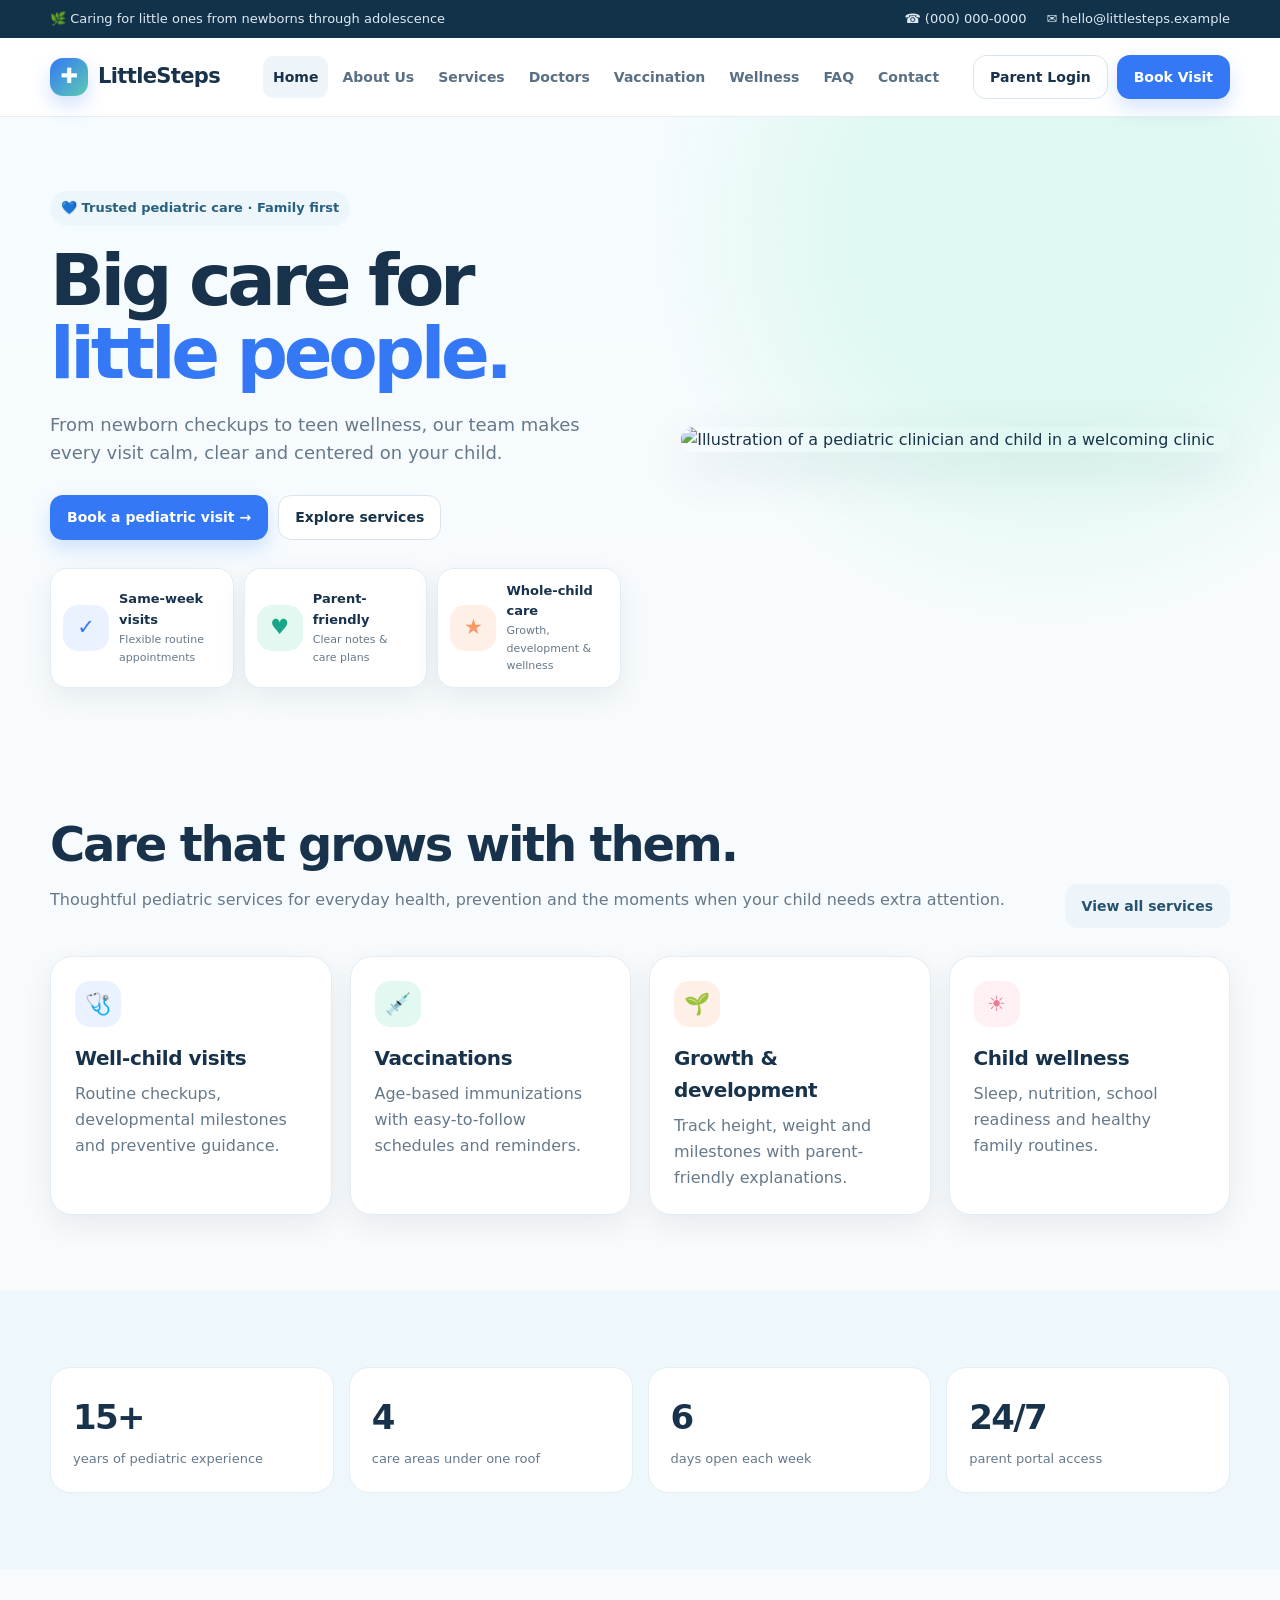
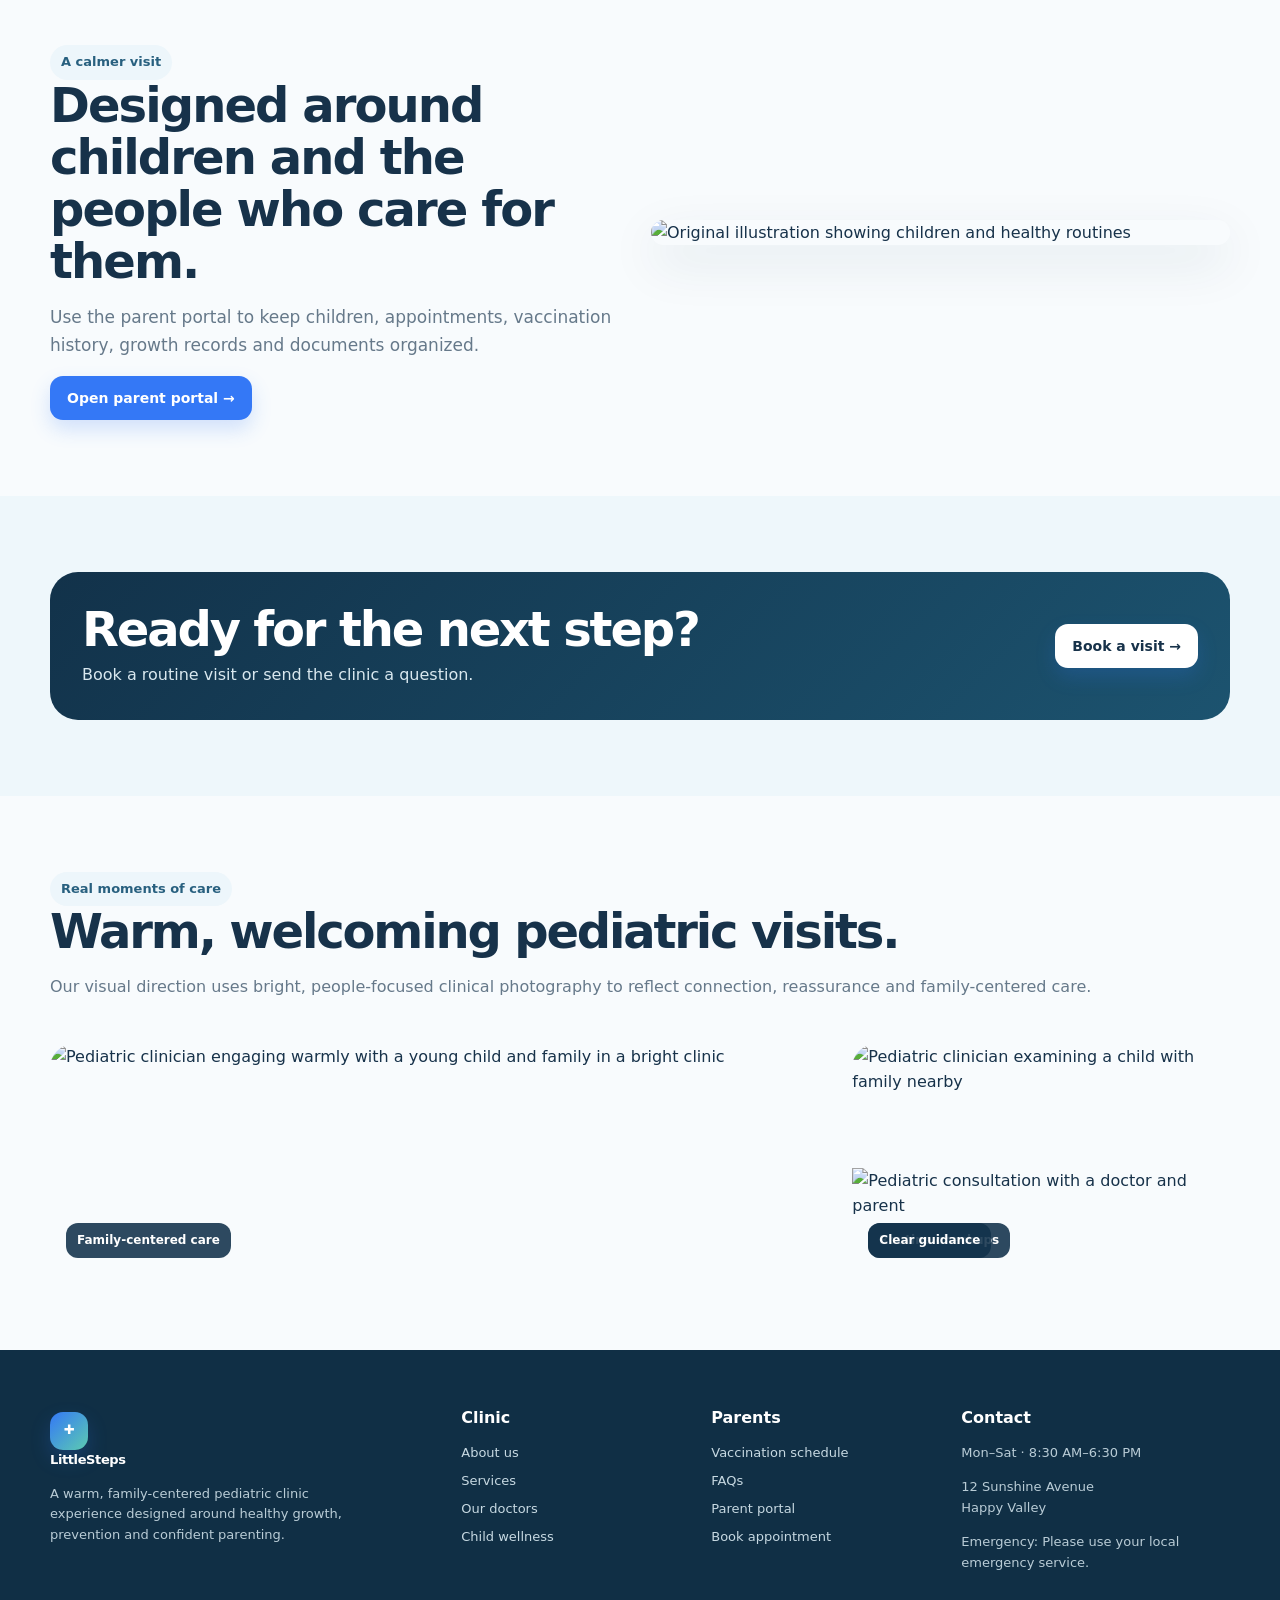
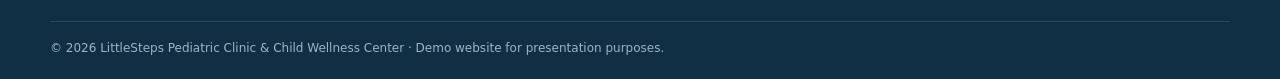
==== index.html @ 4d12fda5 "firstcommit" ====
<!doctype html><html lang="en"><head><meta charset="utf-8"><meta name="viewport" content="width=device-width,initial-scale=1"><title>Home | LittleSteps Pediatric Clinic</title><meta name="description" content="LittleSteps pediatric clinic website with child wellness, vaccination, appointments and parent portal."><link rel="stylesheet" href="assets/styles.css"></head><body><div class="topbar"><div class="container"><span>🌿 Caring for little ones from newborns through adolescence</span><div class="toplinks"><span>☎ (000) 000-0000</span><span>✉ hello@littlesteps.example</span></div></div></div>
<header class="site-header"><div class="container nav"><a class="logo" href="index.html"><span class="logo-mark">✚</span><span>LittleSteps</span></a><nav class="navlinks"><a class="active" href="index.html">Home</a><a class="" href="about.html">About Us</a><a class="" href="services.html">Services</a><a class="" href="doctors.html">Doctors</a><a class="" href="vaccination.html">Vaccination</a><a class="" href="wellness.html">Wellness</a><a class="" href="faq.html">FAQ</a><a class="" href="contact.html">Contact</a></nav><div class="nav-actions"><a class="btn btn-outline" href="login.html">Parent Login</a><a class="btn btn-primary" href="contact.html#booking">Book Visit</a><button class="hamb" data-menu aria-label="Open menu">☰</button></div></div><div class="mobile-nav" id="mobileNav"><div class="container"><a class="active" href="index.html">Home</a><a class="" href="about.html">About Us</a><a class="" href="services.html">Services</a><a class="" href="doctors.html">Doctors</a><a class="" href="vaccination.html">Vaccination</a><a class="" href="wellness.html">Wellness</a><a class="" href="faq.html">FAQ</a><a class="" href="contact.html">Contact</a><a href="login.html">Parent Login</a><a href="contact.html#booking">Book a Visit</a></div></div></header><main class="page"><section class="hero"><div class="container hero-grid"><div><span class="eyebrow">💙 Trusted pediatric care · Family first</span><h1>Big care for <span>little people.</span></h1><p>From newborn checkups to teen wellness, our team makes every visit calm, clear and centered on your child.</p><div class="hero-actions"><a class="btn btn-primary" href="contact.html#booking">Book a pediatric visit →</a><a class="btn btn-outline" href="services.html">Explore services</a></div><div class="feature-strip"><div class="feature"><div class="service-icon icon-blue">✓</div><div><b>Same-week visits</b><span>Flexible routine appointments</span></div></div><div class="feature"><div class="service-icon icon-mint">♥</div><div><b>Parent-friendly</b><span>Clear notes & care plans</span></div></div><div class="feature"><div class="service-icon icon-peach">★</div><div><b>Whole-child care</b><span>Growth, development & wellness</span></div></div></div></div><div class="hero-art"><img src="https://storage.googleapis.com/content-assistant-images-persistent/pediatrician-engaging-with-a-family-in-a-colorful-clinic-highlighting-family-friendly-healthcare-fc155f1f-e05a-4343-a666-ef23d1eeb46c.webp" alt="Illustration of a pediatric clinician and child in a welcoming clinic"></div></div></section>
<section class="section"><div class="container"><div class="section-head"><div><h2>Care that grows with them.</h2><p>Thoughtful pediatric services for everyday health, prevention and the moments when your child needs extra attention.</p></div><a class="btn btn-soft" href="services.html">View all services</a></div><div class="grid-4">
<article class="card"><div class="service-icon icon-blue">🩺</div><h3>Well-child visits</h3><p>Routine checkups, developmental milestones and preventive guidance.</p></article>
<article class="card"><div class="service-icon icon-mint">💉</div><h3>Vaccinations</h3><p>Age-based immunizations with easy-to-follow schedules and reminders.</p></article>
<article class="card"><div class="service-icon icon-peach">🌱</div><h3>Growth & development</h3><p>Track height, weight and milestones with parent-friendly explanations.</p></article>
<article class="card"><div class="service-icon icon-rose">☀️</div><h3>Child wellness</h3><p>Sleep, nutrition, school readiness and healthy family routines.</p></article>
</div></div></section>
<section class="section alt"><div class="container"><div class="stats"><div class="stat"><b>15+</b><span>years of pediatric experience</span></div><div class="stat"><b>4</b><span>care areas under one roof</span></div><div class="stat"><b>6</b><span>days open each week</span></div><div class="stat"><b>24/7</b><span>parent portal access</span></div></div></div></section>
<section class="section"><div class="container"><div class="grid-2" style="align-items:center"><div><span class="eyebrow">A calmer visit</span><h2 style="font-size:clamp(32px,4vw,48px);line-height:1.08;letter-spacing:-.04em">Designed around children and the people who care for them.</h2><p style="color:var(--muted);font-size:17px">Use the parent portal to keep children, appointments, vaccination history, growth records and documents organized.</p><a class="btn btn-primary" href="login.html">Open parent portal →</a></div><img src="https://storage.googleapis.com/treatspace-prod-media/pracimg/u-564/233.jpeg" alt="Original illustration showing children and healthy routines" style="width:100%;border-radius:28px;box-shadow:var(--shadow)"></div></div></section>
<section class="section alt"><div class="container"><div class="banner"><div><h2>Ready for the next step?</h2><p>Book a routine visit or send the clinic a question.</p></div><a class="btn btn-primary" href="contact.html#booking">Book a visit →</a></div></div></section><section class="section"><div class="container"><div class="section-head"><div><span class="eyebrow">Real moments of care</span><h2>Warm, welcoming pediatric visits.</h2><p>Our visual direction uses bright, people-focused clinical photography to reflect connection, reassurance and family-centered care.</p></div></div><div class="photo-grid"><div class="photo-main"><img src="https://storage.googleapis.com/content-assistant-images-persistent/pediatrician-engaging-with-a-family-in-a-colorful-clinic-highlighting-family-friendly-healthcare-fc155f1f-e05a-4343-a666-ef23d1eeb46c.webp" alt="Pediatric clinician engaging warmly with a young child and family in a bright clinic"><span class="photo-caption">Family-centered care</span></div><div class="photo-side"><div><img src="https://storage.googleapis.com/treatspace-prod-media/pracimg/u-564/233.jpeg" alt="Pediatric clinician examining a child with family nearby"><span class="photo-caption">Routine checkups</span></div><div><img src="https://www.cursosgratisonline.com.br/blog/arquivos/imagens/saude-infantil-guia-doencas-prevencao-cursos-1750200840000.jpg" alt="Pediatric consultation with a doctor and parent"><span class="photo-caption">Clear guidance</span></div></div></div></div></section></main><footer class="footer"><div class="container"><div class="footer-grid">
<div><a class="logo" href="index.html"><span class="logo-mark">✚</span><span style="color:#fff">LittleSteps</span></a><p style="max-width:330px">A warm, family-centered pediatric clinic experience designed around healthy growth, prevention and confident parenting.</p></div>
<div><h4>Clinic</h4><a href="about.html">About us</a><a href="services.html">Services</a><a href="doctors.html">Our doctors</a><a href="wellness.html">Child wellness</a></div>
<div><h4>Parents</h4><a href="vaccination.html">Vaccination schedule</a><a href="faq.html">FAQs</a><a href="login.html">Parent portal</a><a href="contact.html#booking">Book appointment</a></div>
<div><h4>Contact</h4><p>Mon–Sat · 8:30 AM–6:30 PM</p><p>12 Sunshine Avenue<br>Happy Valley</p><p>Emergency: Please use your local emergency service.</p></div>
</div><div class="copyright">© 2026 LittleSteps Pediatric Clinic & Child Wellness Center · Demo website for presentation purposes.</div></div></footer><div id="modalRoot"></div><div id="toast" class="toast"></div><script src="assets/site.js"></script></body></html>
---- assets/styles.css ----
:root{--ink:#17324a;--ink2:#24465e;--muted:#66798a;--line:#e4edf2;--bg:#f8fbfd;--white:#fff;--blue:#3478f6;--blue2:#eaf2ff;--mint:#18a889;--mint2:#e3f8f1;--peach:#f59b68;--peach2:#fff0e7;--rose:#e97b96;--rose2:#fff0f4;--navy:#12324a;--shadow:0 18px 50px rgba(22,57,78,.10);--shadow2:0 10px 28px rgba(22,57,78,.08);--r:22px;--max:1180px}
*{box-sizing:border-box}html{scroll-behavior:smooth}body{margin:0;background:var(--bg);color:var(--ink);font-family:Inter,ui-sans-serif,system-ui,-apple-system,BlinkMacSystemFont,"Segoe UI",sans-serif;font-size:16px;line-height:1.6}a{color:inherit;text-decoration:none}button,input,select,textarea{font:inherit}img{max-width:100%;display:block}.container{width:min(calc(100% - 40px),var(--max));margin:auto}.topbar{background:#12324a;color:#dceaf2;font-size:13px}.topbar .container{min-height:38px;display:flex;align-items:center;justify-content:space-between;gap:18px}.toplinks{display:flex;gap:20px}.site-header{position:sticky;top:0;z-index:30;background:rgba(255,255,255,.94);backdrop-filter:blur(14px);border-bottom:1px solid rgba(228,237,242,.9)}.nav{height:78px;display:flex;align-items:center;gap:24px}.logo{display:inline-flex;align-items:center;gap:10px;font-weight:900;font-size:21px;letter-spacing:-.03em;white-space:nowrap}.logo-mark{width:38px;height:38px;border-radius:13px;background:linear-gradient(135deg,#3478f6,#5ccbb1);display:grid;place-items:center;color:white;box-shadow:0 9px 20px rgba(52,120,246,.22)}.navlinks{display:flex;align-items:center;gap:4px;margin-left:auto}.navlinks a{padding:10px 10px;border-radius:10px;font-size:14px;font-weight:700;color:#597084}.navlinks a:hover,.navlinks a.active{background:#edf5fb;color:var(--ink)}.nav-actions{display:flex;align-items:center;gap:9px}.btn{border:1px solid transparent;border-radius:13px;min-height:44px;padding:10px 16px;display:inline-flex;align-items:center;justify-content:center;gap:8px;font-weight:800;font-size:14px;cursor:pointer;transition:.2s ease;white-space:nowrap}.btn:hover{transform:translateY(-1px)}.btn-primary{background:var(--blue);color:#fff;box-shadow:0 9px 20px rgba(52,120,246,.20)}.btn-primary:hover{background:#2869df}.btn-outline{background:#fff;border-color:#d8e5ec;color:var(--ink)}.btn-soft{background:#edf5fb;color:#24526f}.btn-soft:hover{background:#e1eef7}.hamb{display:none;border:0;background:#edf5fb;border-radius:12px;width:44px;height:44px;font-size:20px;color:var(--ink);cursor:pointer}.mobile-nav{display:none;border-top:1px solid var(--line);background:#fff}.mobile-nav .container{display:grid;padding:10px 0 18px}.mobile-nav a{padding:12px 4px;border-bottom:1px solid #eef3f6;font-weight:700;color:#526b7c}.page{min-height:60vh}.hero{padding:74px 0 55px;background:radial-gradient(circle at 82% 18%,#dff8f1 0 17%,transparent 34%),linear-gradient(180deg,#f5fbff,#f8fbfd)}.hero-grid{display:grid;grid-template-columns:1.02fr .98fr;align-items:center;gap:60px}.eyebrow{display:inline-flex;align-items:center;gap:7px;padding:7px 11px;border-radius:999px;background:#edf6fb;color:#28607f;font-size:13px;font-weight:850}.hero h1{font-size:clamp(42px,6vw,72px);line-height:1.02;letter-spacing:-.06em;margin:18px 0 20px;max-width:700px}.hero h1 span{color:var(--blue)}.hero p{font-size:18px;color:var(--muted);max-width:650px}.hero-actions{display:flex;gap:10px;flex-wrap:wrap;margin:27px 0}.hero-art img{width:100%;max-height:520px;object-fit:cover;border-radius:32px;box-shadow:var(--shadow)}.feature-strip{display:grid;grid-template-columns:repeat(3,1fr);gap:10px;margin-top:28px}.feature{background:#fff;border:1px solid var(--line);border-radius:17px;padding:12px;display:flex;gap:10px;align-items:center;box-shadow:var(--shadow2)}.feature b,.feature span{display:block}.feature b{font-size:13px}.feature span{font-size:11px;color:var(--muted)}.service-icon{width:46px;height:46px;border-radius:15px;display:grid;place-items:center;font-size:21px;flex:none}.icon-blue{background:var(--blue2);color:var(--blue)}.icon-mint{background:var(--mint2);color:var(--mint)}.icon-peach{background:var(--peach2);color:var(--peach)}.icon-rose{background:var(--rose2);color:var(--rose)}.section{padding:76px 0}.section.alt{background:#eef7fb}.section-head{display:flex;align-items:end;justify-content:space-between;gap:25px;margin-bottom:28px}.section-head h2,.section h2{font-size:clamp(30px,4vw,48px);line-height:1.08;letter-spacing:-.045em;margin:0 0 12px}.section-head p,.section p{color:var(--muted)}.grid-2{display:grid;grid-template-columns:repeat(2,minmax(0,1fr));gap:22px}.grid-3{display:grid;grid-template-columns:repeat(3,minmax(0,1fr));gap:22px}.grid-4{display:grid;grid-template-columns:repeat(4,minmax(0,1fr));gap:18px}.card,.dash-card{background:#fff;border:1px solid var(--line);border-radius:var(--r);padding:24px;box-shadow:var(--shadow2)}.card h3,.dash-card h3{font-size:20px;letter-spacing:-.02em;margin:15px 0 7px}.card p{margin:0}.stats{display:grid;grid-template-columns:repeat(4,1fr);gap:15px}.stat{background:#fff;border:1px solid var(--line);border-radius:20px;padding:22px}.stat b{display:block;font-size:34px;letter-spacing:-.05em}.stat span{font-size:13px;color:var(--muted)}.banner{background:linear-gradient(135deg,#12324a,#1c536f);border-radius:28px;padding:32px;color:#fff;display:flex;justify-content:space-between;align-items:center;gap:20px}.banner h2{margin:0 0 6px}.banner p{color:#d9e8ef!important;margin:0}.banner .btn{background:#fff;color:#17324a}.doctor{overflow:hidden;padding:0}.doctor>img{width:100%;height:300px;object-fit:cover;background:#eaf4f7}.doctor-body{padding:22px}.doctor-role{font-size:12px;color:var(--blue);font-weight:900;text-transform:uppercase;letter-spacing:.08em}.pill{display:inline-flex;margin:8px 5px 0 0;padding:5px 9px;border-radius:999px;background:#f0f5f8;color:#5d7080;font-size:12px;font-weight:750}.photo-feature{display:grid;grid-template-columns:1.05fr .95fr;gap:0;background:#fff;border:1px solid var(--line);border-radius:28px;overflow:hidden;box-shadow:var(--shadow2)}.photo-feature img{width:100%;height:100%;min-height:330px;object-fit:cover}.photo-copy{padding:34px}.photo-copy h2{margin-top:0}.photo-grid{display:grid;grid-template-columns:1.35fr .65fr;gap:18px}.photo-grid .photo-main,.photo-grid .photo-side{border-radius:24px;overflow:hidden;min-height:230px;position:relative}.photo-grid img{width:100%;height:100%;object-fit:cover}.photo-side{display:grid;gap:18px}.photo-side>div{min-height:106px}.photo-caption{position:absolute;left:16px;bottom:16px;background:rgba(18,50,74,.88);color:#fff;border-radius:12px;padding:8px 11px;font-size:12px;font-weight:750}.auth-wrap{min-height:680px;display:grid;grid-template-columns:1.05fr .95fr;max-width:1180px;margin:0 auto;padding:52px 20px}.auth-art{padding:20px}.auth-art img{width:100%;height:100%;min-height:560px;object-fit:cover;border-radius:30px;box-shadow:var(--shadow)}.auth-panel{display:grid;place-items:center;padding:20px}.auth-box{background:#fff;border:1px solid var(--line);border-radius:28px;padding:34px;width:min(100%,480px);box-shadow:var(--shadow)}.auth-box h1{font-size:36px;line-height:1.1;letter-spacing:-.04em;margin:0 0 7px}.auth-box>p{color:var(--muted)}.form-grid{display:grid;grid-template-columns:repeat(2,minmax(0,1fr));gap:15px}.field{display:grid;gap:7px}.field.full{grid-column:1/-1}.field label{font-size:13px;font-weight:800;color:#40586b}.field input,.field select,.field textarea{width:100%;border:1px solid #d7e3e9;border-radius:12px;padding:11px 12px;background:#fff;color:var(--ink);outline:none}.field textarea{min-height:120px;resize:vertical}.field input:focus,.field select:focus,.field textarea:focus{border-color:#74a6f7;box-shadow:0 0 0 4px #eaf2ff}.checkline{display:flex;align-items:center;gap:8px;font-size:13px;color:var(--muted)}.checkline input{accent-color:var(--blue)}.auth-switch{text-align:center;margin-top:20px;font-size:14px}.auth-switch a{color:var(--blue);font-weight:800}.note{margin-top:14px;padding:12px 14px;background:#f2f7fa;border-radius:12px;color:#64798a;font-size:12px}.footer{background:#102f45;color:#dce9ef;padding:55px 0 20px}.footer-grid{display:grid;grid-template-columns:1.4fr .8fr .8fr 1fr;gap:35px}.footer h4{margin:0 0 13px;color:#fff}.footer a{display:block;color:#c7d9e2;margin:7px 0;font-size:13px}.footer p{color:#b9ccd6;font-size:13px}.copyright{border-top:1px solid rgba(255,255,255,.12);margin-top:35px;padding-top:17px;color:#9db5c2;font-size:12px}.toast{position:fixed;right:22px;bottom:22px;background:#17324a;color:#fff;padding:13px 16px;border-radius:12px;box-shadow:var(--shadow);opacity:0;pointer-events:none;transform:translateY(10px);transition:.25s;z-index:100}.toast.show{opacity:1;transform:none}.faq-item{background:#fff;border:1px solid var(--line);border-radius:17px;margin:10px 0;overflow:hidden}.faq-q{width:100%;background:none;border:0;padding:18px;text-align:left;font-weight:800;color:var(--ink);cursor:pointer;display:flex;justify-content:space-between;gap:15px}.faq-a{display:none;padding:0 18px 18px;color:var(--muted);font-size:14px}.faq-item.open .faq-a{display:block}.table-wrap{overflow:auto}.table{width:100%;border-collapse:collapse;min-width:620px}.table th,.table td{text-align:left;padding:14px 12px;border-bottom:1px solid #edf2f5;font-size:13px}.table th{color:#718391;font-size:12px;text-transform:uppercase;letter-spacing:.06em}.status{display:inline-flex;align-items:center;padding:5px 9px;border-radius:999px;font-size:11px;font-weight:850}.status.green{background:var(--mint2);color:#167b66}.status.blue{background:var(--blue2);color:#2466ce}.status.orange{background:var(--peach2);color:#a45d28}.dashboard{min-height:100vh;display:grid;grid-template-columns:255px 1fr;background:#f4f8fa}.sidebar{background:#fff;border-right:1px solid var(--line);padding:20px 13px;display:flex;flex-direction:column;position:sticky;top:0;height:100vh}.side-profile{padding:12px}.profile-row,.profile-card{display:flex;align-items:center;gap:12px}.avatar,.child-avatar{width:44px;height:44px;border-radius:14px;background:var(--blue2);display:grid;place-items:center;font-weight:900;color:var(--blue);flex:none}.child-avatar{font-size:22px;background:var(--blue2)}.profile-row small{display:block;color:var(--muted);font-size:11px}.side-label{padding:16px 12px 8px;color:#91a0ab;text-transform:uppercase;font-size:10px;font-weight:900;letter-spacing:.1em}.side-nav{display:grid;gap:4px}.side-nav button{border:0;background:transparent;border-radius:11px;padding:11px 12px;text-align:left;color:#607483;font-weight:750;cursor:pointer;display:flex;gap:10px;align-items:center}.side-nav button:hover,.side-nav button.active{background:#edf5fb;color:var(--blue)}.side-bottom{margin-top:auto}.dash-main{padding:30px;min-width:0}.dash-top{display:flex;align-items:flex-start;justify-content:space-between;gap:20px;margin-bottom:22px}.dash-top h1{margin:0;font-size:clamp(28px,4vw,42px);line-height:1.1;letter-spacing:-.04em}.dash-top p{margin:6px 0 0;color:var(--muted)}.dash-actions{display:flex;gap:9px}.metric-row{display:grid;grid-template-columns:repeat(3,1fr);gap:15px;margin-bottom:20px}.metric{background:#fff;border:1px solid var(--line);border-radius:18px;padding:18px}.metric span,.metric small{display:block;color:var(--muted);font-size:12px}.metric b{display:block;font-size:26px;margin:2px 0}.dash-grid{display:grid;grid-template-columns:1.2fr .8fr;gap:20px}.appointment,.notice{display:flex;align-items:center;gap:13px;padding:14px 0;border-bottom:1px solid #edf2f5}.appointment:last-child,.notice:last-child{border-bottom:0}.datebox{width:48px;height:52px;border-radius:13px;background:var(--blue2);display:grid;place-items:center;align-content:center;line-height:1}.datebox b{font-size:16px}.datebox small{font-size:9px;text-transform:uppercase;color:var(--blue);font-weight:900}.notice-icon{width:38px;height:38px;border-radius:12px;background:#edf5fb;display:grid;place-items:center}.progress{height:7px;border-radius:99px;background:#edf2f5;overflow:hidden}.progress span{height:100%;display:block;background:linear-gradient(90deg,#3478f6,#5ccbb1);border-radius:99px}.chart{height:240px;margin-top:20px;border-radius:17px;background:linear-gradient(#fbfdff,#f5f9fb);overflow:hidden}.chart svg{width:100%;height:100%}.legend{display:flex;justify-content:space-between;color:var(--muted);font-size:12px;margin-top:10px}.modal-backdrop{position:fixed;inset:0;background:rgba(12,31,43,.45);display:grid;place-items:center;padding:20px;z-index:100}.modal{background:#fff;width:min(100%,600px);max-height:90vh;overflow:auto;border-radius:24px;padding:24px;box-shadow:0 30px 90px rgba(0,0,0,.2)}.modal-head{display:flex;justify-content:space-between;align-items:center;margin-bottom:20px}.modal-head h2{margin:0}.icon-btn{width:38px;height:38px;border:0;border-radius:10px;background:#eef4f7;font-size:24px;cursor:pointer}.mobile-dash-menu{display:none}
@media(max-width:1100px){.navlinks{display:none}.hamb{display:block}.hero-grid{gap:30px}.grid-4{grid-template-columns:repeat(2,1fr)}.dashboard{grid-template-columns:220px 1fr}.sidebar{padding-left:9px;padding-right:9px}.dash-main{padding:25px}}
@media(max-width:800px){.container{width:min(calc(100% - 28px),var(--max))}.topbar .container{padding:7px 0}.toplinks{display:none}.nav{height:68px}.nav-actions .btn-outline{display:none}.hero{padding:48px 0 35px}.hero-grid,.grid-2,.photo-feature,.auth-wrap{grid-template-columns:1fr}.hero-art{order:-1}.hero-art img{max-height:390px}.feature-strip,.stats,.grid-3{grid-template-columns:repeat(2,1fr)}.section{padding:55px 0}.section-head{align-items:flex-start;flex-direction:column}.photo-feature img{min-height:260px}.photo-copy{padding:25px}.auth-wrap{padding:30px 14px}.auth-art{padding:0}.auth-art img{min-height:320px}.footer-grid{grid-template-columns:repeat(2,1fr)}.dashboard{display:block}.sidebar{position:static;height:auto;border-right:0;border-bottom:1px solid var(--line);padding:10px}.sidebar .side-label,.sidebar .side-bottom{display:none}.side-profile{display:none}.sidebar .side-nav{display:none}.mobile-dash-menu{display:flex;gap:7px;overflow:auto;padding:0 0 15px}.mobile-dash-menu button{border:1px solid var(--line);background:#fff;border-radius:11px;padding:9px 12px;white-space:nowrap;color:#627487;font-weight:750}.mobile-dash-menu button.active{background:#edf5fb;color:var(--blue);border-color:#d8e9f8}.dash-main{padding:18px 14px}.metric-row,.dash-grid{grid-template-columns:1fr}.dash-top{flex-direction:column}.dash-actions{width:100%}.dash-actions .btn{width:100%}}
@media(max-width:520px){body{font-size:15px}.container{width:calc(100% - 22px)}.logo{font-size:18px}.logo-mark{width:35px;height:35px}.hero h1{font-size:43px}.hero p{font-size:16px}.hero-actions .btn{width:100%}.feature-strip,.stats,.grid-3,.grid-4{grid-template-columns:1fr}.section-head h2,.section h2{font-size:32px}.card,.dash-card{padding:18px}.footer-grid{grid-template-columns:1fr}.form-grid{grid-template-columns:1fr}.field.full{grid-column:auto}.auth-box{padding:24px}.photo-grid{grid-template-columns:1fr}.photo-grid .photo-main,.photo-grid .photo-side{min-height:240px}.photo-side{grid-template-columns:1fr 1fr}.photo-side>div{min-height:150px}.doctor>img{height:260px}.dashboard .btn{font-size:13px}}
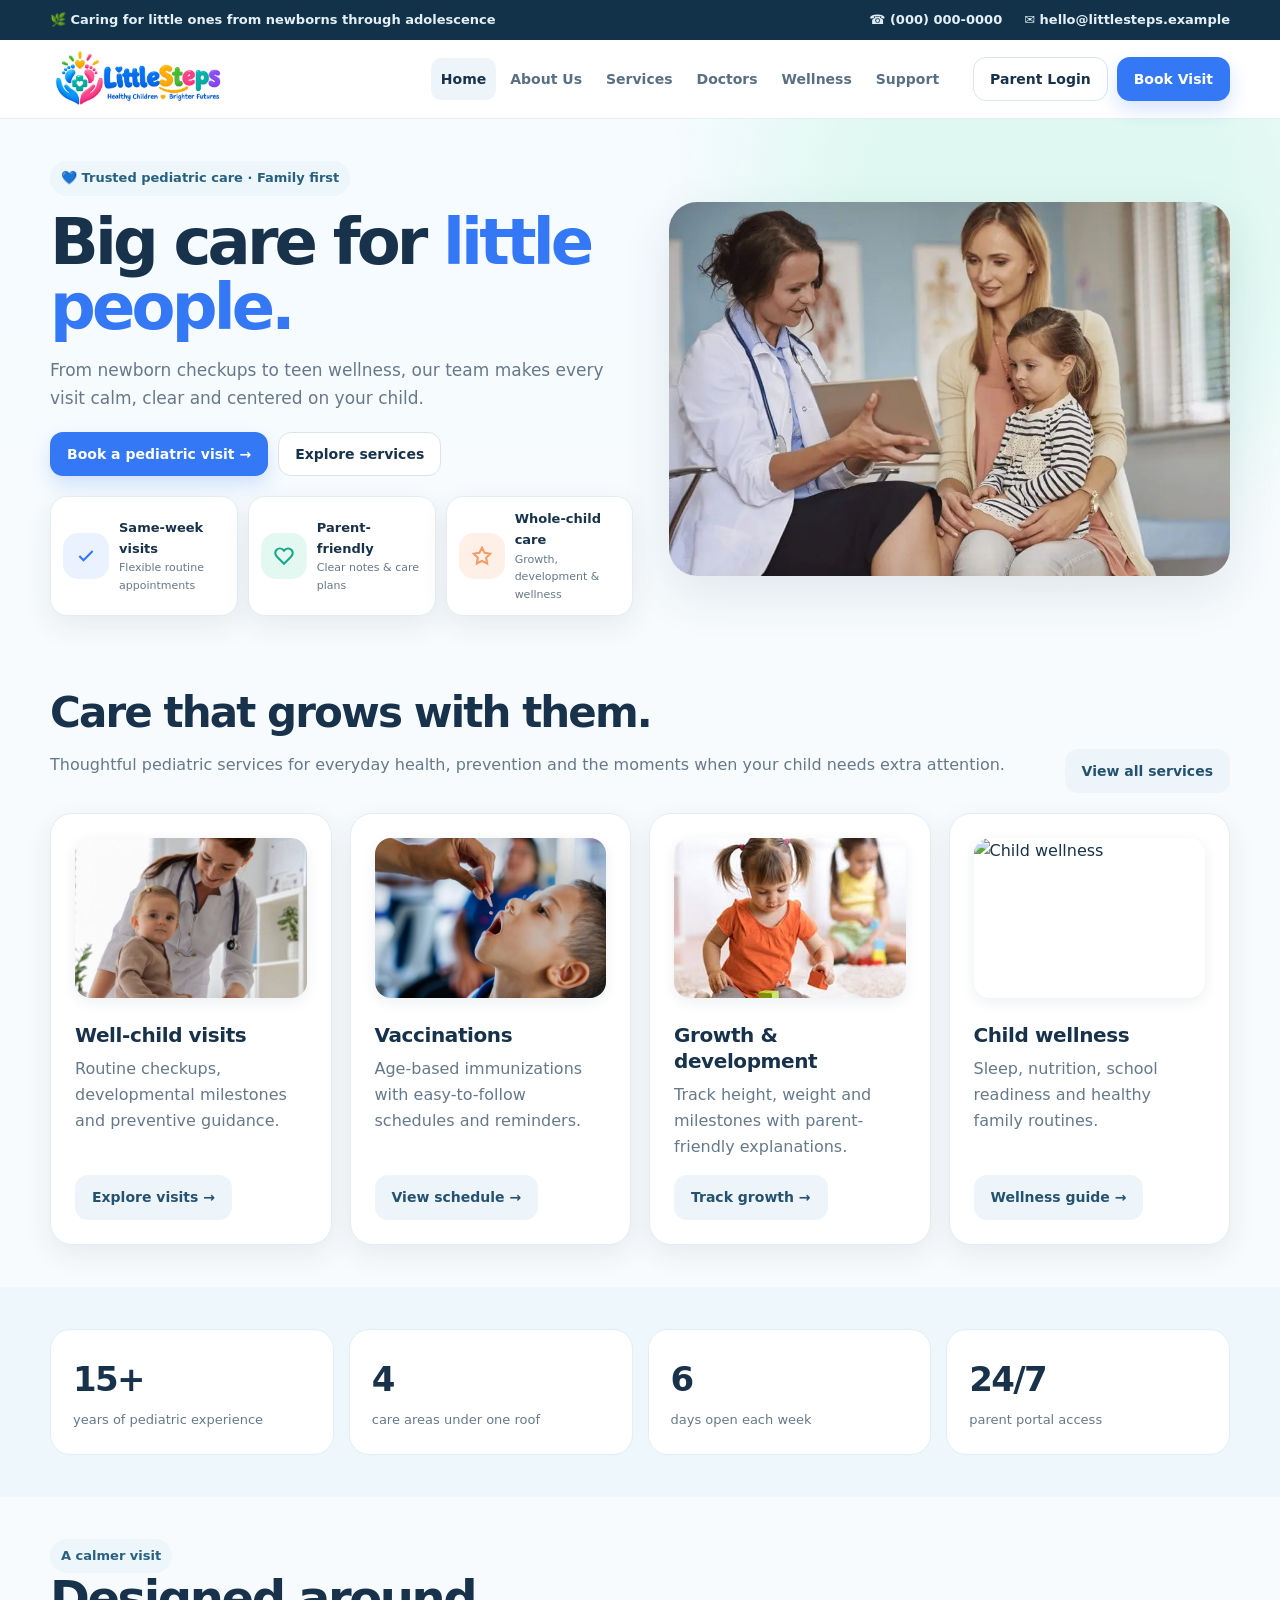
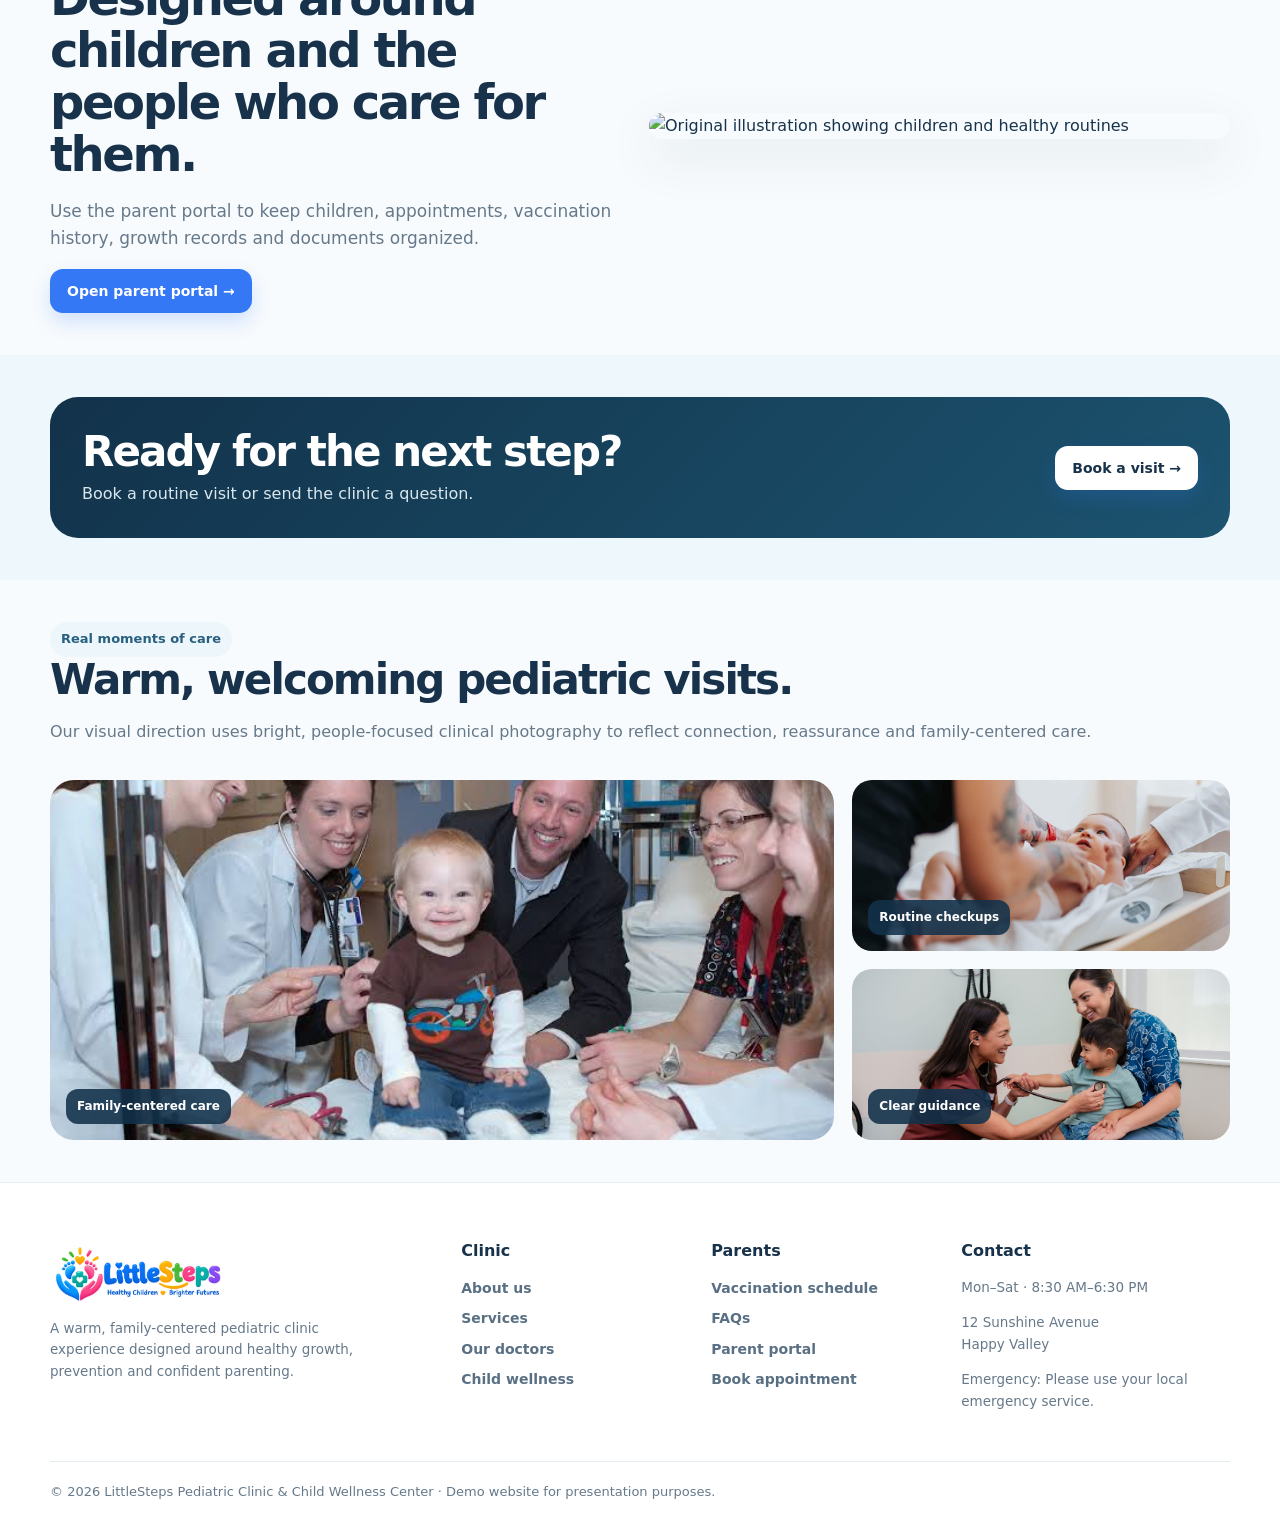
==== commit 768de707: "seccond commit" ====
--- a/index.html
+++ b/index.html
@@ -1,16 +1,215 @@
-<!doctype html><html lang="en"><head><meta charset="utf-8"><meta name="viewport" content="width=device-width,initial-scale=1"><title>Home | LittleSteps Pediatric Clinic</title><meta name="description" content="LittleSteps pediatric clinic website with child wellness, vaccination, appointments and parent portal."><link rel="stylesheet" href="assets/styles.css"></head><body><div class="topbar"><div class="container"><span>🌿 Caring for little ones from newborns through adolescence</span><div class="toplinks"><span>☎ (000) 000-0000</span><span>✉ hello@littlesteps.example</span></div></div></div>
-<header class="site-header"><div class="container nav"><a class="logo" href="index.html"><span class="logo-mark">✚</span><span>LittleSteps</span></a><nav class="navlinks"><a class="active" href="index.html">Home</a><a class="" href="about.html">About Us</a><a class="" href="services.html">Services</a><a class="" href="doctors.html">Doctors</a><a class="" href="vaccination.html">Vaccination</a><a class="" href="wellness.html">Wellness</a><a class="" href="faq.html">FAQ</a><a class="" href="contact.html">Contact</a></nav><div class="nav-actions"><a class="btn btn-outline" href="login.html">Parent Login</a><a class="btn btn-primary" href="contact.html#booking">Book Visit</a><button class="hamb" data-menu aria-label="Open menu">☰</button></div></div><div class="mobile-nav" id="mobileNav"><div class="container"><a class="active" href="index.html">Home</a><a class="" href="about.html">About Us</a><a class="" href="services.html">Services</a><a class="" href="doctors.html">Doctors</a><a class="" href="vaccination.html">Vaccination</a><a class="" href="wellness.html">Wellness</a><a class="" href="faq.html">FAQ</a><a class="" href="contact.html">Contact</a><a href="login.html">Parent Login</a><a href="contact.html#booking">Book a Visit</a></div></div></header><main class="page"><section class="hero"><div class="container hero-grid"><div><span class="eyebrow">💙 Trusted pediatric care · Family first</span><h1>Big care for <span>little people.</span></h1><p>From newborn checkups to teen wellness, our team makes every visit calm, clear and centered on your child.</p><div class="hero-actions"><a class="btn btn-primary" href="contact.html#booking">Book a pediatric visit →</a><a class="btn btn-outline" href="services.html">Explore services</a></div><div class="feature-strip"><div class="feature"><div class="service-icon icon-blue">✓</div><div><b>Same-week visits</b><span>Flexible routine appointments</span></div></div><div class="feature"><div class="service-icon icon-mint">♥</div><div><b>Parent-friendly</b><span>Clear notes & care plans</span></div></div><div class="feature"><div class="service-icon icon-peach">★</div><div><b>Whole-child care</b><span>Growth, development & wellness</span></div></div></div></div><div class="hero-art"><img src="https://storage.googleapis.com/content-assistant-images-persistent/pediatrician-engaging-with-a-family-in-a-colorful-clinic-highlighting-family-friendly-healthcare-fc155f1f-e05a-4343-a666-ef23d1eeb46c.webp" alt="Illustration of a pediatric clinician and child in a welcoming clinic"></div></div></section>
-<section class="section"><div class="container"><div class="section-head"><div><h2>Care that grows with them.</h2><p>Thoughtful pediatric services for everyday health, prevention and the moments when your child needs extra attention.</p></div><a class="btn btn-soft" href="services.html">View all services</a></div><div class="grid-4">
-<article class="card"><div class="service-icon icon-blue">🩺</div><h3>Well-child visits</h3><p>Routine checkups, developmental milestones and preventive guidance.</p></article>
-<article class="card"><div class="service-icon icon-mint">💉</div><h3>Vaccinations</h3><p>Age-based immunizations with easy-to-follow schedules and reminders.</p></article>
-<article class="card"><div class="service-icon icon-peach">🌱</div><h3>Growth & development</h3><p>Track height, weight and milestones with parent-friendly explanations.</p></article>
-<article class="card"><div class="service-icon icon-rose">☀️</div><h3>Child wellness</h3><p>Sleep, nutrition, school readiness and healthy family routines.</p></article>
-</div></div></section>
-<section class="section alt"><div class="container"><div class="stats"><div class="stat"><b>15+</b><span>years of pediatric experience</span></div><div class="stat"><b>4</b><span>care areas under one roof</span></div><div class="stat"><b>6</b><span>days open each week</span></div><div class="stat"><b>24/7</b><span>parent portal access</span></div></div></div></section>
-<section class="section"><div class="container"><div class="grid-2" style="align-items:center"><div><span class="eyebrow">A calmer visit</span><h2 style="font-size:clamp(32px,4vw,48px);line-height:1.08;letter-spacing:-.04em">Designed around children and the people who care for them.</h2><p style="color:var(--muted);font-size:17px">Use the parent portal to keep children, appointments, vaccination history, growth records and documents organized.</p><a class="btn btn-primary" href="login.html">Open parent portal →</a></div><img src="https://storage.googleapis.com/treatspace-prod-media/pracimg/u-564/233.jpeg" alt="Original illustration showing children and healthy routines" style="width:100%;border-radius:28px;box-shadow:var(--shadow)"></div></div></section>
-<section class="section alt"><div class="container"><div class="banner"><div><h2>Ready for the next step?</h2><p>Book a routine visit or send the clinic a question.</p></div><a class="btn btn-primary" href="contact.html#booking">Book a visit →</a></div></div></section><section class="section"><div class="container"><div class="section-head"><div><span class="eyebrow">Real moments of care</span><h2>Warm, welcoming pediatric visits.</h2><p>Our visual direction uses bright, people-focused clinical photography to reflect connection, reassurance and family-centered care.</p></div></div><div class="photo-grid"><div class="photo-main"><img src="https://storage.googleapis.com/content-assistant-images-persistent/pediatrician-engaging-with-a-family-in-a-colorful-clinic-highlighting-family-friendly-healthcare-fc155f1f-e05a-4343-a666-ef23d1eeb46c.webp" alt="Pediatric clinician engaging warmly with a young child and family in a bright clinic"><span class="photo-caption">Family-centered care</span></div><div class="photo-side"><div><img src="https://storage.googleapis.com/treatspace-prod-media/pracimg/u-564/233.jpeg" alt="Pediatric clinician examining a child with family nearby"><span class="photo-caption">Routine checkups</span></div><div><img src="https://www.cursosgratisonline.com.br/blog/arquivos/imagens/saude-infantil-guia-doencas-prevencao-cursos-1750200840000.jpg" alt="Pediatric consultation with a doctor and parent"><span class="photo-caption">Clear guidance</span></div></div></div></div></section></main><footer class="footer"><div class="container"><div class="footer-grid">
-<div><a class="logo" href="index.html"><span class="logo-mark">✚</span><span style="color:#fff">LittleSteps</span></a><p style="max-width:330px">A warm, family-centered pediatric clinic experience designed around healthy growth, prevention and confident parenting.</p></div>
-<div><h4>Clinic</h4><a href="about.html">About us</a><a href="services.html">Services</a><a href="doctors.html">Our doctors</a><a href="wellness.html">Child wellness</a></div>
-<div><h4>Parents</h4><a href="vaccination.html">Vaccination schedule</a><a href="faq.html">FAQs</a><a href="login.html">Parent portal</a><a href="contact.html#booking">Book appointment</a></div>
-<div><h4>Contact</h4><p>Mon–Sat · 8:30 AM–6:30 PM</p><p>12 Sunshine Avenue<br>Happy Valley</p><p>Emergency: Please use your local emergency service.</p></div>
-</div><div class="copyright">© 2026 LittleSteps Pediatric Clinic & Child Wellness Center · Demo website for presentation purposes.</div></div></footer><div id="modalRoot"></div><div id="toast" class="toast"></div><script src="assets/site.js"></script></body></html>+<!doctype html>
+<html lang="en">
+
+<head>
+    <meta charset="utf-8">
+    <meta name="viewport" content="width=device-width,initial-scale=1">
+    <title>Home | LittleSteps Pediatric Clinic</title>
+    <meta name="description"
+        content="LittleSteps pediatric clinic website with child wellness, vaccination, appointments and parent portal.">
+    <link rel="stylesheet" href="assets/styles.css">
+</head>
+
+<body>
+    <div class="topbar">
+        <div class="container"><span>🌿 Caring for little ones from newborns through adolescence</span>
+            <div class="toplinks"><span>☎ (000) 000-0000</span><span>✉ hello@littlesteps.example</span></div>
+        </div>
+    </div>
+    <header class="site-header">
+        <div class="container nav"><a class="logo" href="index.html"><img src="assets/logo.png"
+                    alt="LittleSteps Pediatric Clinic" class="logo-img"></a>
+            <nav class="navlinks"><a class="active" href="index.html">Home</a><a class="" href="about.html">About
+                    Us</a><a class="" href="services.html">Services</a><a class="" href="doctors.html">Doctors</a><a
+                    class="" href="wellness.html">Wellness</a><a class="" href="contact.html">Support</a></nav>
+            <div class="nav-actions"><a class="btn btn-outline" href="dashboard.html">Parent Login</a><a
+                    class="btn btn-primary" href="login.html">Book Visit</a><button class="hamb" data-menu
+                    aria-label="Open menu">☰</button></div>
+        </div>
+        <div class="mobile-nav" id="mobileNav">
+            <div class="container"><a class="active" href="index.html">Home</a><a class="" href="about.html">About
+                    Us</a><a class="" href="services.html">Services</a><a class="" href="doctors.html">Doctors</a><a
+                    class="" href="wellness.html">Wellness</a><a class="" href="contact.html">Support</a><a
+                    href="dashboard.html">Parent Login</a><a href="login.html">Book a Visit</a></div>
+        </div>
+    </header>
+    <main class="page">
+        <section class="hero">
+            <div class="container hero-grid">
+                <div><span class="eyebrow">💙 Trusted pediatric care · Family first</span>
+                    <h1>Big care for <span>little people.</span></h1>
+                    <p>From newborn checkups to teen wellness, our team makes every visit calm, clear and centered on
+                        your child.</p>
+                    <div class="hero-actions"><a class="btn btn-primary" href="login.html">Book a pediatric visit
+                            →</a><a class="btn btn-outline" href="services.html">Explore services</a></div>
+                    <div class="feature-strip">
+                        <div class="feature">
+                            <div class="service-icon icon-blue">
+                                <svg width="20" height="20" viewBox="0 0 24 24" fill="none" stroke="currentColor"
+                                    stroke-width="2.5">
+                                    <polyline points="20 6 9 17 4 12"></polyline>
+                                </svg>
+                            </div>
+                            <div><b>Same-week visits</b><span>Flexible routine appointments</span></div>
+                        </div>
+                        <div class="feature">
+                            <div class="service-icon icon-mint">
+                                <svg width="20" height="20" viewBox="0 0 24 24" fill="none" stroke="currentColor"
+                                    stroke-width="2.5">
+                                    <path
+                                        d="M20.84 4.61a5.5 5.5 0 0 0-7.78 0L12 5.67l-1.06-1.06a5.5 5.5 0 0 0-7.78 7.78l1.06 1.06L12 21.23l7.78-7.78 1.06-1.06a5.5 5.5 0 0 0 0-7.78z">
+                                    </path>
+                                </svg>
+                            </div>
+                            <div><b>Parent-friendly</b><span>Clear notes & care plans</span></div>
+                        </div>
+                        <div class="feature">
+                            <div class="service-icon icon-peach">
+                                <svg width="20" height="20" viewBox="0 0 24 24" fill="none" stroke="currentColor"
+                                    stroke-width="2.5">
+                                    <polygon
+                                        points="12 2 15.09 8.26 22 9.27 17 14.14 18.18 21.02 12 17.77 5.82 21.02 7 14.14 2 9.27 8.91 8.26 12 2">
+                                    </polygon>
+                                </svg>
+                            </div>
+                            <div><b>Whole-child care</b><span>Growth, development & wellness</span></div>
+                        </div>
+                    </div>
+                </div>
+                <div class="hero-art"><img src="assets/homehero.webp"
+                        alt="Pediatric clinician engaging warmly with a child and family in a bright clinic"></div>
+            </div>
+        </section>
+        <section class="section">
+            <div class="container">
+                <div class="section-head">
+                    <div>
+                        <h2>Care that grows with them.</h2>
+                        <p>Thoughtful pediatric services for everyday health, prevention and the moments when your child
+                            needs extra attention.</p>
+                    </div><a class="btn btn-soft" href="services.html">View all services</a>
+                </div>
+                <div class="grid-4">
+                    <article class="card">
+                        <img src="assets/childvisits.jfif" alt="Well-child checkup" class="card-img-thumb">
+                        <h3>Well-child visits</h3>
+                        <p>Routine checkups, developmental milestones and preventive guidance.</p>
+                        <a class="btn btn-soft" href="services.html">Explore visits →</a>
+                    </article>
+                    <article class="card">
+                        <img src="assets/vaccination.webp" alt="Vaccinations" class="card-img-thumb">
+                        <h3>Vaccinations</h3>
+                        <p>Age-based immunizations with easy-to-follow schedules and reminders.</p>
+                        <a class="btn btn-soft" href="wellness.html#vaccines">View schedule →</a>
+                    </article>
+                    <article class="card">
+                        <img src="assets/growthanddev.jfif" alt="Growth and development" class="card-img-thumb">
+                        <h3>Growth & development</h3>
+                        <p>Track height, weight and milestones with parent-friendly explanations.</p>
+                        <a class="btn btn-soft" href="dashboard.html">Track growth →</a>
+                    </article>
+                    <article class="card">
+                        <img src="https://images.unsplash.com/photo-1519689680058-324335c77eba?auto=format&fit=crop&w=600&q=80"
+                            alt="Child wellness" class="card-img-thumb">
+                        <h3>Child wellness</h3>
+                        <p>Sleep, nutrition, school readiness and healthy family routines.</p>
+                        <a class="btn btn-soft" href="wellness.html">Wellness guide →</a>
+                    </article>
+                </div>
+            </div>
+        </section>
+        <section class="section alt">
+            <div class="container">
+                <div class="stats">
+                    <div class="stat"><b>15+</b><span>years of pediatric experience</span></div>
+                    <div class="stat"><b>4</b><span>care areas under one roof</span></div>
+                    <div class="stat"><b>6</b><span>days open each week</span></div>
+                    <div class="stat"><b>24/7</b><span>parent portal access</span></div>
+                </div>
+            </div>
+        </section>
+        <section class="section">
+            <div class="container">
+                <div class="grid-2" style="align-items:center">
+                    <div><span class="eyebrow">A calmer visit</span>
+                        <h2 style="font-size:clamp(32px,4vw,48px);line-height:1.08;letter-spacing:-.05em">Designed
+                            around children and the people who care for them.</h2>
+                        <p style="color:var(--muted);font-size:17px">Use the parent portal to keep children,
+                            appointments, vaccination history, growth records and documents organized.</p><a
+                            class="btn btn-primary" href="dashboard.html">Open parent portal →</a>
+                    </div><img src="https://storage.googleapis.com/treatspace-prod-media/pracimg/u-564/233.jpeg"
+                        alt="Original illustration showing children and healthy routines"
+                        style="width:100%;border-radius:28px;box-shadow:var(--shadow)">
+                </div>
+            </div>
+        </section>
+        <section class="section alt">
+            <div class="container">
+                <div class="banner">
+                    <div>
+                        <h2>Ready for the next step?</h2>
+                        <p>Book a routine visit or send the clinic a question.</p>
+                    </div><a class="btn btn-primary" href="contact.html#booking">Book a visit →</a>
+                </div>
+            </div>
+        </section>
+        <section class="section">
+            <div class="container">
+                <div class="section-head">
+                    <div><span class="eyebrow">Real moments of care</span>
+                        <h2>Warm, welcoming pediatric visits.</h2>
+                        <p>Our visual direction uses bright, people-focused clinical photography to reflect connection,
+                            reassurance and family-centered care.</p>
+                    </div>
+                </div>
+                <div class="photo-grid">
+                    <div class="photo-main"><img src="assets/familyhome.jfif"
+                            alt="Pediatric clinician engaging warmly with a young child and family in a bright clinic"><span
+                            class="photo-caption">Family-centered care</span></div>
+                    <div class="photo-side">
+                        <div><img src="assets/routinehome.jpg"
+                                alt="Pediatric clinician examining a child with family nearby"><span
+                                class="photo-caption">Routine checkups</span></div>
+                        <div><img src="assets/guidence.jpg"
+                                alt="Pediatric consultation with a doctor and child patient"><span
+                                class="photo-caption">Clear
+                                guidance</span></div>
+                    </div>
+                </div>
+            </div>
+        </section>
+    </main>
+    <footer class="footer">
+        <div class="container">
+            <div class="footer-grid">
+                <div><a class="logo logo-footer" href="index.html"><img src="assets/logo.png"
+                            alt="LittleSteps Pediatric Clinic" class="logo-img"></a>
+                    <p style="max-width:330px">A warm, family-centered pediatric clinic experience designed around
+                        healthy growth, prevention and confident parenting.</p>
+                </div>
+                <div>
+                    <h4>Clinic</h4><a href="about.html">About us</a><a href="services.html">Services</a><a
+                        href="doctors.html">Our doctors</a><a href="wellness.html">Child wellness</a>
+                </div>
+                <div>
+                    <h4>Parents</h4><a href="wellness.html#vaccines">Vaccination schedule</a><a
+                        href="contact.html#faq">FAQs</a><a href="dashboard.html">Parent portal</a><a
+                        href="contact.html#booking">Book appointment</a>
+                </div>
+                <div>
+                    <h4>Contact</h4>
+                    <p>Mon–Sat · 8:30 AM–6:30 PM</p>
+                    <p>12 Sunshine Avenue<br>Happy Valley</p>
+                    <p>Emergency: Please use your local emergency service.</p>
+                </div>
+            </div>
+            <div class="copyright">© 2026 LittleSteps Pediatric Clinic & Child Wellness Center · Demo website for
+                presentation purposes.</div>
+        </div>
+    </footer>
+    <div id="modalRoot"></div>
+    <div id="toast" class="toast"></div>
+    <script src="assets/site.js"></script>
+</body>
+
+</html>
--- a/assets/styles.css
+++ b/assets/styles.css
@@ -1,5 +1,1971 @@
-:root{--ink:#17324a;--ink2:#24465e;--muted:#66798a;--line:#e4edf2;--bg:#f8fbfd;--white:#fff;--blue:#3478f6;--blue2:#eaf2ff;--mint:#18a889;--mint2:#e3f8f1;--peach:#f59b68;--peach2:#fff0e7;--rose:#e97b96;--rose2:#fff0f4;--navy:#12324a;--shadow:0 18px 50px rgba(22,57,78,.10);--shadow2:0 10px 28px rgba(22,57,78,.08);--r:22px;--max:1180px}
-*{box-sizing:border-box}html{scroll-behavior:smooth}body{margin:0;background:var(--bg);color:var(--ink);font-family:Inter,ui-sans-serif,system-ui,-apple-system,BlinkMacSystemFont,"Segoe UI",sans-serif;font-size:16px;line-height:1.6}a{color:inherit;text-decoration:none}button,input,select,textarea{font:inherit}img{max-width:100%;display:block}.container{width:min(calc(100% - 40px),var(--max));margin:auto}.topbar{background:#12324a;color:#dceaf2;font-size:13px}.topbar .container{min-height:38px;display:flex;align-items:center;justify-content:space-between;gap:18px}.toplinks{display:flex;gap:20px}.site-header{position:sticky;top:0;z-index:30;background:rgba(255,255,255,.94);backdrop-filter:blur(14px);border-bottom:1px solid rgba(228,237,242,.9)}.nav{height:78px;display:flex;align-items:center;gap:24px}.logo{display:inline-flex;align-items:center;gap:10px;font-weight:900;font-size:21px;letter-spacing:-.03em;white-space:nowrap}.logo-mark{width:38px;height:38px;border-radius:13px;background:linear-gradient(135deg,#3478f6,#5ccbb1);display:grid;place-items:center;color:white;box-shadow:0 9px 20px rgba(52,120,246,.22)}.navlinks{display:flex;align-items:center;gap:4px;margin-left:auto}.navlinks a{padding:10px 10px;border-radius:10px;font-size:14px;font-weight:700;color:#597084}.navlinks a:hover,.navlinks a.active{background:#edf5fb;color:var(--ink)}.nav-actions{display:flex;align-items:center;gap:9px}.btn{border:1px solid transparent;border-radius:13px;min-height:44px;padding:10px 16px;display:inline-flex;align-items:center;justify-content:center;gap:8px;font-weight:800;font-size:14px;cursor:pointer;transition:.2s ease;white-space:nowrap}.btn:hover{transform:translateY(-1px)}.btn-primary{background:var(--blue);color:#fff;box-shadow:0 9px 20px rgba(52,120,246,.20)}.btn-primary:hover{background:#2869df}.btn-outline{background:#fff;border-color:#d8e5ec;color:var(--ink)}.btn-soft{background:#edf5fb;color:#24526f}.btn-soft:hover{background:#e1eef7}.hamb{display:none;border:0;background:#edf5fb;border-radius:12px;width:44px;height:44px;font-size:20px;color:var(--ink);cursor:pointer}.mobile-nav{display:none;border-top:1px solid var(--line);background:#fff}.mobile-nav .container{display:grid;padding:10px 0 18px}.mobile-nav a{padding:12px 4px;border-bottom:1px solid #eef3f6;font-weight:700;color:#526b7c}.page{min-height:60vh}.hero{padding:74px 0 55px;background:radial-gradient(circle at 82% 18%,#dff8f1 0 17%,transparent 34%),linear-gradient(180deg,#f5fbff,#f8fbfd)}.hero-grid{display:grid;grid-template-columns:1.02fr .98fr;align-items:center;gap:60px}.eyebrow{display:inline-flex;align-items:center;gap:7px;padding:7px 11px;border-radius:999px;background:#edf6fb;color:#28607f;font-size:13px;font-weight:850}.hero h1{font-size:clamp(42px,6vw,72px);line-height:1.02;letter-spacing:-.06em;margin:18px 0 20px;max-width:700px}.hero h1 span{color:var(--blue)}.hero p{font-size:18px;color:var(--muted);max-width:650px}.hero-actions{display:flex;gap:10px;flex-wrap:wrap;margin:27px 0}.hero-art img{width:100%;max-height:520px;object-fit:cover;border-radius:32px;box-shadow:var(--shadow)}.feature-strip{display:grid;grid-template-columns:repeat(3,1fr);gap:10px;margin-top:28px}.feature{background:#fff;border:1px solid var(--line);border-radius:17px;padding:12px;display:flex;gap:10px;align-items:center;box-shadow:var(--shadow2)}.feature b,.feature span{display:block}.feature b{font-size:13px}.feature span{font-size:11px;color:var(--muted)}.service-icon{width:46px;height:46px;border-radius:15px;display:grid;place-items:center;font-size:21px;flex:none}.icon-blue{background:var(--blue2);color:var(--blue)}.icon-mint{background:var(--mint2);color:var(--mint)}.icon-peach{background:var(--peach2);color:var(--peach)}.icon-rose{background:var(--rose2);color:var(--rose)}.section{padding:76px 0}.section.alt{background:#eef7fb}.section-head{display:flex;align-items:end;justify-content:space-between;gap:25px;margin-bottom:28px}.section-head h2,.section h2{font-size:clamp(30px,4vw,48px);line-height:1.08;letter-spacing:-.045em;margin:0 0 12px}.section-head p,.section p{color:var(--muted)}.grid-2{display:grid;grid-template-columns:repeat(2,minmax(0,1fr));gap:22px}.grid-3{display:grid;grid-template-columns:repeat(3,minmax(0,1fr));gap:22px}.grid-4{display:grid;grid-template-columns:repeat(4,minmax(0,1fr));gap:18px}.card,.dash-card{background:#fff;border:1px solid var(--line);border-radius:var(--r);padding:24px;box-shadow:var(--shadow2)}.card h3,.dash-card h3{font-size:20px;letter-spacing:-.02em;margin:15px 0 7px}.card p{margin:0}.stats{display:grid;grid-template-columns:repeat(4,1fr);gap:15px}.stat{background:#fff;border:1px solid var(--line);border-radius:20px;padding:22px}.stat b{display:block;font-size:34px;letter-spacing:-.05em}.stat span{font-size:13px;color:var(--muted)}.banner{background:linear-gradient(135deg,#12324a,#1c536f);border-radius:28px;padding:32px;color:#fff;display:flex;justify-content:space-between;align-items:center;gap:20px}.banner h2{margin:0 0 6px}.banner p{color:#d9e8ef!important;margin:0}.banner .btn{background:#fff;color:#17324a}.doctor{overflow:hidden;padding:0}.doctor>img{width:100%;height:300px;object-fit:cover;background:#eaf4f7}.doctor-body{padding:22px}.doctor-role{font-size:12px;color:var(--blue);font-weight:900;text-transform:uppercase;letter-spacing:.08em}.pill{display:inline-flex;margin:8px 5px 0 0;padding:5px 9px;border-radius:999px;background:#f0f5f8;color:#5d7080;font-size:12px;font-weight:750}.photo-feature{display:grid;grid-template-columns:1.05fr .95fr;gap:0;background:#fff;border:1px solid var(--line);border-radius:28px;overflow:hidden;box-shadow:var(--shadow2)}.photo-feature img{width:100%;height:100%;min-height:330px;object-fit:cover}.photo-copy{padding:34px}.photo-copy h2{margin-top:0}.photo-grid{display:grid;grid-template-columns:1.35fr .65fr;gap:18px}.photo-grid .photo-main,.photo-grid .photo-side{border-radius:24px;overflow:hidden;min-height:230px;position:relative}.photo-grid img{width:100%;height:100%;object-fit:cover}.photo-side{display:grid;gap:18px}.photo-side>div{min-height:106px}.photo-caption{position:absolute;left:16px;bottom:16px;background:rgba(18,50,74,.88);color:#fff;border-radius:12px;padding:8px 11px;font-size:12px;font-weight:750}.auth-wrap{min-height:680px;display:grid;grid-template-columns:1.05fr .95fr;max-width:1180px;margin:0 auto;padding:52px 20px}.auth-art{padding:20px}.auth-art img{width:100%;height:100%;min-height:560px;object-fit:cover;border-radius:30px;box-shadow:var(--shadow)}.auth-panel{display:grid;place-items:center;padding:20px}.auth-box{background:#fff;border:1px solid var(--line);border-radius:28px;padding:34px;width:min(100%,480px);box-shadow:var(--shadow)}.auth-box h1{font-size:36px;line-height:1.1;letter-spacing:-.04em;margin:0 0 7px}.auth-box>p{color:var(--muted)}.form-grid{display:grid;grid-template-columns:repeat(2,minmax(0,1fr));gap:15px}.field{display:grid;gap:7px}.field.full{grid-column:1/-1}.field label{font-size:13px;font-weight:800;color:#40586b}.field input,.field select,.field textarea{width:100%;border:1px solid #d7e3e9;border-radius:12px;padding:11px 12px;background:#fff;color:var(--ink);outline:none}.field textarea{min-height:120px;resize:vertical}.field input:focus,.field select:focus,.field textarea:focus{border-color:#74a6f7;box-shadow:0 0 0 4px #eaf2ff}.checkline{display:flex;align-items:center;gap:8px;font-size:13px;color:var(--muted)}.checkline input{accent-color:var(--blue)}.auth-switch{text-align:center;margin-top:20px;font-size:14px}.auth-switch a{color:var(--blue);font-weight:800}.note{margin-top:14px;padding:12px 14px;background:#f2f7fa;border-radius:12px;color:#64798a;font-size:12px}.footer{background:#102f45;color:#dce9ef;padding:55px 0 20px}.footer-grid{display:grid;grid-template-columns:1.4fr .8fr .8fr 1fr;gap:35px}.footer h4{margin:0 0 13px;color:#fff}.footer a{display:block;color:#c7d9e2;margin:7px 0;font-size:13px}.footer p{color:#b9ccd6;font-size:13px}.copyright{border-top:1px solid rgba(255,255,255,.12);margin-top:35px;padding-top:17px;color:#9db5c2;font-size:12px}.toast{position:fixed;right:22px;bottom:22px;background:#17324a;color:#fff;padding:13px 16px;border-radius:12px;box-shadow:var(--shadow);opacity:0;pointer-events:none;transform:translateY(10px);transition:.25s;z-index:100}.toast.show{opacity:1;transform:none}.faq-item{background:#fff;border:1px solid var(--line);border-radius:17px;margin:10px 0;overflow:hidden}.faq-q{width:100%;background:none;border:0;padding:18px;text-align:left;font-weight:800;color:var(--ink);cursor:pointer;display:flex;justify-content:space-between;gap:15px}.faq-a{display:none;padding:0 18px 18px;color:var(--muted);font-size:14px}.faq-item.open .faq-a{display:block}.table-wrap{overflow:auto}.table{width:100%;border-collapse:collapse;min-width:620px}.table th,.table td{text-align:left;padding:14px 12px;border-bottom:1px solid #edf2f5;font-size:13px}.table th{color:#718391;font-size:12px;text-transform:uppercase;letter-spacing:.06em}.status{display:inline-flex;align-items:center;padding:5px 9px;border-radius:999px;font-size:11px;font-weight:850}.status.green{background:var(--mint2);color:#167b66}.status.blue{background:var(--blue2);color:#2466ce}.status.orange{background:var(--peach2);color:#a45d28}.dashboard{min-height:100vh;display:grid;grid-template-columns:255px 1fr;background:#f4f8fa}.sidebar{background:#fff;border-right:1px solid var(--line);padding:20px 13px;display:flex;flex-direction:column;position:sticky;top:0;height:100vh}.side-profile{padding:12px}.profile-row,.profile-card{display:flex;align-items:center;gap:12px}.avatar,.child-avatar{width:44px;height:44px;border-radius:14px;background:var(--blue2);display:grid;place-items:center;font-weight:900;color:var(--blue);flex:none}.child-avatar{font-size:22px;background:var(--blue2)}.profile-row small{display:block;color:var(--muted);font-size:11px}.side-label{padding:16px 12px 8px;color:#91a0ab;text-transform:uppercase;font-size:10px;font-weight:900;letter-spacing:.1em}.side-nav{display:grid;gap:4px}.side-nav button{border:0;background:transparent;border-radius:11px;padding:11px 12px;text-align:left;color:#607483;font-weight:750;cursor:pointer;display:flex;gap:10px;align-items:center}.side-nav button:hover,.side-nav button.active{background:#edf5fb;color:var(--blue)}.side-bottom{margin-top:auto}.dash-main{padding:30px;min-width:0}.dash-top{display:flex;align-items:flex-start;justify-content:space-between;gap:20px;margin-bottom:22px}.dash-top h1{margin:0;font-size:clamp(28px,4vw,42px);line-height:1.1;letter-spacing:-.04em}.dash-top p{margin:6px 0 0;color:var(--muted)}.dash-actions{display:flex;gap:9px}.metric-row{display:grid;grid-template-columns:repeat(3,1fr);gap:15px;margin-bottom:20px}.metric{background:#fff;border:1px solid var(--line);border-radius:18px;padding:18px}.metric span,.metric small{display:block;color:var(--muted);font-size:12px}.metric b{display:block;font-size:26px;margin:2px 0}.dash-grid{display:grid;grid-template-columns:1.2fr .8fr;gap:20px}.appointment,.notice{display:flex;align-items:center;gap:13px;padding:14px 0;border-bottom:1px solid #edf2f5}.appointment:last-child,.notice:last-child{border-bottom:0}.datebox{width:48px;height:52px;border-radius:13px;background:var(--blue2);display:grid;place-items:center;align-content:center;line-height:1}.datebox b{font-size:16px}.datebox small{font-size:9px;text-transform:uppercase;color:var(--blue);font-weight:900}.notice-icon{width:38px;height:38px;border-radius:12px;background:#edf5fb;display:grid;place-items:center}.progress{height:7px;border-radius:99px;background:#edf2f5;overflow:hidden}.progress span{height:100%;display:block;background:linear-gradient(90deg,#3478f6,#5ccbb1);border-radius:99px}.chart{height:240px;margin-top:20px;border-radius:17px;background:linear-gradient(#fbfdff,#f5f9fb);overflow:hidden}.chart svg{width:100%;height:100%}.legend{display:flex;justify-content:space-between;color:var(--muted);font-size:12px;margin-top:10px}.modal-backdrop{position:fixed;inset:0;background:rgba(12,31,43,.45);display:grid;place-items:center;padding:20px;z-index:100}.modal{background:#fff;width:min(100%,600px);max-height:90vh;overflow:auto;border-radius:24px;padding:24px;box-shadow:0 30px 90px rgba(0,0,0,.2)}.modal-head{display:flex;justify-content:space-between;align-items:center;margin-bottom:20px}.modal-head h2{margin:0}.icon-btn{width:38px;height:38px;border:0;border-radius:10px;background:#eef4f7;font-size:24px;cursor:pointer}.mobile-dash-menu{display:none}
-@media(max-width:1100px){.navlinks{display:none}.hamb{display:block}.hero-grid{gap:30px}.grid-4{grid-template-columns:repeat(2,1fr)}.dashboard{grid-template-columns:220px 1fr}.sidebar{padding-left:9px;padding-right:9px}.dash-main{padding:25px}}
-@media(max-width:800px){.container{width:min(calc(100% - 28px),var(--max))}.topbar .container{padding:7px 0}.toplinks{display:none}.nav{height:68px}.nav-actions .btn-outline{display:none}.hero{padding:48px 0 35px}.hero-grid,.grid-2,.photo-feature,.auth-wrap{grid-template-columns:1fr}.hero-art{order:-1}.hero-art img{max-height:390px}.feature-strip,.stats,.grid-3{grid-template-columns:repeat(2,1fr)}.section{padding:55px 0}.section-head{align-items:flex-start;flex-direction:column}.photo-feature img{min-height:260px}.photo-copy{padding:25px}.auth-wrap{padding:30px 14px}.auth-art{padding:0}.auth-art img{min-height:320px}.footer-grid{grid-template-columns:repeat(2,1fr)}.dashboard{display:block}.sidebar{position:static;height:auto;border-right:0;border-bottom:1px solid var(--line);padding:10px}.sidebar .side-label,.sidebar .side-bottom{display:none}.side-profile{display:none}.sidebar .side-nav{display:none}.mobile-dash-menu{display:flex;gap:7px;overflow:auto;padding:0 0 15px}.mobile-dash-menu button{border:1px solid var(--line);background:#fff;border-radius:11px;padding:9px 12px;white-space:nowrap;color:#627487;font-weight:750}.mobile-dash-menu button.active{background:#edf5fb;color:var(--blue);border-color:#d8e9f8}.dash-main{padding:18px 14px}.metric-row,.dash-grid{grid-template-columns:1fr}.dash-top{flex-direction:column}.dash-actions{width:100%}.dash-actions .btn{width:100%}}
-@media(max-width:520px){body{font-size:15px}.container{width:calc(100% - 22px)}.logo{font-size:18px}.logo-mark{width:35px;height:35px}.hero h1{font-size:43px}.hero p{font-size:16px}.hero-actions .btn{width:100%}.feature-strip,.stats,.grid-3,.grid-4{grid-template-columns:1fr}.section-head h2,.section h2{font-size:32px}.card,.dash-card{padding:18px}.footer-grid{grid-template-columns:1fr}.form-grid{grid-template-columns:1fr}.field.full{grid-column:auto}.auth-box{padding:24px}.photo-grid{grid-template-columns:1fr}.photo-grid .photo-main,.photo-grid .photo-side{min-height:240px}.photo-side{grid-template-columns:1fr 1fr}.photo-side>div{min-height:150px}.doctor>img{height:260px}.dashboard .btn{font-size:13px}}
+:root {
+    --ink: #17324a;
+    --ink2: #24465e;
+    --muted: #66798a;
+    --line: #e4edf2;
+    --bg: #f8fbfd;
+    --white: #fff;
+    --blue: #3478f6;
+    --blue2: #eaf2ff;
+    --mint: #18a889;
+    --mint2: #e3f8f1;
+    --peach: #f59b68;
+    --peach2: #fff0e7;
+    --rose: #e97b96;
+    --rose2: #fff0f4;
+    --navy: #12324a;
+    --shadow: 0 18px 50px rgba(22, 57, 78, .10);
+    --shadow2: 0 10px 28px rgba(22, 57, 78, .08);
+    --r: 22px;
+    --max: 1180px
+}
+
+* {
+    box-sizing: border-box
+}
+
+html {
+    scroll-behavior: smooth
+}
+
+body {
+    margin: 0;
+    background: var(--bg);
+    color: var(--ink);
+    font-family: Inter, ui-sans-serif, system-ui, -apple-system, BlinkMacSystemFont, "Segoe UI", sans-serif;
+    font-size: 16px;
+    line-height: 1.6
+}
+
+a {
+    color: inherit;
+    text-decoration: none
+}
+
+button,
+input,
+select,
+textarea {
+    font: inherit
+}
+
+img {
+    max-width: 100%;
+    display: block
+}
+
+.container {
+    width: min(calc(100% - 40px), var(--max));
+    margin: auto
+}
+
+.topbar {
+    background: #12324a;
+    color: #e4f0f7;
+    font-size: 13px;
+    font-weight: 600;
+}
+
+.topbar .container {
+    min-height: 40px;
+    display: flex;
+    align-items: center;
+    justify-content: space-between;
+    gap: 18px
+}
+
+.toplinks {
+    display: flex;
+    align-items: center;
+    gap: 22px
+}
+
+.site-header {
+    position: sticky;
+    top: 0;
+    z-index: 30;
+    background: rgba(255, 255, 255, .94);
+    backdrop-filter: blur(14px);
+    border-bottom: 1px solid rgba(228, 237, 242, .9)
+}
+
+.nav {
+    height: 78px;
+    display: flex;
+    align-items: center;
+    gap: 24px
+}
+
+.logo {
+    display: inline-flex;
+    align-items: center;
+    gap: 10px;
+    font-weight: 900;
+    font-size: 21px;
+    letter-spacing: -.03em;
+    white-space: nowrap
+}
+
+.logo-img {
+    height: 58px;
+    width: auto;
+    max-width: 280px;
+    display: block;
+    object-fit: contain;
+}
+
+.logo-footer {
+    display: inline-flex;
+    align-items: center;
+    margin-bottom: 12px;
+}
+
+.logo-footer .logo-img {
+    height: 58px;
+}
+
+.navlinks {
+    display: flex;
+    align-items: center;
+    gap: 4px;
+    margin-left: auto
+}
+
+.navlinks a {
+    padding: 10px 10px;
+    border-radius: 10px;
+    font-size: 14px;
+    font-weight: 700;
+    color: #597084
+}
+
+.navlinks a:hover,
+.navlinks a.active {
+    background: #edf5fb;
+    color: var(--ink)
+}
+
+.nav-actions {
+    display: flex;
+    align-items: center;
+    gap: 9px
+}
+
+.btn {
+    border: 1px solid transparent;
+    border-radius: 13px;
+    min-height: 44px;
+    padding: 10px 16px;
+    display: inline-flex;
+    align-items: center;
+    justify-content: center;
+    gap: 8px;
+    font-weight: 800;
+    font-size: 14px;
+    cursor: pointer;
+    transition: .2s ease;
+    white-space: nowrap
+}
+
+.btn:hover {
+    transform: translateY(-1px)
+}
+
+.btn-primary {
+    background: var(--blue);
+    color: #fff;
+    box-shadow: 0 9px 20px rgba(52, 120, 246, .20)
+}
+
+.btn-primary:hover {
+    background: #2869df
+}
+
+.btn-outline {
+    background: #fff;
+    border-color: #d8e5ec;
+    color: var(--ink)
+}
+
+.btn-soft {
+    background: #edf5fb;
+    color: #24526f
+}
+
+.btn-soft:hover {
+    background: #e1eef7
+}
+
+.hamb {
+    display: none;
+    border: 0;
+    background: #edf5fb;
+    border-radius: 12px;
+    width: 44px;
+    height: 44px;
+    font-size: 20px;
+    color: var(--ink);
+    cursor: pointer
+}
+
+.mobile-nav {
+    display: none;
+    border-top: 1px solid var(--line);
+    background: #fff
+}
+
+.mobile-nav .container {
+    display: grid;
+    padding: 10px 0 18px
+}
+
+.mobile-nav a {
+    padding: 12px 4px;
+    border-bottom: 1px solid #eef3f6;
+    font-weight: 700;
+    color: #526b7c
+}
+
+.page {
+    min-height: 60vh
+}
+
+.hero {
+    padding: 42px 0 32px;
+    background: radial-gradient(circle at 82% 18%, #dff8f1 0 17%, transparent 34%), linear-gradient(180deg, #f5fbff, #f8fbfd)
+}
+
+.hero-grid {
+    display: grid;
+    grid-template-columns: 1.02fr .98fr;
+    align-items: center;
+    gap: 36px
+}
+
+.eyebrow {
+    display: inline-flex;
+    align-items: center;
+    gap: 7px;
+    padding: 7px 11px;
+    border-radius: 999px;
+    background: #edf6fb;
+    color: #28607f;
+    font-size: 13px;
+    font-weight: 850
+}
+
+.hero h1 {
+    font-size: clamp(40px, 5.5vw, 64px);
+    line-height: 1.02;
+    letter-spacing: -.06em;
+    margin: 14px 0 16px;
+    max-width: 700px
+}
+
+.hero h1 span {
+    color: var(--blue)
+}
+
+.hero p {
+    font-size: 17px;
+    color: var(--muted);
+    max-width: 650px
+}
+
+.hero-actions {
+    display: flex;
+    gap: 10px;
+    flex-wrap: wrap;
+    margin: 20px 0
+}
+
+.hero-art img {
+    width: 100%;
+    max-height: 440px;
+    object-fit: cover;
+    border-radius: 28px;
+    box-shadow: var(--shadow)
+}
+
+.feature-strip {
+    display: grid;
+    grid-template-columns: repeat(3, 1fr);
+    gap: 10px;
+    margin-top: 20px
+}
+
+.feature {
+    background: #fff;
+    border: 1px solid var(--line);
+    border-radius: 17px;
+    padding: 12px;
+    display: flex;
+    gap: 10px;
+    align-items: center;
+    box-shadow: var(--shadow2)
+}
+
+.feature b,
+.feature span {
+    display: block
+}
+
+.feature b {
+    font-size: 13px
+}
+
+.feature span {
+    font-size: 11px;
+    color: var(--muted)
+}
+
+.service-icon {
+    width: 46px;
+    height: 46px;
+    border-radius: 15px;
+    display: grid;
+    place-items: center;
+    font-size: 21px;
+    flex: none
+}
+
+.icon-blue {
+    background: var(--blue2);
+    color: var(--blue)
+}
+
+.icon-mint {
+    background: var(--mint2);
+    color: var(--mint)
+}
+
+.icon-peach {
+    background: var(--peach2);
+    color: var(--peach)
+}
+
+.icon-rose {
+    background: var(--rose2);
+    color: var(--rose)
+}
+
+.section {
+    padding: 42px 0
+}
+
+.section.alt {
+    background: #eef7fb
+}
+
+.section-head {
+    display: flex;
+    align-items: end;
+    justify-content: space-between;
+    gap: 20px;
+    margin-bottom: 20px
+}
+
+.section-head h2,
+.section h2 {
+    font-size: clamp(28px, 3.8vw, 42px);
+    line-height: 1.08;
+    letter-spacing: -.045em;
+    margin: 0 0 10px
+}
+
+.section-head p,
+.section p {
+    color: var(--muted)
+}
+
+.grid-2 {
+    display: grid;
+    grid-template-columns: repeat(2, minmax(0, 1fr));
+    gap: 18px;
+    align-items: stretch;
+}
+
+.grid-3 {
+    display: grid;
+    grid-template-columns: repeat(3, minmax(0, 1fr));
+    gap: 18px;
+    align-items: stretch;
+}
+
+.grid-4 {
+    display: grid;
+    grid-template-columns: repeat(4, minmax(0, 1fr));
+    gap: 18px;
+    align-items: stretch;
+}
+
+.card,
+.dash-card {
+    background: #fff;
+    border: 1px solid var(--line);
+    border-radius: var(--r);
+    padding: 24px;
+    box-shadow: var(--shadow2);
+    overflow: hidden;
+    transition: transform 0.25s ease, box-shadow 0.25s ease;
+    display: flex;
+    flex-direction: column;
+    height: 100%;
+}
+
+.card-img-thumb {
+    width: 100%;
+    height: 160px;
+    object-fit: cover;
+    object-position: center 25%;
+    border-radius: 16px;
+    margin-bottom: 14px;
+    box-shadow: 0 4px 14px rgba(18, 50, 74, 0.08);
+    transition: transform 0.35s ease;
+    flex-shrink: 0;
+}
+
+.card:hover .card-img-thumb {
+    transform: scale(1.03);
+}
+
+.card h3,
+.dash-card h3 {
+    font-size: 20px;
+    letter-spacing: -.02em;
+    margin: 10px 0 8px;
+    line-height: 1.3;
+}
+
+.card p {
+    margin: 0 0 16px 0;
+    color: var(--muted);
+    flex: 1 1 auto;
+}
+
+.card .btn,
+.card .btn-soft,
+.card .btn-primary,
+.card .btn-outline {
+    margin-top: auto !important;
+    align-self: flex-start;
+}
+
+.stats {
+    display: grid;
+    grid-template-columns: repeat(4, 1fr);
+    gap: 15px
+}
+
+.stat {
+    background: #fff;
+    border: 1px solid var(--line);
+    border-radius: 20px;
+    padding: 22px
+}
+
+.stat b {
+    display: block;
+    font-size: 34px;
+    letter-spacing: -.05em
+}
+
+.stat span {
+    font-size: 13px;
+    color: var(--muted)
+}
+
+.banner {
+    background: linear-gradient(135deg, #12324a, #1c536f);
+    border-radius: 28px;
+    padding: 32px;
+    color: #fff;
+    display: flex;
+    justify-content: space-between;
+    align-items: center;
+    gap: 20px
+}
+
+.banner h2 {
+    margin: 0 0 6px
+}
+
+.banner p {
+    color: #d9e8ef !important;
+    margin: 0
+}
+
+.banner .btn {
+    background: #fff;
+    color: #17324a
+}
+
+.doctor {
+    overflow: hidden;
+    padding: 0;
+    display: flex;
+    flex-direction: column;
+    height: 100%;
+}
+
+.doctor>img {
+    width: 100%;
+    height: 300px;
+    object-fit: cover;
+    object-position: center top;
+    background: #eaf4f7;
+    flex-shrink: 0;
+}
+
+.doctor-body {
+    padding: 22px;
+    display: flex;
+    flex-direction: column;
+    flex: 1 1 auto;
+}
+
+.doctor-body h3 {
+    margin: 6px 0 6px 0;
+    font-size: 20px;
+    line-height: 1.25;
+}
+
+.doctor-body p {
+    flex: 0 0 auto;
+    margin: 0 0 12px 0;
+    color: var(--muted);
+    font-size: 14px;
+    line-height: 1.45;
+}
+
+.doctor-body .btn {
+    margin-top: auto !important;
+    width: 100%;
+    align-self: stretch;
+}
+
+.doctor-role {
+    font-size: 12px;
+    color: var(--blue);
+    font-weight: 900;
+    text-transform: uppercase;
+    letter-spacing: .08em;
+}
+
+.pills-wrap {
+    display: flex;
+    flex-wrap: wrap;
+    gap: 6px;
+    margin-top: 2px;
+    margin-bottom: 18px;
+}
+
+.pill {
+    display: inline-flex;
+    align-items: center;
+    padding: 5px 10px;
+    border-radius: 999px;
+    background: #f0f5f8;
+    color: #486175;
+    font-size: 12px;
+    font-weight: 750;
+    margin: 0;
+}
+
+.photo-feature {
+    display: grid;
+    grid-template-columns: 1.05fr .95fr;
+    gap: 0;
+    background: #fff;
+    border: 1px solid var(--line);
+    border-radius: 28px;
+    overflow: hidden;
+    box-shadow: var(--shadow2)
+}
+
+.photo-feature img {
+    width: 100%;
+    height: 100%;
+    min-height: 330px;
+    object-fit: cover
+}
+
+.photo-copy {
+    padding: 34px
+}
+
+.photo-copy h2 {
+    margin-top: 0
+}
+
+.photo-grid {
+    display: grid;
+    grid-template-columns: 1.35fr .65fr;
+    gap: 18px
+}
+
+.photo-grid .photo-main {
+    border-radius: 24px;
+    overflow: hidden;
+    height: 360px;
+    position: relative
+}
+
+.photo-grid .photo-side {
+    display: grid;
+    grid-template-rows: 1fr 1fr;
+    gap: 18px;
+    height: 360px
+}
+
+.photo-grid .photo-side>div {
+    border-radius: 20px;
+    overflow: hidden;
+    position: relative;
+    height: 171px
+}
+
+.photo-grid img {
+    width: 100%;
+    height: 100%;
+    object-fit: cover;
+    object-position: center center;
+    transition: transform 0.4s ease
+}
+
+.photo-grid .photo-main:hover img,
+.photo-grid .photo-side>div:hover img {
+    transform: scale(1.03)
+}
+
+.photo-caption {
+    position: absolute;
+    left: 16px;
+    bottom: 16px;
+    background: rgba(18, 50, 74, .88);
+    color: #fff;
+    border-radius: 12px;
+    padding: 8px 11px;
+    font-size: 12px;
+    font-weight: 750
+}
+
+.auth-wrap {
+    min-height: 680px;
+    display: grid;
+    grid-template-columns: 1.05fr .95fr;
+    max-width: 1180px;
+    margin: 0 auto;
+    padding: 52px 20px
+}
+
+.auth-art {
+    padding: 20px
+}
+
+.auth-art img {
+    width: 100%;
+    height: 100%;
+    min-height: 560px;
+    object-fit: cover;
+    border-radius: 30px;
+    box-shadow: var(--shadow)
+}
+
+.auth-panel {
+    display: grid;
+    place-items: center;
+    padding: 20px
+}
+
+.auth-box {
+    background: #fff;
+    border: 1px solid var(--line);
+    border-radius: 28px;
+    padding: 34px;
+    width: min(100%, 480px);
+    box-shadow: var(--shadow)
+}
+
+.auth-box h1 {
+    font-size: 36px;
+    line-height: 1.1;
+    letter-spacing: -.04em;
+    margin: 0 0 7px
+}
+
+.auth-box>p {
+    color: var(--muted)
+}
+
+.form-grid {
+    display: grid;
+    grid-template-columns: repeat(2, minmax(0, 1fr));
+    gap: 15px
+}
+
+.field {
+    display: grid;
+    gap: 7px
+}
+
+.field.full {
+    grid-column: 1/-1
+}
+
+.field label {
+    font-size: 13px;
+    font-weight: 800;
+    color: #40586b
+}
+
+.field input,
+.field select,
+.field textarea {
+    width: 100%;
+    border: 1px solid #d7e3e9;
+    border-radius: 12px;
+    padding: 11px 12px;
+    background: #fff;
+    color: var(--ink);
+    outline: none
+}
+
+.field textarea {
+    min-height: 120px;
+    resize: vertical
+}
+
+.field input:focus,
+.field select:focus,
+.field textarea:focus {
+    border-color: #74a6f7;
+    box-shadow: 0 0 0 4px #eaf2ff
+}
+
+.checkline {
+    display: flex;
+    align-items: center;
+    gap: 8px;
+    font-size: 13px;
+    color: var(--muted)
+}
+
+.checkline input {
+    accent-color: var(--blue)
+}
+
+.auth-switch {
+    text-align: center;
+    margin-top: 20px;
+    font-size: 14px
+}
+
+.auth-switch a {
+    color: var(--blue);
+    font-weight: 800
+}
+
+.note {
+    margin-top: 14px;
+    padding: 12px 14px;
+    background: #f2f7fa;
+    border-radius: 12px;
+    color: #64798a;
+    font-size: 12px
+}
+
+.footer {
+    background: #ffffff;
+    color: var(--ink);
+    border-top: 1px solid var(--line);
+    padding: 55px 0 24px;
+}
+
+.footer-grid {
+    display: grid;
+    grid-template-columns: 1.4fr .8fr .8fr 1fr;
+    gap: 35px
+}
+
+.footer h4 {
+    margin: 0 0 13px;
+    color: var(--ink);
+    font-weight: 800;
+}
+
+.footer a {
+    display: block;
+    color: #597084;
+    margin: 8px 0;
+    font-size: 14px;
+    font-weight: 600;
+    transition: color .2s ease;
+}
+
+.footer a:hover {
+    color: var(--blue);
+}
+
+.footer p {
+    color: var(--muted);
+    font-size: 13.5px
+}
+
+.copyright {
+    border-top: 1px solid var(--line);
+    margin-top: 35px;
+    padding-top: 20px;
+    color: var(--muted);
+    font-size: 13px
+}
+
+.toast {
+    position: fixed;
+    right: 22px;
+    bottom: 22px;
+    background: #17324a;
+    color: #fff;
+    padding: 13px 16px;
+    border-radius: 12px;
+    box-shadow: var(--shadow);
+    opacity: 0;
+    pointer-events: none;
+    transform: translateY(10px);
+    transition: .25s;
+    z-index: 100
+}
+
+.toast.show {
+    opacity: 1;
+    transform: none
+}
+
+.faq-item {
+    background: #fff;
+    border: 1px solid var(--line);
+    border-radius: 17px;
+    margin: 10px 0;
+    overflow: hidden
+}
+
+.faq-q {
+    width: 100%;
+    background: none;
+    border: 0;
+    padding: 18px;
+    text-align: left;
+    font-weight: 800;
+    color: var(--ink);
+    cursor: pointer;
+    display: flex;
+    justify-content: space-between;
+    gap: 15px
+}
+
+.faq-a {
+    display: none;
+    padding: 0 18px 18px;
+    color: var(--muted);
+    font-size: 14px
+}
+
+.faq-item.open .faq-a {
+    display: block
+}
+
+.table-wrap {
+    overflow: auto
+}
+
+.table {
+    width: 100%;
+    border-collapse: collapse;
+    min-width: 620px
+}
+
+.table th,
+.table td {
+    text-align: left;
+    padding: 14px 12px;
+    border-bottom: 1px solid #edf2f5;
+    font-size: 13px
+}
+
+.table th {
+    color: #718391;
+    font-size: 12px;
+    text-transform: uppercase;
+    letter-spacing: .06em
+}
+
+.status {
+    display: inline-flex;
+    align-items: center;
+    padding: 5px 9px;
+    border-radius: 999px;
+    font-size: 11px;
+    font-weight: 850
+}
+
+.status.green {
+    background: var(--mint2);
+    color: #167b66
+}
+
+.status.blue {
+    background: var(--blue2);
+    color: #2466ce
+}
+
+.status.orange {
+    background: var(--peach2);
+    color: #a45d28
+}
+
+.dashboard {
+    min-height: 100vh;
+    display: grid;
+    grid-template-columns: 255px 1fr;
+    background: #f4f8fa
+}
+
+.sidebar {
+    background: #fff;
+    border-right: 1px solid var(--line);
+    padding: 18px 13px;
+    display: flex;
+    flex-direction: column;
+    position: sticky;
+    top: 0;
+    height: 100vh;
+    overflow-y: auto;
+    scroll-behavior: smooth
+}
+
+.side-logo {
+    padding: 4px 8px 14px;
+    border-bottom: 1px solid var(--line);
+    margin-bottom: 10px
+}
+
+.side-logo .logo {
+    display: flex;
+    align-items: center;
+}
+
+.side-logo .logo-img {
+    height: 44px;
+    width: auto;
+    max-width: 100%;
+}
+
+.side-profile {
+    padding: 12px
+}
+
+.profile-row,
+.profile-card {
+    display: flex;
+    align-items: center;
+    gap: 12px
+}
+
+.avatar,
+.child-avatar {
+    width: 44px;
+    height: 44px;
+    border-radius: 14px;
+    background: var(--blue2);
+    display: grid;
+    place-items: center;
+    font-weight: 900;
+    color: var(--blue);
+    flex: none
+}
+
+.child-avatar {
+    font-size: 22px;
+    background: var(--blue2)
+}
+
+.profile-row small {
+    display: block;
+    color: var(--muted);
+    font-size: 11px
+}
+
+.side-label {
+    padding: 16px 12px 8px;
+    color: #91a0ab;
+    text-transform: uppercase;
+    font-size: 10px;
+    font-weight: 900;
+    letter-spacing: .1em
+}
+
+.side-nav {
+    display: grid;
+    gap: 4px
+}
+
+.side-nav button {
+    border: 0;
+    background: transparent;
+    border-radius: 11px;
+    padding: 11px 12px;
+    text-align: left;
+    color: #607483;
+    font-weight: 750;
+    cursor: pointer;
+    display: flex;
+    gap: 10px;
+    align-items: center
+}
+
+.side-nav button:hover,
+.side-nav button.active {
+    background: #edf5fb;
+    color: var(--blue)
+}
+
+.side-bottom {
+    margin-top: auto
+}
+
+.dash-main {
+    padding: 30px;
+    min-width: 0
+}
+
+.dash-top {
+    display: flex;
+    align-items: flex-start;
+    justify-content: space-between;
+    gap: 20px;
+    margin-bottom: 22px
+}
+
+.dash-top h1 {
+    margin: 0;
+    font-size: clamp(28px, 4vw, 42px);
+    line-height: 1.1;
+    letter-spacing: -.04em
+}
+
+.dash-top p {
+    margin: 6px 0 0;
+    color: var(--muted)
+}
+
+.dash-actions {
+    display: flex;
+    gap: 9px
+}
+
+.metric-row {
+    display: grid;
+    grid-template-columns: repeat(3, 1fr);
+    gap: 15px;
+    margin-bottom: 20px
+}
+
+.metric {
+    background: #fff;
+    border: 1px solid var(--line);
+    border-radius: 18px;
+    padding: 18px
+}
+
+.metric span,
+.metric small {
+    display: block;
+    color: var(--muted);
+    font-size: 12px
+}
+
+.metric b {
+    display: block;
+    font-size: 26px;
+    margin: 2px 0
+}
+
+.dash-grid {
+    display: grid;
+    grid-template-columns: 1.2fr .8fr;
+    gap: 20px
+}
+
+.appointment,
+.notice {
+    display: flex;
+    align-items: center;
+    gap: 13px;
+    padding: 14px 0;
+    border-bottom: 1px solid #edf2f5
+}
+
+.appointment:last-child,
+.notice:last-child {
+    border-bottom: 0
+}
+
+.datebox {
+    width: 48px;
+    height: 52px;
+    border-radius: 13px;
+    background: var(--blue2);
+    display: grid;
+    place-items: center;
+    align-content: center;
+    line-height: 1
+}
+
+.datebox b {
+    font-size: 16px
+}
+
+.datebox small {
+    font-size: 9px;
+    text-transform: uppercase;
+    color: var(--blue);
+    font-weight: 900
+}
+
+.notice-icon {
+    width: 38px;
+    height: 38px;
+    border-radius: 12px;
+    background: #edf5fb;
+    display: grid;
+    place-items: center
+}
+
+.progress {
+    height: 7px;
+    border-radius: 99px;
+    background: #edf2f5;
+    overflow: hidden
+}
+
+.progress span {
+    height: 100%;
+    display: block;
+    background: linear-gradient(90deg, #3478f6, #5ccbb1);
+    border-radius: 99px
+}
+
+.chart {
+    height: 240px;
+    margin-top: 20px;
+    border-radius: 17px;
+    background: linear-gradient(#fbfdff, #f5f9fb);
+    overflow: hidden
+}
+
+.chart svg {
+    width: 100%;
+    height: 100%
+}
+
+.legend {
+    display: flex;
+    justify-content: space-between;
+    color: var(--muted);
+    font-size: 12px;
+    margin-top: 10px
+}
+
+.modal-backdrop {
+    position: fixed;
+    inset: 0;
+    background: rgba(12, 31, 43, .45);
+    display: grid;
+    place-items: center;
+    padding: 20px;
+    z-index: 100
+}
+
+.modal {
+    background: #fff;
+    width: min(100%, 600px);
+    max-height: 90vh;
+    overflow: auto;
+    border-radius: 24px;
+    padding: 24px;
+    box-shadow: 0 30px 90px rgba(0, 0, 0, .2)
+}
+
+.modal-head {
+    display: flex;
+    justify-content: space-between;
+    align-items: center;
+    margin-bottom: 20px
+}
+
+.modal-head h2 {
+    margin: 0
+}
+
+.icon-btn {
+    width: 38px;
+    height: 38px;
+    border: 0;
+    border-radius: 10px;
+    background: #eef4f7;
+    font-size: 24px;
+    cursor: pointer
+}
+
+.mobile-dash-menu {
+    display: none
+}
+
+@media(max-width:1100px) {
+    .navlinks {
+        display: none
+    }
+
+    .hamb {
+        display: block
+    }
+
+    .hero-grid {
+        gap: 30px
+    }
+
+    .grid-4 {
+        grid-template-columns: repeat(2, 1fr)
+    }
+
+    .dashboard {
+        grid-template-columns: 220px 1fr
+    }
+
+    .sidebar {
+        padding-left: 9px;
+        padding-right: 9px
+    }
+
+    .dash-main {
+        padding: 25px
+    }
+}
+
+@media(max-width:800px) {
+    .container {
+        width: min(calc(100% - 28px), var(--max))
+    }
+
+    .topbar .container {
+        padding: 7px 0
+    }
+
+    .toplinks {
+        display: none
+    }
+
+    .nav {
+        height: 68px
+    }
+
+    .nav-actions .btn-outline {
+        display: none
+    }
+
+    .hero {
+        padding: 48px 0 35px
+    }
+
+    .hero-grid,
+    .grid-2,
+    .photo-feature,
+    .auth-wrap {
+        grid-template-columns: 1fr
+    }
+
+    .hero-art {
+        order: -1
+    }
+
+    .hero-art img {
+        max-height: 390px
+    }
+
+    .feature-strip,
+    .stats,
+    .grid-3 {
+        grid-template-columns: repeat(2, 1fr)
+    }
+
+    .section {
+        padding: 55px 0
+    }
+
+    .section-head {
+        align-items: flex-start;
+        flex-direction: column
+    }
+
+    .photo-feature img {
+        min-height: 260px
+    }
+
+    .photo-copy {
+        padding: 25px
+    }
+
+    .auth-wrap {
+        padding: 30px 14px
+    }
+
+    .auth-art {
+        padding: 0
+    }
+
+    .auth-art img {
+        min-height: 320px
+    }
+
+    .footer-grid {
+        grid-template-columns: repeat(2, 1fr)
+    }
+
+    .dashboard {
+        display: block
+    }
+
+    .sidebar {
+        position: static;
+        height: auto;
+        border-right: 0;
+        border-bottom: 1px solid var(--line);
+        padding: 10px
+    }
+
+    .sidebar .side-label,
+    .sidebar .side-bottom {
+        display: none
+    }
+
+    .side-profile {
+        display: none
+    }
+
+    .sidebar .side-nav {
+        display: none
+    }
+
+    .mobile-dash-menu {
+        display: flex;
+        gap: 7px;
+        overflow: auto;
+        padding: 0 0 15px
+    }
+
+    .mobile-dash-menu button {
+        border: 1px solid var(--line);
+        background: #fff;
+        border-radius: 11px;
+        padding: 9px 12px;
+        white-space: nowrap;
+        color: #627487;
+        font-weight: 750
+    }
+
+    .mobile-dash-menu button.active {
+        background: #edf5fb;
+        color: var(--blue);
+        border-color: #d8e9f8
+    }
+
+    .dash-main {
+        padding: 18px 14px
+    }
+
+    .metric-row,
+    .dash-grid {
+        grid-template-columns: 1fr
+    }
+
+    .dash-top {
+        flex-direction: column
+    }
+
+    .dash-actions {
+        width: 100%
+    }
+
+    .dash-actions .btn {
+        width: 100%
+    }
+}
+
+@media(max-width:520px) {
+    body {
+        font-size: 15px
+    }
+
+    .container {
+        width: calc(100% - 22px)
+    }
+
+    .logo {
+        font-size: 18px
+    }
+
+    .logo-mark {
+        width: 35px;
+        height: 35px
+    }
+
+    .hero h1 {
+        font-size: 43px
+    }
+
+    .hero p {
+        font-size: 16px
+    }
+
+    .hero-actions .btn {
+        width: 100%
+    }
+
+    .feature-strip,
+    .stats,
+    .grid-3,
+    .grid-4 {
+        grid-template-columns: 1fr
+    }
+
+    .section-head h2,
+    .section h2 {
+        font-size: 32px
+    }
+
+    .card,
+    .dash-card {
+        padding: 18px
+    }
+
+    .footer-grid {
+        grid-template-columns: 1fr
+    }
+
+    .form-grid {
+        grid-template-columns: 1fr
+    }
+
+    .field.full {
+        grid-column: auto
+    }
+
+    .auth-box {
+        padding: 24px
+    }
+
+    .photo-grid {
+        grid-template-columns: 1fr
+    }
+
+    .photo-grid .photo-main,
+    .photo-grid .photo-side {
+        min-height: 240px
+    }
+
+    .photo-side {
+        grid-template-columns: 1fr 1fr
+    }
+
+    .photo-side>div {
+        min-height: 150px
+    }
+
+    .doctor>img {
+        height: 260px
+    }
+
+    .dashboard .btn {
+        font-size: 13px
+    }
+}
+
+/* Auth forms & password toggle styling */
+.password-wrap {
+    position: relative;
+    display: flex;
+    align-items: center;
+    width: 100%;
+}
+.password-wrap input {
+    width: 100%;
+    padding-right: 44px;
+}
+.password-toggle {
+    position: absolute;
+    right: 8px;
+    top: 50%;
+    transform: translateY(-50%);
+    background: transparent;
+    border: none;
+    border-radius: 8px;
+    padding: 6px 8px;
+    cursor: pointer;
+    font-size: 16px;
+    color: #64798a;
+    display: inline-flex;
+    align-items: center;
+    justify-content: center;
+    line-height: 1;
+    transition: background .15s ease, color .15s ease;
+}
+.password-toggle:hover {
+    background: #edf5fb;
+    color: var(--ink);
+}
+.auth-options {
+    display: flex !important;
+    align-items: center;
+    justify-content: space-between;
+    gap: 12px;
+    margin: 4px 0 6px;
+}
+.forgot-link {
+    color: var(--blue);
+    font-size: 13px;
+    font-weight: 700;
+    text-decoration: none;
+    white-space: nowrap;
+}
+.forgot-link:hover {
+    text-decoration: underline;
+}
+.checkline {
+    display: flex;
+    align-items: center;
+    gap: 10px;
+    font-size: 13.5px;
+    color: var(--muted);
+    cursor: pointer;
+    user-select: none;
+    line-height: 1.4;
+    margin: 4px 0;
+}
+.checkline input[type="checkbox"] {
+    width: 18px;
+    height: 18px;
+    border-radius: 5px;
+    accent-color: var(--blue);
+    cursor: pointer;
+    flex-shrink: 0;
+    margin: 0;
+}
+
+/* Standalone Auth Page Layout & Centered Logo */
+.auth-page {
+    min-height: 100vh;
+    display: flex;
+    flex-direction: column;
+    justify-content: center;
+    background: var(--bg);
+}
+.logo-centered {
+    display: flex !important;
+    justify-content: center !important;
+    margin: 0 auto 22px auto !important;
+    text-align: center;
+}
+.logo-centered .logo-img {
+    height: 56px;
+    width: auto;
+}
+
+/* Unique Page Section Components */
+.stats-row {
+    display: grid;
+    grid-template-columns: repeat(auto-fit, minmax(200px, 1fr));
+    gap: 20px;
+    margin-top: 24px;
+}
+.stat-card {
+    background: #ffffff;
+    border: 1px solid var(--line);
+    border-radius: 20px;
+    padding: 24px 20px;
+    text-align: center;
+    box-shadow: var(--shadow2);
+    transition: transform 0.25s ease, box-shadow 0.25s ease;
+}
+.stat-card:hover {
+    transform: translateY(-4px);
+    box-shadow: 0 12px 28px rgba(18, 50, 74, 0.08);
+}
+.stat-number {
+    font-size: clamp(32px, 4vw, 42px);
+    font-weight: 900;
+    color: var(--blue);
+    line-height: 1.1;
+    letter-spacing: -0.03em;
+}
+.stat-label {
+    font-size: 14px;
+    font-weight: 700;
+    color: var(--muted);
+    margin-top: 6px;
+}
+
+.journey-grid {
+    display: grid;
+    grid-template-columns: repeat(auto-fit, minmax(230px, 1fr));
+    gap: 20px;
+    margin-top: 28px;
+    align-items: stretch;
+}
+.journey-card {
+    background: #ffffff;
+    border: 1px solid var(--line);
+    border-radius: 20px;
+    padding: 26px 22px;
+    position: relative;
+    box-shadow: var(--shadow2);
+    display: flex;
+    flex-direction: column;
+    height: 100%;
+}
+.journey-step-badge {
+    display: inline-flex;
+    align-items: center;
+    justify-content: center;
+    width: 38px;
+    height: 38px;
+    border-radius: 12px;
+    background: var(--blue-soft);
+    color: var(--blue);
+    font-weight: 900;
+    font-size: 16px;
+    margin-bottom: 14px;
+}
+.journey-card h3 {
+    margin: 0 0 8px 0;
+    font-size: 18px;
+    line-height: 1.3;
+}
+.journey-card p {
+    margin: 0;
+    font-size: 14px;
+    color: var(--muted);
+    line-height: 1.5;
+    flex: 1 1 auto;
+}
+
+.milestone-grid {
+    display: grid;
+    grid-template-columns: repeat(auto-fit, minmax(250px, 1fr));
+    gap: 20px;
+    margin-top: 24px;
+    align-items: stretch;
+}
+.milestone-card {
+    background: #ffffff;
+    border: 1px solid var(--line);
+    border-radius: 20px;
+    padding: 24px;
+    box-shadow: var(--shadow2);
+    transition: transform 0.25s ease;
+    display: flex;
+    flex-direction: column;
+    height: 100%;
+}
+.milestone-card h3 {
+    margin: 0 0 8px 0;
+    font-size: 19px;
+    line-height: 1.3;
+}
+.milestone-card p {
+    margin: 0;
+    font-size: 14px;
+    color: var(--muted);
+    line-height: 1.5;
+    flex: 1 1 auto;
+}
+.milestone-card:hover {
+    transform: translateY(-3px);
+}
+.milestone-tag {
+    display: inline-block;
+    padding: 4px 12px;
+    border-radius: 999px;
+    font-size: 12px;
+    font-weight: 800;
+    text-transform: uppercase;
+    letter-spacing: 0.05em;
+    margin-bottom: 12px;
+}
+.tag-infant { background: #e3f2fd; color: #1565c0; }
+.tag-toddler { background: #e8f5e9; color: #2e7d32; }
+.tag-preschool { background: #fff3e0; color: #e65100; }
+.tag-school { background: #f3e5f5; color: #7b1fa2; }
+
+.emergency-box {
+    background: linear-gradient(135deg, #17324a 0%, #204b6e 100%);
+    color: #ffffff;
+    border-radius: 24px;
+    padding: 28px;
+    box-shadow: var(--shadow);
+    border: 1px solid rgba(255, 255, 255, 0.12);
+    margin-top: 24px;
+}
+.emergency-box h3 {
+    color: #ffffff;
+    margin: 0 0 8px 0;
+    font-size: 20px;
+    font-weight: 850;
+    display: flex;
+    align-items: center;
+    gap: 8px;
+}
+.emergency-box p {
+    color: #d9e8ef;
+    margin: 0 0 16px 0;
+    font-size: 14px;
+    line-height: 1.5;
+}
+.emergency-box .btn {
+    background: #ffffff;
+    color: #17324a;
+    font-weight: 850;
+    border: none;
+    box-shadow: 0 4px 14px rgba(0, 0, 0, 0.12);
+    padding: 10px 18px;
+}
+.emergency-box .btn:hover {
+    background: #f0f7fb;
+    transform: translateY(-2px);
+}
+
+/* Contact Grid & Info Cards */
+.contact-grid {
+    display: grid;
+    grid-template-columns: 1fr 1.05fr;
+    gap: 36px;
+    align-items: start;
+}
+@media (max-width: 860px) {
+    .contact-grid {
+        grid-template-columns: 1fr;
+        gap: 24px;
+    }
+}
+
+.info-list {
+    display: flex;
+    flex-direction: column;
+    gap: 16px;
+    margin-top: 24px;
+}
+.info {
+    display: flex;
+    align-items: center;
+    gap: 16px;
+    background: #ffffff;
+    border: 1px solid var(--line);
+    border-radius: 18px;
+    padding: 16px 20px;
+    box-shadow: var(--shadow2);
+    transition: transform 0.25s ease, box-shadow 0.25s ease, border-color 0.25s ease;
+}
+.info:hover {
+    transform: translateY(-2px);
+    box-shadow: 0 10px 24px rgba(18, 50, 74, 0.08);
+    border-color: #d0e1ec;
+}
+.info-icon {
+    width: 48px;
+    height: 48px;
+    border-radius: 14px;
+    background: #edf5fb;
+    display: flex;
+    align-items: center;
+    justify-content: center;
+    font-size: 22px;
+    flex-shrink: 0;
+}
+.info b {
+    display: block;
+    font-size: 14px;
+    font-weight: 800;
+    color: var(--blue);
+    letter-spacing: -0.01em;
+    margin-bottom: 2px;
+}
+.info span {
+    display: block;
+    font-size: 14.5px;
+    color: var(--ink);
+    font-weight: 600;
+    line-height: 1.4;
+}
+
+/* FAQ Accordion Component */
+.faq-item {
+    border: 1px solid var(--line);
+    border-radius: 18px;
+    margin-bottom: 12px;
+    overflow: hidden;
+    background: #ffffff;
+    transition: border-color 0.25s ease, box-shadow 0.25s ease;
+}
+.faq-item:hover {
+    box-shadow: 0 8px 22px rgba(18, 50, 74, 0.06);
+    border-color: #d0e1ec;
+}
+.faq-q {
+    width: 100%;
+    display: flex;
+    align-items: center;
+    justify-content: space-between;
+    padding: 20px 24px;
+    background: transparent;
+    border: none;
+    font-size: 16.5px;
+    font-weight: 800;
+    color: var(--ink);
+    text-align: left;
+    cursor: pointer;
+    transition: color 0.2s ease;
+}
+.faq-q:hover {
+    color: var(--blue);
+}
+.faq-q span {
+    display: inline-flex;
+    align-items: center;
+    justify-content: center;
+    width: 32px;
+    height: 32px;
+    border-radius: 50%;
+    background: #edf5fb;
+    color: var(--blue);
+    font-size: 18px;
+    font-weight: 900;
+    transition: transform 0.3s ease, background 0.2s ease, color 0.2s ease;
+    flex-shrink: 0;
+    margin-left: 12px;
+}
+.faq-item.open .faq-q span {
+    transform: rotate(45deg);
+    background: var(--blue);
+    color: #ffffff;
+}
+.faq-a {
+    display: none;
+    padding: 0 24px 22px;
+    font-size: 15px;
+    color: var(--muted);
+    line-height: 1.6;
+    border-top: 1px dashed #e4eef4;
+    margin-top: 4px;
+    padding-top: 16px;
+}
+.faq-item.open .faq-a {
+    display: block;
+}
+
+/* Table & Status Components */
+.table-wrap {
+    overflow-x: auto;
+    border-radius: 18px;
+    border: 1px solid var(--line);
+}
+.table {
+    width: 100%;
+    border-collapse: collapse;
+    text-align: left;
+}
+.table th {
+    background: #f4f8fb;
+    padding: 14px 20px;
+    font-size: 13.5px;
+    font-weight: 850;
+    color: var(--blue);
+    border-bottom: 1px solid var(--line);
+    text-transform: uppercase;
+    letter-spacing: 0.04em;
+}
+.table td {
+    padding: 16px 20px;
+    font-size: 14.5px;
+    border-bottom: 1px solid #eef4f8;
+    color: var(--ink);
+}
+.table tr:last-child td {
+    border-bottom: none;
+}
+.table tr:hover td {
+    background: #f9fcfe;
+}
+.status.blue {
+    display: inline-block;
+    padding: 5px 12px;
+    border-radius: 999px;
+    background: #e3f2fd;
+    color: #1565c0;
+    font-size: 12px;
+    font-weight: 800;
+}
+
+/* Social Follow Component */
+.social-follow {
+    margin-top: 18px;
+    padding-top: 16px;
+    border-top: 1px solid var(--line);
+    display: flex;
+    align-items: center;
+    justify-content: space-between;
+    gap: 12px;
+}
+.social-label {
+    font-size: 13.5px;
+    font-weight: 800;
+    color: var(--blue);
+}
+.social-links {
+    display: flex;
+    align-items: center;
+    gap: 10px;
+}
+.social-icon {
+    width: 38px;
+    height: 38px;
+    border-radius: 50%;
+    background: #edf5fb;
+    color: #436279;
+    display: flex;
+    align-items: center;
+    justify-content: center;
+    transition: all 0.25s ease;
+    text-decoration: none;
+}
+.social-icon:hover {
+    transform: translateY(-3px);
+}
+.social-icon.instagram:hover {
+    background: linear-gradient(45deg, #f09433, #e6683c, #dc2743, #cc2366, #bc1888);
+    color: #ffffff;
+    box-shadow: 0 6px 16px rgba(220, 39, 67, 0.35);
+}
+.social-icon.youtube:hover {
+    background: #ff0000;
+    color: #ffffff;
+    box-shadow: 0 6px 16px rgba(255, 0, 0, 0.35);
+}
+.social-icon.facebook:hover {
+    background: #1877f2;
+    color: #ffffff;
+    box-shadow: 0 6px 16px rgba(24, 119, 242, 0.35);
+}
+.social-icon.twitter:hover {
+    background: #1da1f2;
+    color: #ffffff;
+    box-shadow: 0 6px 16px rgba(29, 161, 242, 0.35);
+}
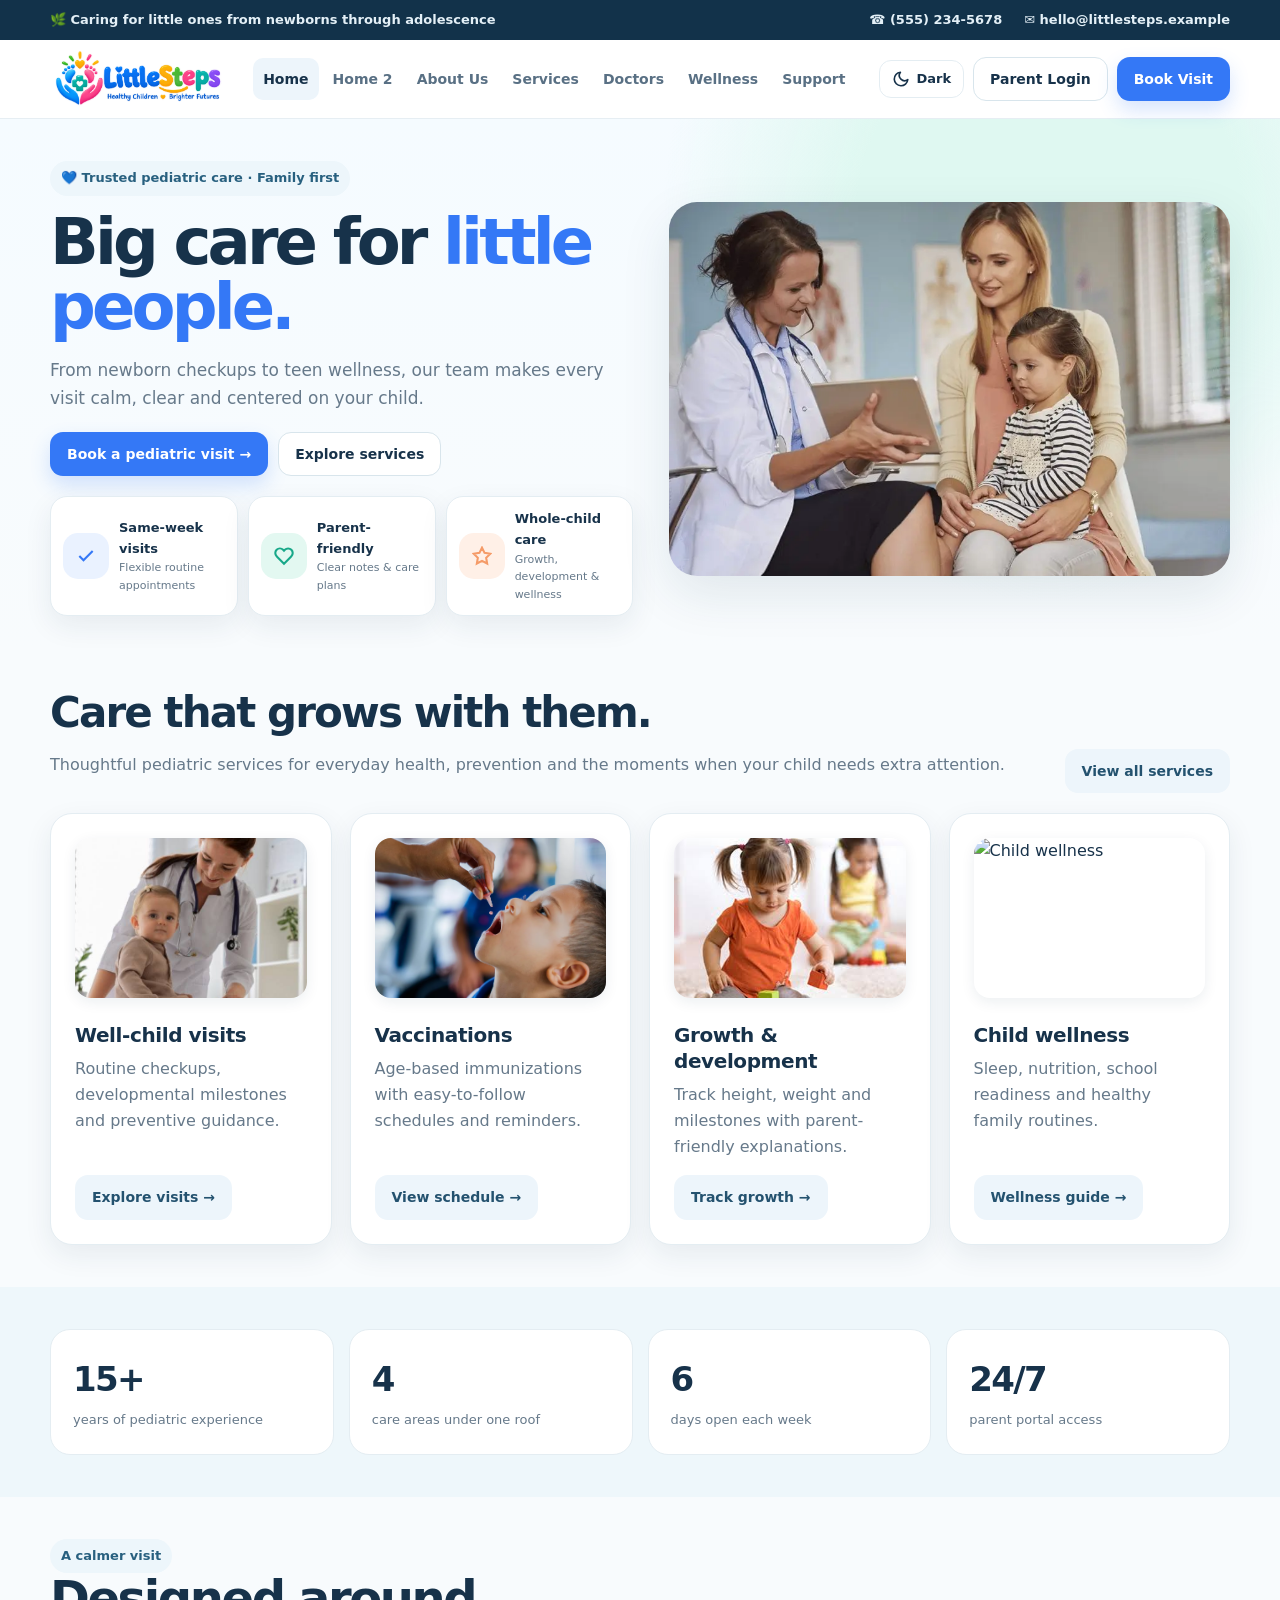
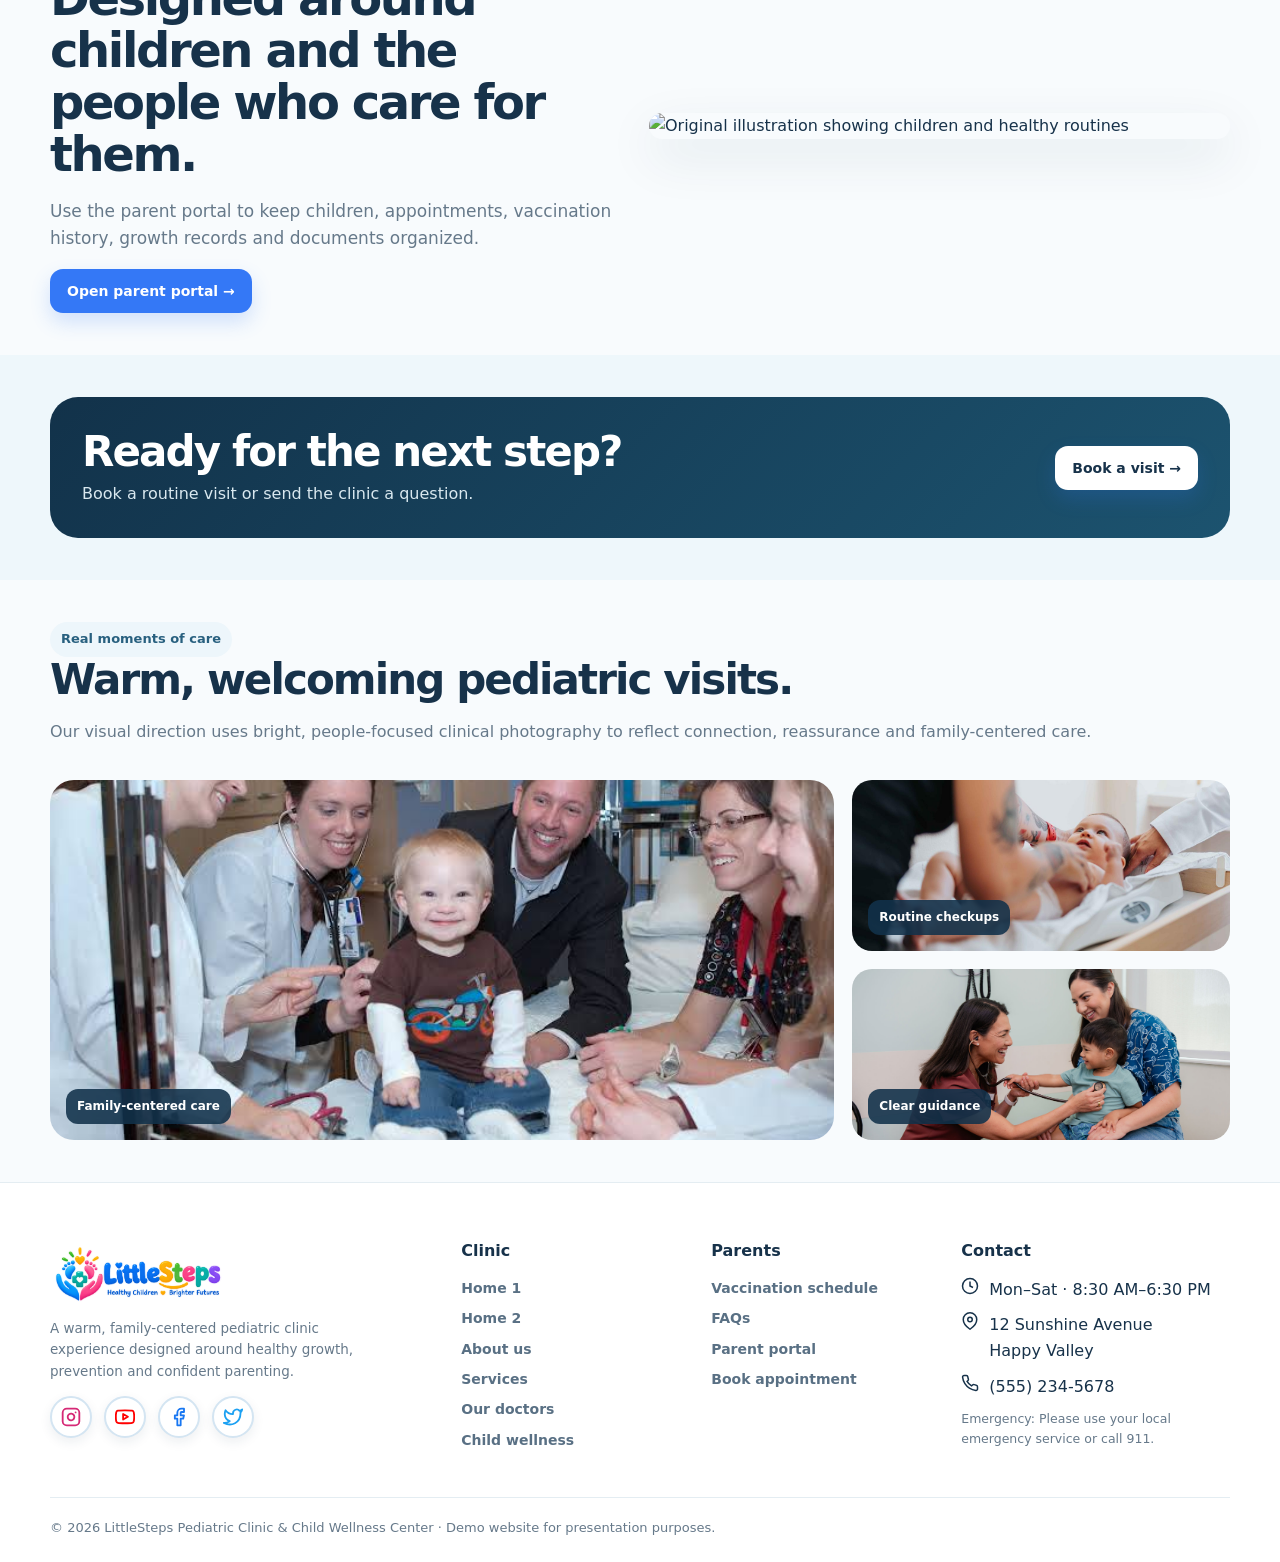
==== commit 4496a772: "intcorrections" ====
--- a/index.html
+++ b/index.html
@@ -7,30 +7,56 @@
     <title>Home | LittleSteps Pediatric Clinic</title>
     <meta name="description"
         content="LittleSteps pediatric clinic website with child wellness, vaccination, appointments and parent portal.">
+    <link rel="icon" type="image/png" href="assets/favicon.png">
     <link rel="stylesheet" href="assets/styles.css">
 </head>
 
 <body>
     <div class="topbar">
         <div class="container"><span>🌿 Caring for little ones from newborns through adolescence</span>
-            <div class="toplinks"><span>☎ (000) 000-0000</span><span>✉ hello@littlesteps.example</span></div>
+            <div class="toplinks"><span>☎ (555) 234-5678</span><span>✉ hello@littlesteps.example</span></div>
         </div>
     </div>
     <header class="site-header">
         <div class="container nav"><a class="logo" href="index.html"><img src="assets/logo.png"
                     alt="LittleSteps Pediatric Clinic" class="logo-img"></a>
-            <nav class="navlinks"><a class="active" href="index.html">Home</a><a class="" href="about.html">About
-                    Us</a><a class="" href="services.html">Services</a><a class="" href="doctors.html">Doctors</a><a
-                    class="" href="wellness.html">Wellness</a><a class="" href="contact.html">Support</a></nav>
-            <div class="nav-actions"><a class="btn btn-outline" href="dashboard.html">Parent Login</a><a
-                    class="btn btn-primary" href="login.html">Book Visit</a><button class="hamb" data-menu
-                    aria-label="Open menu">☰</button></div>
+            <nav class="navlinks">
+                <a class="active" href="index.html">Home</a>
+                <a class="" href="home-2.html">Home 2</a>
+                <a class="" href="about.html">About Us</a>
+                <a class="" href="services.html">Services</a>
+                <a class="" href="doctors.html">Doctors</a>
+                <a class="" href="wellness.html">Wellness</a>
+                <a class="" href="contact.html">Support</a>
+            </nav>
+            <div class="nav-actions">
+                <button class="btn-theme" data-theme-btn aria-label="Toggle light or dark theme">
+                    <svg width="18" height="18" viewBox="0 0 24 24" fill="none" stroke="currentColor" stroke-width="2.2" stroke-linecap="round" stroke-linejoin="round"><path d="M21 12.79A9 9 0 1 1 11.21 3 7 7 0 0 0 21 12.79z"></path></svg>
+                    <span class="theme-btn-text">Dark</span>
+                </button>
+                <a class="btn btn-outline" href="dashboard.html">Parent Login</a>
+                <a class="btn btn-primary" href="login.html">Book Visit</a>
+                <button class="hamb" data-menu aria-label="Open menu">☰</button>
+            </div>
         </div>
         <div class="mobile-nav" id="mobileNav">
-            <div class="container"><a class="active" href="index.html">Home</a><a class="" href="about.html">About
-                    Us</a><a class="" href="services.html">Services</a><a class="" href="doctors.html">Doctors</a><a
-                    class="" href="wellness.html">Wellness</a><a class="" href="contact.html">Support</a><a
-                    href="dashboard.html">Parent Login</a><a href="login.html">Book a Visit</a></div>
+            <div class="container">
+                <a class="active" href="index.html">Home</a>
+                <a class="" href="home-2.html">Home 2</a>
+                <a class="" href="about.html">About Us</a>
+                <a class="" href="services.html">Services</a>
+                <a class="" href="doctors.html">Doctors</a>
+                <a class="" href="wellness.html">Wellness</a>
+                <a class="" href="contact.html">Support</a>
+                <div class="mobile-actions" style="display:flex;flex-direction:column;gap:10px;margin-top:14px">
+                    <button class="btn-theme" data-theme-btn aria-label="Toggle light or dark theme" style="width:100%;justify-content:center">
+                        <svg width="18" height="18" viewBox="0 0 24 24" fill="none" stroke="currentColor" stroke-width="2.2" stroke-linecap="round" stroke-linejoin="round"><path d="M21 12.79A9 9 0 1 1 11.21 3 7 7 0 0 0 21 12.79z"></path></svg>
+                        <span class="theme-btn-text">Dark Mode</span>
+                    </button>
+                    <a class="btn btn-outline" href="dashboard.html">Parent Login</a>
+                    <a class="btn btn-primary" href="login.html">Book a Visit</a>
+                </div>
+            </div>
         </div>
     </header>
     <main class="page">
@@ -186,10 +212,29 @@
                             alt="LittleSteps Pediatric Clinic" class="logo-img"></a>
                     <p style="max-width:330px">A warm, family-centered pediatric clinic experience designed around
                         healthy growth, prevention and confident parenting.</p>
+                    <div class="footer-social-row">
+                        <a href="https://instagram.com" target="_blank" rel="noopener" class="social-icon instagram" title="Follow us on Instagram" aria-label="Instagram">
+                            <svg width="18" height="18" viewBox="0 0 24 24" fill="none" stroke="currentColor" stroke-width="2" stroke-linecap="round" stroke-linejoin="round"><rect x="2" y="2" width="20" height="20" rx="5" ry="5"></rect><path d="M16 11.37A4 4 0 1 1 12.63 8 4 4 0 0 1 16 11.37z"></path><line x1="17.5" y1="6.5" x2="17.51" y2="6.5"></line></svg>
+                        </a>
+                        <a href="https://youtube.com" target="_blank" rel="noopener" class="social-icon youtube" title="Subscribe on YouTube" aria-label="YouTube">
+                            <svg width="18" height="18" viewBox="0 0 24 24" fill="none" stroke="currentColor" stroke-width="2" stroke-linecap="round" stroke-linejoin="round"><path d="M22.54 6.42a2.78 2.78 0 0 0-1.94-2C18.88 4 12 4 12 4s-6.88 0-8.6.46a2.78 2.78 0 0 0-1.94 2A29 29 0 0 0 1 11.75a29 29 0 0 0 .46 5.33A2.78 2.78 0 0 0 3.4 19c1.72.46 8.6.46 8.6.46s6.88 0 8.6-.46a2.78 2.78 0 0 0 1.94-2 29 29 0 0 0 .46-5.25 29 29 0 0 0-.46-5.33z"></path><polygon points="9.75 15.02 15.5 11.75 9.75 8.48 9.75 15.02"></polygon></svg>
+                        </a>
+                        <a href="https://facebook.com" target="_blank" rel="noopener" class="social-icon facebook" title="Follow us on Facebook" aria-label="Facebook">
+                            <svg width="18" height="18" viewBox="0 0 24 24" fill="none" stroke="currentColor" stroke-width="2" stroke-linecap="round" stroke-linejoin="round"><path d="M18 2h-3a5 5 0 0 0-5 5v3H7v4h3v8h4v-8h3l1-4h-4V7a1 1 0 0 1 1-1h3z"></path></svg>
+                        </a>
+                        <a href="https://twitter.com" target="_blank" rel="noopener" class="social-icon twitter" title="Follow us on Twitter" aria-label="Twitter">
+                            <svg width="18" height="18" viewBox="0 0 24 24" fill="none" stroke="currentColor" stroke-width="2" stroke-linecap="round" stroke-linejoin="round"><path d="M23 3a10.9 10.9 0 0 1-3.14 1.53 4.48 4.48 0 0 0-7.86 3v1A10.66 10.66 0 0 1 3 4s-4 9 5 13a11.64 11.64 0 0 1-7 2c9 5 20 0 20-11.5a4.5 4.5 0 0 0-.08-.83A7.72 7.72 0 0 0 23 3z"></path></svg>
+                        </a>
+                    </div>
                 </div>
                 <div>
-                    <h4>Clinic</h4><a href="about.html">About us</a><a href="services.html">Services</a><a
-                        href="doctors.html">Our doctors</a><a href="wellness.html">Child wellness</a>
+                    <h4>Clinic</h4>
+                    <a href="index.html">Home 1</a>
+                    <a href="home-2.html">Home 2</a>
+                    <a href="about.html">About us</a>
+                    <a href="services.html">Services</a>
+                    <a href="doctors.html">Our doctors</a>
+                    <a href="wellness.html">Child wellness</a>
                 </div>
                 <div>
                     <h4>Parents</h4><a href="wellness.html#vaccines">Vaccination schedule</a><a
@@ -198,9 +243,19 @@
                 </div>
                 <div>
                     <h4>Contact</h4>
-                    <p>Mon–Sat · 8:30 AM–6:30 PM</p>
-                    <p>12 Sunshine Avenue<br>Happy Valley</p>
-                    <p>Emergency: Please use your local emergency service.</p>
+                    <div class="footer-contact-item">
+                        <svg width="18" height="18" viewBox="0 0 24 24" fill="none" stroke="currentColor" stroke-width="2"><circle cx="12" cy="12" r="10"></circle><polyline points="12 6 12 12 16 14"></polyline></svg>
+                        <span>Mon–Sat · 8:30 AM–6:30 PM</span>
+                    </div>
+                    <div class="footer-contact-item">
+                        <svg width="18" height="18" viewBox="0 0 24 24" fill="none" stroke="currentColor" stroke-width="2"><path d="M21 10c0 7-9 13-9 13s-9-6-9-13a9 9 0 0 1 18 0z"></path><circle cx="12" cy="10" r="3"></circle></svg>
+                        <span>12 Sunshine Avenue<br>Happy Valley</span>
+                    </div>
+                    <div class="footer-contact-item">
+                        <svg width="18" height="18" viewBox="0 0 24 24" fill="none" stroke="currentColor" stroke-width="2"><path d="M22 16.92v3a2 2 0 0 1-2.18 2 19.79 19.79 0 0 1-8.63-3.07 19.5 19.5 0 0 1-6-6 19.79 19.79 0 0 1-3.07-8.67A2 2 0 0 1 4.11 2h3a2 2 0 0 1 2 1.72 12.84 12.84 0 0 0 .7 2.81 2 2 0 0 1-.45 2.11L8.09 9.91a16 16 0 0 0 6 6l1.27-1.27a2 2 0 0 1 2.11-.45 12.84 12.84 0 0 0 2.81.7A2 2 0 0 1 22 16.92z"></path></svg>
+                        <span>(555) 234-5678</span>
+                    </div>
+                    <p style="font-size:12.5px;color:var(--muted);margin-top:8px">Emergency: Please use your local emergency service or call 911.</p>
                 </div>
             </div>
             <div class="copyright">© 2026 LittleSteps Pediatric Clinic & Child Wellness Center · Demo website for
--- a/assets/styles.css
+++ b/assets/styles.css
@@ -205,25 +205,59 @@
     height: 44px;
     font-size: 20px;
     color: var(--ink);
-    cursor: pointer
+    cursor: pointer;
+    align-items: center;
+    justify-content: center;
 }
 
 .mobile-nav {
     display: none;
     border-top: 1px solid var(--line);
-    background: #fff
+    background: #fff;
+    box-shadow: 0 10px 24px rgba(18, 50, 74, 0.08);
+}
+
+.mobile-nav.open {
+    display: block !important;
 }
 
 .mobile-nav .container {
-    display: grid;
-    padding: 10px 0 18px
+    display: flex;
+    flex-direction: column;
+    padding: 10px 0 18px;
 }
 
 .mobile-nav a {
-    padding: 12px 4px;
+    padding: 12px 8px;
     border-bottom: 1px solid #eef3f6;
     font-weight: 700;
-    color: #526b7c
+    color: #526b7c;
+    display: block;
+    transition: background 0.2s ease, color 0.2s ease;
+}
+
+.mobile-nav a:hover,
+.mobile-nav a.active {
+    background: #edf5fb;
+    color: var(--blue);
+}
+
+.mobile-actions {
+    display: flex;
+    flex-direction: column;
+    gap: 10px;
+    margin-top: 14px;
+    padding-top: 14px;
+    border-top: 1px solid var(--line);
+}
+
+.mobile-actions .btn {
+    width: 100%;
+    text-align: center;
+    justify-content: center;
+    padding: 12px 16px;
+    border-radius: 12px;
+    font-weight: 800;
 }
 
 .page {
@@ -295,7 +329,7 @@
 }
 
 .feature {
-    background: #fff;
+    background: var(--white);
     border: 1px solid var(--line);
     border-radius: 17px;
     padding: 12px;
@@ -401,7 +435,7 @@
 
 .card,
 .dash-card {
-    background: #fff;
+    background: var(--white);
     border: 1px solid var(--line);
     border-radius: var(--r);
     padding: 24px;
@@ -458,7 +492,7 @@
 }
 
 .stat {
-    background: #fff;
+    background: var(--white);
     border: 1px solid var(--line);
     border-radius: 20px;
     padding: 22px
@@ -576,7 +610,7 @@
     display: grid;
     grid-template-columns: 1.05fr .95fr;
     gap: 0;
-    background: #fff;
+    background: var(--white);
     border: 1px solid var(--line);
     border-radius: 28px;
     overflow: hidden;
@@ -679,7 +713,7 @@
 }
 
 .auth-box {
-    background: #fff;
+    background: var(--white);
     border: 1px solid var(--line);
     border-radius: 28px;
     padding: 34px;
@@ -926,116 +960,100 @@
 .dashboard {
     min-height: 100vh;
     display: grid;
-    grid-template-columns: 255px 1fr;
-    background: #f4f8fa
+    grid-template-columns: 260px 1fr;
+    background: var(--bg);
+    transition: background 0.25s ease;
 }
 
 .sidebar {
-    background: #fff;
+    background: var(--white);
     border-right: 1px solid var(--line);
-    padding: 18px 13px;
+    padding: 24px 16px;
     display: flex;
     flex-direction: column;
     position: sticky;
     top: 0;
     height: 100vh;
     overflow-y: auto;
-    scroll-behavior: smooth
-}
-
-.side-logo {
-    padding: 4px 8px 14px;
-    border-bottom: 1px solid var(--line);
-    margin-bottom: 10px
-}
-
-.side-logo .logo {
-    display: flex;
-    align-items: center;
-}
-
-.side-logo .logo-img {
-    height: 44px;
-    width: auto;
-    max-width: 100%;
-}
-
-.side-profile {
-    padding: 12px
-}
-
-.profile-row,
-.profile-card {
-    display: flex;
-    align-items: center;
-    gap: 12px
-}
-
-.avatar,
-.child-avatar {
-    width: 44px;
-    height: 44px;
+    scroll-behavior: smooth;
+    transition: background 0.25s ease, border-color 0.25s ease;
+}
+
+.side-brand-badge {
+    display: flex;
+    align-items: center;
+    gap: 10px;
+    padding: 12px 16px;
+    background: var(--blue2);
     border-radius: 14px;
-    background: var(--blue2);
-    display: grid;
-    place-items: center;
+    margin-bottom: 22px;
+    border: 1px solid rgba(52, 120, 246, 0.15);
+}
+
+.side-brand-icon {
+    font-size: 20px;
+}
+
+.side-brand-text {
+    font-size: 12px;
     font-weight: 900;
     color: var(--blue);
-    flex: none
-}
-
-.child-avatar {
-    font-size: 22px;
-    background: var(--blue2)
-}
-
-.profile-row small {
-    display: block;
-    color: var(--muted);
-    font-size: 11px
-}
-
-.side-label {
-    padding: 16px 12px 8px;
-    color: #91a0ab;
+    letter-spacing: 0.08em;
     text-transform: uppercase;
-    font-size: 10px;
-    font-weight: 900;
-    letter-spacing: .1em
 }
 
 .side-nav {
-    display: grid;
-    gap: 4px
+    display: flex;
+    flex-direction: column;
+    gap: 6px;
 }
 
 .side-nav button {
     border: 0;
     background: transparent;
-    border-radius: 11px;
-    padding: 11px 12px;
+    border-radius: 14px;
+    padding: 12px 16px;
     text-align: left;
-    color: #607483;
+    color: var(--muted);
+    font-size: 14.5px;
     font-weight: 750;
     cursor: pointer;
     display: flex;
-    gap: 10px;
-    align-items: center
-}
-
-.side-nav button:hover,
+    align-items: center;
+    gap: 12px;
+    transition: all 0.2s cubic-bezier(0.16, 1, 0.3, 1);
+    position: relative;
+}
+
+.side-nav button .nav-icon {
+    font-size: 18px;
+    width: 24px;
+    text-align: center;
+    flex-shrink: 0;
+    transition: transform 0.2s ease;
+}
+
+.side-nav button:hover {
+    background: var(--blue2);
+    color: var(--blue);
+    transform: translateX(3px);
+}
+
 .side-nav button.active {
-    background: #edf5fb;
-    color: var(--blue)
-}
-
-.side-bottom {
-    margin-top: auto
+    background: var(--blue);
+    color: #ffffff !important;
+    font-weight: 800;
+    box-shadow: 0 8px 20px rgba(52, 120, 246, 0.35);
+}
+
+.side-nav button.active .nav-icon {
+    transform: scale(1.15);
 }
 
 .dash-main {
     padding: 30px;
-    min-width: 0
+    min-width: 0;
+    position: relative;
 }
 
 .dash-top {
@@ -1071,7 +1089,7 @@
 }
 
 .metric {
-    background: #fff;
+    background: var(--white);
     border: 1px solid var(--line);
     border-radius: 18px;
     padding: 18px
@@ -1102,7 +1120,7 @@
     align-items: center;
     gap: 13px;
     padding: 14px 0;
-    border-bottom: 1px solid #edf2f5
+    border-bottom: 1px solid var(--line)
 }
 
 .appointment:last-child,
@@ -1136,7 +1154,7 @@
     width: 38px;
     height: 38px;
     border-radius: 12px;
-    background: #edf5fb;
+    background: var(--blue2);
     display: grid;
     place-items: center
 }
@@ -1144,7 +1162,7 @@
 .progress {
     height: 7px;
     border-radius: 99px;
-    background: #edf2f5;
+    background: var(--line);
     overflow: hidden
 }
 
@@ -1159,7 +1177,8 @@
     height: 240px;
     margin-top: 20px;
     border-radius: 17px;
-    background: linear-gradient(#fbfdff, #f5f9fb);
+    background: var(--bg);
+    border: 1px solid var(--line);
     overflow: hidden
 }
 
@@ -1217,17 +1236,58 @@
     cursor: pointer
 }
 
+.dash-menu-btn {
+    display: none;
+    align-items: center;
+    justify-content: center;
+    width: 40px;
+    height: 40px;
+    border-radius: 12px;
+    border: 1px solid var(--line);
+    background: var(--white);
+    color: var(--ink);
+    cursor: pointer;
+    transition: all 0.2s ease;
+    flex-shrink: 0;
+}
+.dash-menu-btn:hover {
+    background: var(--blue2);
+    color: var(--blue);
+    border-color: var(--blue);
+}
+
 .mobile-dash-menu {
-    display: none
+    display: none !important;
+}
+
+@keyframes dashMenuSlideDown {
+    from {
+        opacity: 0;
+        transform: translateY(-8px);
+    }
+    to {
+        opacity: 1;
+        transform: translateY(0);
+    }
 }
 
 @media(max-width:1100px) {
     .navlinks {
-        display: none
+        display: none !important;
+    }
+
+    .nav-actions .btn,
+    .nav-actions .btn-theme {
+        display: none !important;
+    }
+
+    .nav-actions {
+        margin-left: auto;
     }
 
     .hamb {
-        display: block
+        display: inline-flex !important;
+        margin-left: auto;
     }
 
     .hero-grid {
@@ -1332,52 +1392,164 @@
     }
 
     .dashboard {
-        display: block
+        display: block !important;
     }
 
     .sidebar {
-        position: static;
-        height: auto;
-        border-right: 0;
-        border-bottom: 1px solid var(--line);
-        padding: 10px
-    }
-
-    .sidebar .side-label,
-    .sidebar .side-bottom {
-        display: none
-    }
-
-    .side-profile {
-        display: none
-    }
-
-    .sidebar .side-nav {
-        display: none
+        display: none !important;
+    }
+
+    .dash-menu-btn {
+        display: inline-flex !important;
+        margin-left: auto;
+    }
+
+    .dash-top-right {
+        display: none !important;
     }
 
     .mobile-dash-menu {
+        display: none !important;
+    }
+
+    .mobile-dash-menu.open {
+        display: flex !important;
+        flex-direction: column;
+        gap: 6px;
+        position: absolute;
+        top: 80px;
+        left: 14px;
+        right: 14px;
+        z-index: 999;
+        margin: 0;
+        padding: 14px;
+        background: var(--white);
+        border: 1px solid var(--line);
+        border-radius: 20px;
+        box-shadow: 0 20px 50px rgba(0, 0, 0, 0.22);
+        max-height: calc(100vh - 110px);
+        overflow-y: auto;
+        animation: dashMenuSlideDown 0.25s cubic-bezier(0.16, 1, 0.3, 1);
+    }
+
+    .mobile-dash-menu button {
         display: flex;
-        gap: 7px;
-        overflow: auto;
-        padding: 0 0 15px
-    }
-
-    .mobile-dash-menu button {
-        border: 1px solid var(--line);
-        background: #fff;
-        border-radius: 11px;
-        padding: 9px 12px;
-        white-space: nowrap;
-        color: #627487;
-        font-weight: 750
+        align-items: center;
+        gap: 12px;
+        width: 100%;
+        text-align: left;
+        padding: 12px 16px;
+        border-radius: 14px;
+        border: 1px solid transparent;
+        background: transparent;
+        color: var(--muted);
+        font-weight: 750;
+        font-size: 14.5px;
+        cursor: pointer;
+        transition: all 0.2s cubic-bezier(0.16, 1, 0.3, 1);
+        white-space: normal;
+    }
+
+    .mobile-dash-menu button .nav-icon {
+        font-size: 18px;
+        width: 24px;
+        text-align: center;
+        flex-shrink: 0;
+        transition: transform 0.2s ease;
+    }
+
+    .mobile-dash-menu button:hover {
+        background: var(--blue2);
+        color: var(--blue);
     }
 
     .mobile-dash-menu button.active {
-        background: #edf5fb;
-        color: var(--blue);
-        border-color: #d8e9f8
-    }
+        background: var(--blue) !important;
+        color: #ffffff !important;
+        font-weight: 800;
+        border-color: var(--blue);
+        box-shadow: 0 6px 18px rgba(52, 120, 246, 0.35);
+    }
+
+    .mobile-dash-menu button.active .nav-icon {
+        transform: scale(1.15);
+    }
+
+.mobile-user-profile {
+    display: flex;
+    align-items: center;
+    gap: 12px;
+    padding: 10px 14px;
+    background: var(--blue2);
+    border-radius: 14px;
+    border: 1px solid rgba(52, 120, 246, 0.15);
+    margin-bottom: 4px;
+}
+.mobile-user-profile .avatar {
+    width: 36px;
+    height: 36px;
+    border-radius: 50%;
+    background: var(--blue);
+    color: #ffffff;
+    font-weight: 800;
+    font-size: 14px;
+    display: flex;
+    align-items: center;
+    justify-content: center;
+    flex-shrink: 0;
+}
+.mobile-user-profile .user-info {
+    display: flex;
+    flex-direction: column;
+}
+.mobile-user-profile .user-name {
+    font-size: 14.5px;
+    font-weight: 800;
+    color: var(--ink);
+}
+.mobile-user-profile .user-role {
+    font-size: 12px;
+    color: var(--muted);
+}
+
+.mobile-dash-divider {
+    height: 1px;
+    background: var(--line);
+    margin: 6px 0;
+    width: 100%;
+}
+
+.mobile-action-btn {
+    display: flex;
+    align-items: center;
+    gap: 12px;
+    width: 100%;
+    text-align: left;
+    padding: 12px 16px;
+    border-radius: 14px;
+    border: 1px solid transparent;
+    background: transparent;
+    color: var(--muted);
+    font-weight: 750;
+    font-size: 14.5px;
+    cursor: pointer;
+    transition: all 0.2s cubic-bezier(0.16, 1, 0.3, 1);
+    text-decoration: none;
+    box-sizing: border-box;
+}
+.mobile-action-btn .nav-icon {
+    font-size: 18px;
+    width: 24px;
+    text-align: center;
+    flex-shrink: 0;
+    display: inline-flex;
+    align-items: center;
+    justify-content: center;
+}
+.mobile-action-btn:hover {
+    background: var(--blue2);
+    color: var(--blue);
+}
 
     .dash-main {
         padding: 18px 14px
@@ -1588,7 +1760,7 @@
     margin-top: 24px;
 }
 .stat-card {
-    background: #ffffff;
+    background: var(--white);
     border: 1px solid var(--line);
     border-radius: 20px;
     padding: 24px 20px;
@@ -1622,7 +1794,7 @@
     align-items: stretch;
 }
 .journey-card {
-    background: #ffffff;
+    background: var(--white);
     border: 1px solid var(--line);
     border-radius: 20px;
     padding: 26px 22px;
@@ -1666,7 +1838,7 @@
     align-items: stretch;
 }
 .milestone-card {
-    background: #ffffff;
+    background: var(--white);
     border: 1px solid var(--line);
     border-radius: 20px;
     padding: 24px;
@@ -1767,7 +1939,7 @@
     display: flex;
     align-items: center;
     gap: 16px;
-    background: #ffffff;
+    background: var(--white);
     border: 1px solid var(--line);
     border-radius: 18px;
     padding: 16px 20px;
@@ -1783,7 +1955,7 @@
     width: 48px;
     height: 48px;
     border-radius: 14px;
-    background: #edf5fb;
+    background: var(--blue2);
     display: flex;
     align-items: center;
     justify-content: center;
@@ -1812,7 +1984,7 @@
     border-radius: 18px;
     margin-bottom: 12px;
     overflow: hidden;
-    background: #ffffff;
+    background: var(--white);
     transition: border-color 0.25s ease, box-shadow 0.25s ease;
 }
 .faq-item:hover {
@@ -1902,7 +2074,14 @@
     border-bottom: none;
 }
 .table tr:hover td {
-    background: #f9fcfe;
+    background: #edf5fc;
+    color: var(--ink) !important;
+}
+.table tr:hover td b,
+.table tr:hover td strong,
+.table tr:hover td span,
+.table tr:hover td a {
+    color: var(--ink) !important;
 }
 .status.blue {
     display: inline-block;
@@ -1914,7 +2093,7 @@
     font-weight: 800;
 }
 
-/* Social Follow Component */
+/* Social Follow Component & Pixel-Perfect Visible Icons */
 .social-follow {
     margin-top: 18px;
     padding-top: 16px;
@@ -1924,48 +2103,874 @@
     justify-content: space-between;
     gap: 12px;
 }
+
 .social-label {
     font-size: 13.5px;
     font-weight: 800;
     color: var(--blue);
 }
-.social-links {
-    display: flex;
-    align-items: center;
+
+.social-links,
+.footer-social-row {
+    display: flex;
+    align-items: center;
+    gap: 12px;
+    margin-top: 12px;
+}
+
+.social-icon {
+    width: 42px !important;
+    height: 42px !important;
+    min-width: 42px !important;
+    min-height: 42px !important;
+    border-radius: 50% !important;
+    background: #ffffff !important;
+    border: 2px solid #d4e5f2 !important;
+    color: #1e3a52 !important;
+    display: grid !important;
+    place-items: center !important;
+    place-content: center !important;
+    padding: 0 !important;
+    margin: 0 !important;
+    line-height: 0 !important;
+    transition: all 0.25s cubic-bezier(0.16, 1, 0.3, 1) !important;
+    text-decoration: none !important;
+    box-shadow: 0 4px 12px rgba(22, 57, 78, 0.08) !important;
+    position: relative !important;
+    box-sizing: border-box !important;
+    overflow: hidden !important;
+}
+
+.social-icon svg {
+    width: 20px !important;
+    height: 20px !important;
+    max-width: 20px !important;
+    max-height: 20px !important;
+    display: block !important;
+    margin: 0 !important;
+    padding: 0 !important;
+    stroke: currentColor !important;
+    fill: none !important;
+    stroke-width: 2.2px !important;
+    stroke-linecap: round !important;
+    stroke-linejoin: round !important;
+    flex-shrink: 0 !important;
+    pointer-events: none !important;
+    transition: color 0.2s ease, stroke 0.2s ease, transform 0.2s ease !important;
+}
+
+.social-icon:hover {
+    transform: translateY(-4px) scale(1.1) !important;
+}
+
+/* Instagram */
+.social-icon.instagram {
+    color: #d62976 !important;
+}
+.social-icon.instagram:hover {
+    background: linear-gradient(45deg, #f09433, #e6683c, #dc2743, #cc2366, #bc1888) !important;
+    border-color: transparent !important;
+    color: #ffffff !important;
+    box-shadow: 0 8px 24px rgba(220, 39, 67, 0.45) !important;
+}
+.social-icon.instagram:hover svg {
+    stroke: #ffffff !important;
+}
+
+/* YouTube */
+.social-icon.youtube {
+    color: #ff0000 !important;
+}
+.social-icon.youtube:hover {
+    background: #ff0000 !important;
+    border-color: transparent !important;
+    color: #ffffff !important;
+    box-shadow: 0 8px 24px rgba(255, 0, 0, 0.45) !important;
+}
+.social-icon.youtube:hover svg {
+    stroke: #ffffff !important;
+}
+
+/* Facebook */
+.social-icon.facebook {
+    color: #1877f2 !important;
+}
+.social-icon.facebook:hover {
+    background: #1877f2 !important;
+    border-color: transparent !important;
+    color: #ffffff !important;
+    box-shadow: 0 8px 24px rgba(24, 119, 242, 0.45) !important;
+}
+.social-icon.facebook:hover svg {
+    stroke: #ffffff !important;
+}
+
+/* Twitter / X */
+.social-icon.twitter {
+    color: #1da1f2 !important;
+}
+.social-icon.twitter:hover {
+    background: #1da1f2 !important;
+    border-color: transparent !important;
+    color: #ffffff !important;
+    box-shadow: 0 8px 24px rgba(29, 161, 242, 0.45) !important;
+}
+.social-icon.twitter:hover svg {
+    stroke: #ffffff !important;
+}
+
+/* Dark Theme Overrides */
+[data-theme="dark"] .social-icon {
+    background: #142537 !important;
+    border-color: #2a4663 !important;
+    color: #f0f6fa !important;
+    box-shadow: 0 4px 14px rgba(0, 0, 0, 0.4) !important;
+}
+
+[data-theme="dark"] .social-icon.instagram {
+    color: #ff6b9d !important;
+}
+[data-theme="dark"] .social-icon.youtube {
+    color: #ff5555 !important;
+}
+[data-theme="dark"] .social-icon.facebook {
+    color: #4a9eff !important;
+}
+[data-theme="dark"] .social-icon.twitter {
+    color: #50b5ff !important;
+}
+
+[data-theme="dark"] .social-icon:hover {
+    color: #ffffff !important;
+}
+[data-theme="dark"] .social-icon:hover svg {
+    stroke: #ffffff !important;
+}
+
+/* ==========================================================================
+   Dark Theme & Enhancements
+   ========================================================================== */
+[data-theme="dark"] {
+    --ink: #f0f6fa;
+    --ink2: #d8e5ee;
+    --muted: #9baec0;
+    --line: #223a50;
+    --bg: #0c1825;
+    --white: #142537;
+    --blue: #478bf9;
+    --blue2: #1a2f48;
+    --mint2: #133630;
+    --peach2: #38241b;
+    --rose2: #391d27;
+    --navy: #08111c;
+    --shadow: 0 18px 50px rgba(0, 0, 0, .55);
+    --shadow2: 0 10px 28px rgba(0, 0, 0, .40);
+}
+
+[data-theme="dark"] body {
+    background-color: var(--bg);
+    color: var(--ink);
+}
+
+[data-theme="dark"] h1,
+[data-theme="dark"] h2,
+[data-theme="dark"] h3,
+[data-theme="dark"] h4,
+[data-theme="dark"] h5,
+[data-theme="dark"] h6,
+[data-theme="dark"] .card h3,
+[data-theme="dark"] .dash-card h3,
+[data-theme="dark"] .journey-card h3,
+[data-theme="dark"] .milestone-card h3,
+[data-theme="dark"] .doctor-body h3,
+[data-theme="dark"] .section-head h2,
+[data-theme="dark"] .section h2,
+[data-theme="dark"] .stat b,
+[data-theme="dark"] .feature b,
+[data-theme="dark"] .info b,
+[data-theme="dark"] .faq-q,
+[data-theme="dark"] label,
+[data-theme="dark"] th {
+    color: #f0f6fa !important;
+}
+
+[data-theme="dark"] p,
+[data-theme="dark"] .muted,
+[data-theme="dark"] .stat-label,
+[data-theme="dark"] .card p,
+[data-theme="dark"] .journey-card p,
+[data-theme="dark"] .milestone-card p,
+[data-theme="dark"] .doctor-body p,
+[data-theme="dark"] .faq-a,
+[data-theme="dark"] .feature span,
+[data-theme="dark"] .stat span {
+    color: #9baec0 !important;
+}
+
+[data-theme="dark"] .hero {
+    background: radial-gradient(circle at 82% 18%, rgba(24, 168, 137, 0.14) 0 17%, transparent 34%), linear-gradient(180deg, #0b1724, #102133) !important;
+}
+
+[data-theme="dark"] .eyebrow {
+    background: #1e364f !important;
+    color: #64b2ff !important;
+}
+
+[data-theme="dark"] .stat-card {
+    background: #142537 !important;
+    border-color: #223a50 !important;
+}
+
+[data-theme="dark"] .stat-card .stat-number {
+    color: #478bf9 !important;
+}
+
+[data-theme="dark"] .stat-card .stat-label {
+    color: #9baec0 !important;
+}
+
+[data-theme="dark"] .metric {
+    background: #142537 !important;
+    border-color: #223a50 !important;
+    color: #f0f6fa !important;
+}
+
+[data-theme="dark"] .metric b {
+    color: #f0f6fa !important;
+}
+
+[data-theme="dark"] .metric span,
+[data-theme="dark"] .metric small {
+    color: #9baec0 !important;
+}
+
+[data-theme="dark"] .chart {
+    background: #0d1e2e !important;
+    border-color: #1e3a50 !important;
+}
+
+[data-theme="dark"] .auth-page {
+    background: #0b1724 !important;
+}
+
+[data-theme="dark"] .auth-box {
+    background: #142537 !important;
+    border-color: #223a50 !important;
+    color: #f0f6fa !important;
+    box-shadow: 0 18px 50px rgba(0, 0, 0, 0.55) !important;
+}
+
+[data-theme="dark"] .auth-box h1,
+[data-theme="dark"] .auth-box h2 {
+    color: #f0f6fa !important;
+}
+
+[data-theme="dark"] .auth-box p,
+[data-theme="dark"] .auth-switch,
+[data-theme="dark"] .auth-options label {
+    color: #9baec0 !important;
+}
+
+[data-theme="dark"] .auth-switch a,
+[data-theme="dark"] .forgot-link {
+    color: #478bf9 !important;
+}
+
+[data-theme="dark"] .auth-switch a:hover,
+[data-theme="dark"] .forgot-link:hover {
+    color: #64b2ff !important;
+}
+
+[data-theme="dark"] .card,
+[data-theme="dark"] .dash-card,
+[data-theme="dark"] .journey-card,
+[data-theme="dark"] .milestone-card,
+[data-theme="dark"] .info,
+[data-theme="dark"] .faq-item,
+[data-theme="dark"] .feature,
+[data-theme="dark"] .stat,
+[data-theme="dark"] .doctor,
+[data-theme="dark"] .photo-feature,
+[data-theme="dark"] .service-card,
+[data-theme="dark"] .program-card,
+[data-theme="dark"] .review-card,
+[data-theme="dark"] .map-section,
+[data-theme="dark"] .map-header,
+[data-theme="dark"] .dash-top-bar,
+[data-theme="dark"] .table-wrap,
+[data-theme="dark"] .btn-social-auth {
+    background: #142537 !important;
+    border-color: #223a50 !important;
+    color: #f0f6fa !important;
+}
+
+[data-theme="dark"] .card:hover,
+[data-theme="dark"] .journey-card:hover,
+[data-theme="dark"] .milestone-card:hover,
+[data-theme="dark"] .info:hover,
+[data-theme="dark"] .faq-item:hover,
+[data-theme="dark"] .feature:hover,
+[data-theme="dark"] .stat:hover,
+[data-theme="dark"] .doctor:hover,
+[data-theme="dark"] .btn-social-auth:hover {
+    background: #182c40 !important;
+    border-color: #478bf9 !important;
+    box-shadow: 0 12px 30px rgba(0, 0, 0, 0.5) !important;
+}
+
+[data-theme="dark"] .card:hover h1,
+[data-theme="dark"] .card:hover h2,
+[data-theme="dark"] .card:hover h3,
+[data-theme="dark"] .card:hover h4,
+[data-theme="dark"] .journey-card:hover h3,
+[data-theme="dark"] .milestone-card:hover h3,
+[data-theme="dark"] .info:hover b,
+[data-theme="dark"] .info:hover span,
+[data-theme="dark"] .doctor:hover h3 {
+    color: #ffffff !important;
+}
+
+[data-theme="dark"] .info-icon,
+[data-theme="dark"] .faq-q span,
+[data-theme="dark"] .journey-step-badge {
+    background: #1e364f !important;
+    color: #478bf9 !important;
+}
+
+[data-theme="dark"] .info span {
+    color: #f0f6fa !important;
+}
+
+[data-theme="dark"] .pill {
+    background: #1d354d !important;
+    color: #b0c6d9 !important;
+}
+
+[data-theme="dark"] .table th {
+    background: #1e364f !important;
+    color: #64b2ff !important;
+    border-bottom-color: #223a50 !important;
+}
+
+[data-theme="dark"] .table td {
+    color: #f0f6fa !important;
+    border-bottom-color: #1e3a50 !important;
+}
+
+[data-theme="dark"] .table tr:hover,
+[data-theme="dark"] .table tr:hover td,
+[data-theme="dark"] .table tbody tr:hover td,
+[data-theme="dark"] .table-wrap tr:hover td {
+    background: #1c3854 !important;
+    color: #ffffff !important;
+}
+
+[data-theme="dark"] .table tr:hover td b,
+[data-theme="dark"] .table tr:hover td strong,
+[data-theme="dark"] .table tr:hover td span,
+[data-theme="dark"] .table tr:hover td a {
+    color: #ffffff !important;
+}
+
+[data-theme="dark"] .tag-infant { background: rgba(21, 101, 192, 0.3) !important; color: #64b5f6 !important; }
+[data-theme="dark"] .tag-toddler { background: rgba(46, 125, 50, 0.3) !important; color: #81c784 !important; }
+[data-theme="dark"] .tag-preschool { background: rgba(230, 81, 0, 0.3) !important; color: #ffb74d !important; }
+[data-theme="dark"] .tag-school { background: rgba(123, 31, 162, 0.3) !important; color: #ba68c8 !important; }
+
+[data-theme="dark"] .site-header {
+    background: rgba(20, 37, 55, 0.94);
+    border-bottom: 1px solid rgba(34, 58, 80, 0.9);
+}
+
+[data-theme="dark"] .topbar {
+    background: #08111c;
+    color: #cad8e6;
+}
+
+[data-theme="dark"] .navlinks a {
+    color: #9baec0;
+}
+
+[data-theme="dark"] .navlinks a:hover,
+[data-theme="dark"] .navlinks a.active {
+    background: #1d354d;
+    color: #ffffff;
+}
+
+[data-theme="dark"] .btn-outline {
+    background: #142537 !important;
+    border-color: #2a4663 !important;
+    color: #f0f6fa !important;
+}
+
+[data-theme="dark"] .btn-outline:hover {
+    background: #1f3750 !important;
+    border-color: #478bf9 !important;
+    color: #ffffff !important;
+}
+
+[data-theme="dark"] .btn-soft {
+    background: #1d364f !important;
+    color: #64b2ff !important;
+}
+
+[data-theme="dark"] .btn-soft:hover {
+    background: #254668 !important;
+    color: #ffffff !important;
+}
+
+[data-theme="dark"] .dash-profile-badge {
+    background: #1e364f !important;
+    border-color: #2a4663 !important;
+}
+
+[data-theme="dark"] .dash-profile-badge .profile-name {
+    color: #f0f6fa !important;
+}
+
+[data-theme="dark"] .dashboard {
+    background: #0b1724 !important;
+}
+
+[data-theme="dark"] .sidebar {
+    background: #142537 !important;
+    border-right-color: #223a50 !important;
+}
+
+[data-theme="dark"] .side-brand-badge {
+    background: #1e364f !important;
+    border-color: #2a4663 !important;
+}
+
+[data-theme="dark"] .side-brand-text {
+    color: #64b2ff !important;
+}
+
+[data-theme="dark"] .side-nav button {
+    color: #9baec0 !important;
+}
+
+[data-theme="dark"] .side-nav button:hover {
+    background: #1e364f !important;
+    color: #64b2ff !important;
+}
+
+[data-theme="dark"] .side-nav button.active {
+    background: #3478f6 !important;
+    color: #ffffff !important;
+    box-shadow: 0 8px 22px rgba(52, 120, 246, 0.45) !important;
+}
+
+[data-theme="dark"] .dash-main {
+    background: #0b1724 !important;
+}
+
+[data-theme="dark"] .dash-top-bar {
+    background: #142537 !important;
+    border-color: #223a50 !important;
+}
+
+[data-theme="dark"] .dash-card,
+[data-theme="dark"] .notice,
+[data-theme="dark"] .appointment,
+[data-theme="dark"] .profile-card {
+    background: #142537 !important;
+    border-color: #223a50 !important;
+    color: #f0f6fa !important;
+}
+
+[data-theme="dark"] .notice {
+    border-bottom-color: #1e3a50 !important;
+}
+
+[data-theme="dark"] .notice-icon {
+    background: #1e364f !important;
+}
+
+[data-theme="dark"] .appointment {
+    background: #182d43 !important;
+    border-color: #24425f !important;
+}
+
+[data-theme="dark"] .progress {
+    background: #1e364f !important;
+}
+
+[data-theme="dark"] .chart path[stroke="#dfe7ee"],
+[data-theme="dark"] .chart path[stroke="#edf2f5"] {
+    stroke: #223a50 !important;
+}
+
+[data-theme="dark"] .note {
+    background: #1a2f48 !important;
+    color: #9baec0 !important;
+    border-color: #254466 !important;
+}
+
+[data-theme="dark"] .dash-menu-btn {
+    background: #182d43 !important;
+    border-color: #223a50 !important;
+    color: #f0f6fa !important;
+}
+
+[data-theme="dark"] .dash-menu-btn:hover {
+    background: #1e364f !important;
+    color: #478bf9 !important;
+    border-color: #478bf9 !important;
+}
+
+[data-theme="dark"] .mobile-dash-menu {
+    background: #142537 !important;
+    border-color: #223a50 !important;
+    box-shadow: 0 12px 30px rgba(0, 0, 0, 0.45) !important;
+}
+
+[data-theme="dark"] .mobile-dash-menu button {
+    background: transparent !important;
+    color: #9baec0 !important;
+    border-color: transparent !important;
+}
+
+[data-theme="dark"] .mobile-dash-menu button:hover {
+    background: #1e364f !important;
+    color: #64b2ff !important;
+}
+
+[data-theme="dark"] .mobile-dash-menu button.active {
+    background: #3478f6 !important;
+    color: #ffffff !important;
+    box-shadow: 0 8px 22px rgba(52, 120, 246, 0.45) !important;
+}
+
+[data-theme="dark"] .mobile-user-profile {
+    background: #1e364f !important;
+    border-color: #2a4663 !important;
+}
+[data-theme="dark"] .mobile-user-profile .user-name {
+    color: #f0f6fa !important;
+}
+[data-theme="dark"] .mobile-user-profile .user-role {
+    color: #9baec0 !important;
+}
+[data-theme="dark"] .mobile-dash-divider {
+    background: #223a50 !important;
+}
+[data-theme="dark"] .mobile-action-btn {
+    color: #9baec0 !important;
+    background: transparent !important;
+    border-color: transparent !important;
+}
+[data-theme="dark"] .mobile-action-btn:hover {
+    background: #1e364f !important;
+    color: #64b2ff !important;
+}
+
+[data-theme="dark"] .hamb {
+    background: #182d43 !important;
+    color: #f0f6fa !important;
+    border: 1px solid #223a50 !important;
+}
+
+[data-theme="dark"] .hamb:hover {
+    background: #1e364f !important;
+    color: #478bf9 !important;
+    border-color: #478bf9 !important;
+}
+
+[data-theme="dark"] .mobile-nav {
+    background: #142537 !important;
+    border-bottom: 1px solid #223a50 !important;
+    box-shadow: 0 14px 35px rgba(0, 0, 0, 0.55) !important;
+}
+
+[data-theme="dark"] .mobile-nav a {
+    color: #d0e1f0 !important;
+    border-bottom: 1px solid #1e364f !important;
+}
+
+[data-theme="dark"] .mobile-nav a:hover {
+    background: #1e364f !important;
+    color: #64b2ff !important;
+}
+
+[data-theme="dark"] .mobile-nav a.active {
+    background: #3478f6 !important;
+    color: #ffffff !important;
+    font-weight: 800;
+}
+
+[data-theme="dark"] .footer {
+    background: #08111c;
+    color: #9baec0;
+    border-top: 1px solid #1a2f48;
+}
+
+[data-theme="dark"] .footer-grid h4 {
+    color: #f0f6fa !important;
+}
+
+[data-theme="dark"] .footer-grid a {
+    color: #9baec0;
+}
+
+[data-theme="dark"] .footer-grid a:hover {
+    color: #478bf9;
+}
+
+[data-theme="dark"] .section.alt {
+    background: #0f1f30;
+}
+
+[data-theme="dark"] input,
+[data-theme="dark"] select,
+[data-theme="dark"] textarea {
+    background: #182d43 !important;
+    border-color: #274461 !important;
+    color: #f0f6fa !important;
+}
+
+[data-theme="dark"] input::placeholder,
+[data-theme="dark"] textarea::placeholder {
+    color: #6b8296 !important;
+}
+
+[data-theme="dark"] .faq-item {
+    border-bottom-color: #223a50;
+}
+
+/* Theme Toggle Button */
+.btn-theme {
+    background: transparent;
+    border: 1px solid var(--line);
+    color: var(--ink);
+    border-radius: 12px;
+    padding: 8px 12px;
+    display: inline-flex;
+    align-items: center;
+    gap: 6px;
+    font-size: 13px;
+    font-weight: 700;
+    cursor: pointer;
+    transition: all 0.2s ease;
+}
+
+.btn-theme:hover {
+    background: var(--blue2);
+    border-color: var(--blue);
+    color: var(--blue);
+}
+
+[data-theme="dark"] .btn-theme {
+    background: #182d43 !important;
+    border-color: #2a4663 !important;
+    color: #f0f6fa !important;
+}
+
+[data-theme="dark"] .btn-theme:hover {
+    background: #1e364f !important;
+    border-color: #478bf9 !important;
+    color: #64b2ff !important;
+}
+
+.theme-btn-text {
+    font-size: 13px;
+    font-weight: 700;
+}
+
+/* Back to Top Button */
+.back-to-top {
+    position: fixed;
+    bottom: 28px;
+    right: 28px;
+    z-index: 99;
+    width: 48px;
+    height: 48px;
+    border-radius: 50%;
+    background: var(--blue);
+    color: #ffffff;
+    border: none;
+    box-shadow: 0 8px 24px rgba(52, 120, 246, 0.4);
+    cursor: pointer;
+    display: flex;
+    align-items: center;
+    justify-content: center;
+    opacity: 0;
+    visibility: hidden;
+    transform: translateY(16px);
+    transition: all 0.3s cubic-bezier(0.16, 1, 0.3, 1);
+}
+
+.back-to-top.show {
+    opacity: 1;
+    visibility: visible;
+    transform: translateY(0);
+}
+
+.back-to-top:hover {
+    background: #2366df;
+    transform: translateY(-3px);
+    box-shadow: 0 12px 28px rgba(52, 120, 246, 0.5);
+}
+
+/* Footer Contact Icons */
+.footer-contact-item {
+    display: flex;
+    align-items: flex-start;
     gap: 10px;
-}
-.social-icon {
-    width: 38px;
-    height: 38px;
+    margin-bottom: 10px;
+}
+
+/* Social Login / Auth Buttons */
+.social-auth-divider {
+    display: flex;
+    align-items: center;
+    text-align: center;
+    margin: 20px 0 16px;
+    color: var(--muted);
+    font-size: 13px;
+    font-weight: 600;
+}
+
+.social-auth-divider::before,
+.social-auth-divider::after {
+    content: '';
+    flex: 1;
+    border-bottom: 1px solid var(--line);
+}
+
+.social-auth-divider span {
+    padding: 0 12px;
+}
+
+.social-auth-grid {
+    display: grid;
+    grid-template-columns: repeat(3, 1fr);
+    gap: 10px;
+    margin-bottom: 16px;
+}
+
+.btn-social-auth {
+    display: flex;
+    align-items: center;
+    justify-content: center;
+    gap: 8px;
+    height: 42px;
+    border: 1px solid var(--line);
+    border-radius: 12px;
+    background: var(--white);
+    color: var(--ink);
+    font-size: 13px;
+    font-weight: 700;
+    cursor: pointer;
+    transition: all 0.2s ease;
+    text-decoration: none;
+}
+
+.btn-social-auth:hover {
+    border-color: var(--blue);
+    background: var(--blue2);
+    transform: translateY(-1px);
+}
+
+/* Support Page Map Container */
+.map-section {
+    margin-top: 40px;
+    border-radius: 24px;
+    overflow: hidden;
+    box-shadow: var(--shadow);
+    border: 1px solid var(--line);
+    background: var(--white);
+}
+
+.map-header {
+    padding: 20px 24px;
+    background: var(--white);
+    border-bottom: 1px solid var(--line);
+    display: flex;
+    align-items: center;
+    justify-content: space-between;
+    flex-wrap: wrap;
+    gap: 12px;
+}
+
+.map-frame-wrapper {
+    width: 100%;
+    height: 380px;
+    position: relative;
+}
+
+.map-frame-wrapper iframe {
+    width: 100%;
+    height: 100%;
+    border: none;
+}
+
+/* Dashboard Top Navigation & Responsive Sidebar */
+.dash-top-bar {
+    display: flex;
+    align-items: center;
+    justify-content: space-between;
+    padding: 14px 24px;
+    background: var(--white);
+    border-bottom: 1px solid var(--line);
+    margin-bottom: 24px;
+    border-radius: 16px;
+    box-shadow: var(--shadow2);
+}
+
+.dash-top-right {
+    display: flex;
+    align-items: center;
+    gap: 14px;
+    margin-left: auto;
+}
+
+.dash-profile-badge {
+    display: flex;
+    align-items: center;
+    gap: 10px;
+    padding: 6px 14px;
+    background: var(--blue2);
+    border-radius: 999px;
+    border: 1px solid rgba(52, 120, 246, 0.2);
+}
+
+.dash-profile-badge .avatar {
+    width: 32px;
+    height: 32px;
     border-radius: 50%;
-    background: #edf5fb;
-    color: #436279;
+    background: var(--blue);
+    color: #ffffff;
+    font-weight: 800;
+    font-size: 13px;
     display: flex;
     align-items: center;
     justify-content: center;
-    transition: all 0.25s ease;
-    text-decoration: none;
-}
-.social-icon:hover {
-    transform: translateY(-3px);
-}
-.social-icon.instagram:hover {
-    background: linear-gradient(45deg, #f09433, #e6683c, #dc2743, #cc2366, #bc1888);
-    color: #ffffff;
-    box-shadow: 0 6px 16px rgba(220, 39, 67, 0.35);
-}
-.social-icon.youtube:hover {
-    background: #ff0000;
-    color: #ffffff;
-    box-shadow: 0 6px 16px rgba(255, 0, 0, 0.35);
-}
-.social-icon.facebook:hover {
-    background: #1877f2;
-    color: #ffffff;
-    box-shadow: 0 6px 16px rgba(24, 119, 242, 0.35);
-}
-.social-icon.twitter:hover {
-    background: #1da1f2;
-    color: #ffffff;
-    box-shadow: 0 6px 16px rgba(29, 161, 242, 0.35);
+}
+
+.dash-profile-badge .profile-name {
+    font-size: 14px;
+    font-weight: 800;
+    color: var(--ink);
+}
+
+/* Mobile & Tablet Spacing Optimizations */
+@media (max-width: 768px) {
+    .page section:last-of-type {
+        padding-bottom: 30px !important;
+        margin-bottom: 0 !important;
+    }
+    
+    .footer {
+        margin-top: 10px !important;
+    }
+    
+    .social-auth-grid {
+        grid-template-columns: 1fr;
+    }
+
+    .dash-top-bar {
+        flex-wrap: wrap;
+        gap: 12px;
+    }
 }
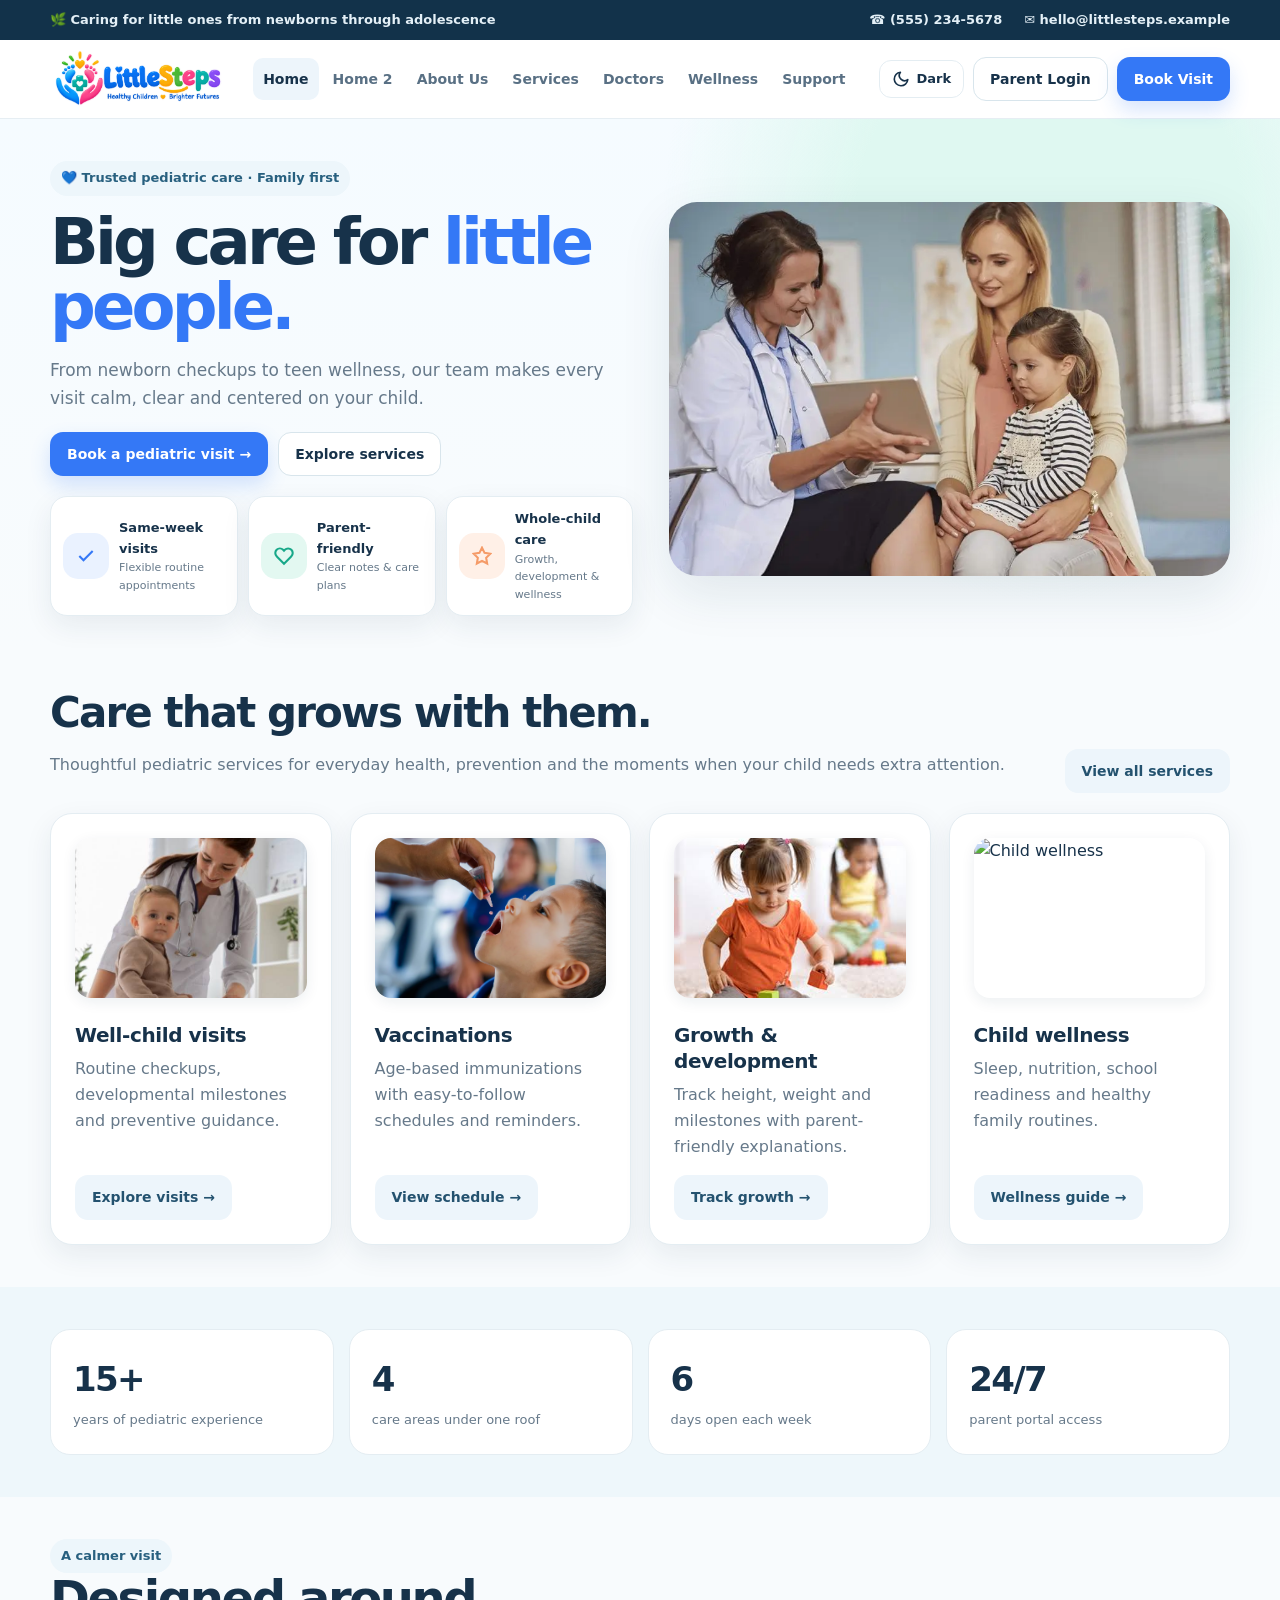
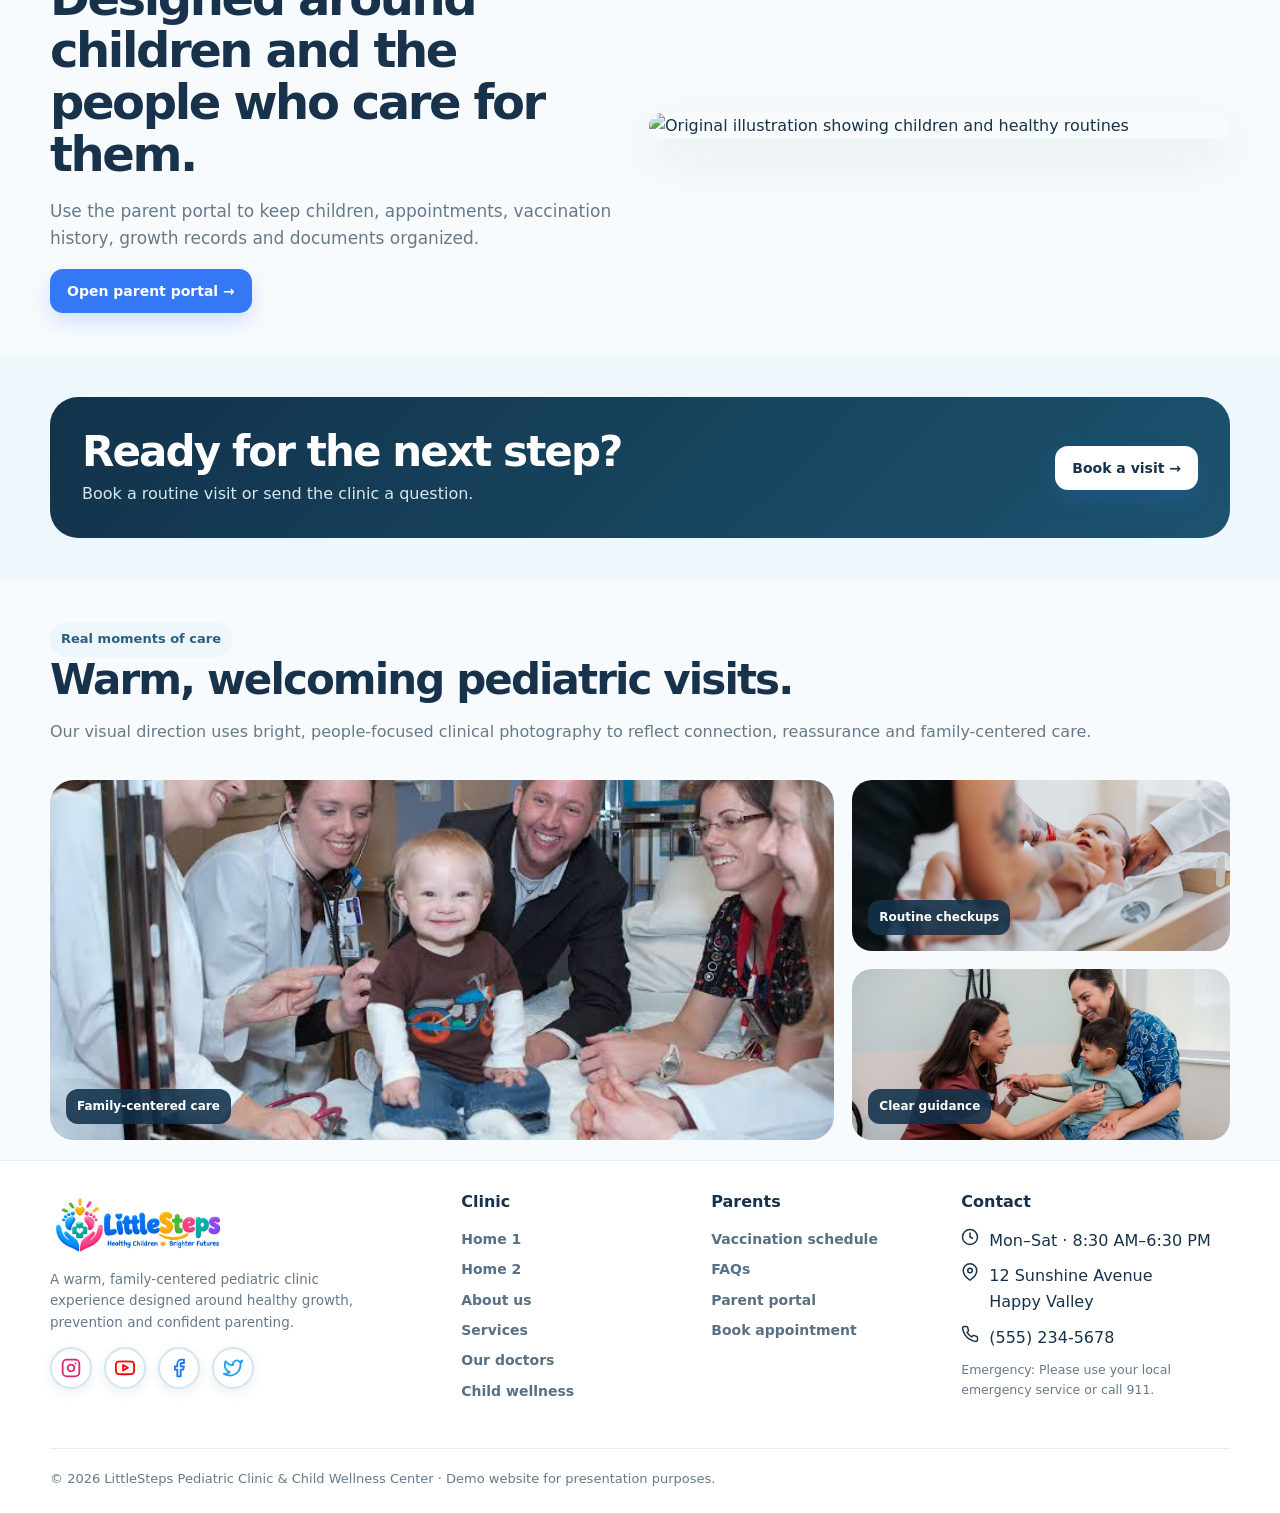
==== commit 791e2cc6: "intfixews" ====
--- a/index.html
+++ b/index.html
@@ -31,7 +31,10 @@
             </nav>
             <div class="nav-actions">
                 <button class="btn-theme" data-theme-btn aria-label="Toggle light or dark theme">
-                    <svg width="18" height="18" viewBox="0 0 24 24" fill="none" stroke="currentColor" stroke-width="2.2" stroke-linecap="round" stroke-linejoin="round"><path d="M21 12.79A9 9 0 1 1 11.21 3 7 7 0 0 0 21 12.79z"></path></svg>
+                    <svg width="18" height="18" viewBox="0 0 24 24" fill="none" stroke="currentColor" stroke-width="2.2"
+                        stroke-linecap="round" stroke-linejoin="round">
+                        <path d="M21 12.79A9 9 0 1 1 11.21 3 7 7 0 0 0 21 12.79z"></path>
+                    </svg>
                     <span class="theme-btn-text">Dark</span>
                 </button>
                 <a class="btn btn-outline" href="dashboard.html">Parent Login</a>
@@ -49,8 +52,12 @@
                 <a class="" href="wellness.html">Wellness</a>
                 <a class="" href="contact.html">Support</a>
                 <div class="mobile-actions" style="display:flex;flex-direction:column;gap:10px;margin-top:14px">
-                    <button class="btn-theme" data-theme-btn aria-label="Toggle light or dark theme" style="width:100%;justify-content:center">
-                        <svg width="18" height="18" viewBox="0 0 24 24" fill="none" stroke="currentColor" stroke-width="2.2" stroke-linecap="round" stroke-linejoin="round"><path d="M21 12.79A9 9 0 1 1 11.21 3 7 7 0 0 0 21 12.79z"></path></svg>
+                    <button class="btn-theme" data-theme-btn aria-label="Toggle light or dark theme"
+                        style="width:100%;justify-content:center">
+                        <svg width="18" height="18" viewBox="0 0 24 24" fill="none" stroke="currentColor"
+                            stroke-width="2.2" stroke-linecap="round" stroke-linejoin="round">
+                            <path d="M21 12.79A9 9 0 1 1 11.21 3 7 7 0 0 0 21 12.79z"></path>
+                        </svg>
                         <span class="theme-btn-text">Dark Mode</span>
                     </button>
                     <a class="btn btn-outline" href="dashboard.html">Parent Login</a>
@@ -179,7 +186,7 @@
                 </div>
             </div>
         </section>
-        <section class="section">
+        <section class="section section-last">
             <div class="container">
                 <div class="section-head">
                     <div><span class="eyebrow">Real moments of care</span>
@@ -213,17 +220,40 @@
                     <p style="max-width:330px">A warm, family-centered pediatric clinic experience designed around
                         healthy growth, prevention and confident parenting.</p>
                     <div class="footer-social-row">
-                        <a href="https://instagram.com" target="_blank" rel="noopener" class="social-icon instagram" title="Follow us on Instagram" aria-label="Instagram">
-                            <svg width="18" height="18" viewBox="0 0 24 24" fill="none" stroke="currentColor" stroke-width="2" stroke-linecap="round" stroke-linejoin="round"><rect x="2" y="2" width="20" height="20" rx="5" ry="5"></rect><path d="M16 11.37A4 4 0 1 1 12.63 8 4 4 0 0 1 16 11.37z"></path><line x1="17.5" y1="6.5" x2="17.51" y2="6.5"></line></svg>
+                        <a href="https://instagram.com" target="_blank" rel="noopener" class="social-icon instagram"
+                            title="Follow us on Instagram" aria-label="Instagram">
+                            <svg width="18" height="18" viewBox="0 0 24 24" fill="none" stroke="currentColor"
+                                stroke-width="2" stroke-linecap="round" stroke-linejoin="round">
+                                <rect x="2" y="2" width="20" height="20" rx="5" ry="5"></rect>
+                                <path d="M16 11.37A4 4 0 1 1 12.63 8 4 4 0 0 1 16 11.37z"></path>
+                                <line x1="17.5" y1="6.5" x2="17.51" y2="6.5"></line>
+                            </svg>
                         </a>
-                        <a href="https://youtube.com" target="_blank" rel="noopener" class="social-icon youtube" title="Subscribe on YouTube" aria-label="YouTube">
-                            <svg width="18" height="18" viewBox="0 0 24 24" fill="none" stroke="currentColor" stroke-width="2" stroke-linecap="round" stroke-linejoin="round"><path d="M22.54 6.42a2.78 2.78 0 0 0-1.94-2C18.88 4 12 4 12 4s-6.88 0-8.6.46a2.78 2.78 0 0 0-1.94 2A29 29 0 0 0 1 11.75a29 29 0 0 0 .46 5.33A2.78 2.78 0 0 0 3.4 19c1.72.46 8.6.46 8.6.46s6.88 0 8.6-.46a2.78 2.78 0 0 0 1.94-2 29 29 0 0 0 .46-5.25 29 29 0 0 0-.46-5.33z"></path><polygon points="9.75 15.02 15.5 11.75 9.75 8.48 9.75 15.02"></polygon></svg>
+                        <a href="https://youtube.com" target="_blank" rel="noopener" class="social-icon youtube"
+                            title="Subscribe on YouTube" aria-label="YouTube">
+                            <svg width="18" height="18" viewBox="0 0 24 24" fill="none" stroke="currentColor"
+                                stroke-width="2" stroke-linecap="round" stroke-linejoin="round">
+                                <path
+                                    d="M22.54 6.42a2.78 2.78 0 0 0-1.94-2C18.88 4 12 4 12 4s-6.88 0-8.6.46a2.78 2.78 0 0 0-1.94 2A29 29 0 0 0 1 11.75a29 29 0 0 0 .46 5.33A2.78 2.78 0 0 0 3.4 19c1.72.46 8.6.46 8.6.46s6.88 0 8.6-.46a2.78 2.78 0 0 0 1.94-2 29 29 0 0 0 .46-5.25 29 29 0 0 0-.46-5.33z">
+                                </path>
+                                <polygon points="9.75 15.02 15.5 11.75 9.75 8.48 9.75 15.02"></polygon>
+                            </svg>
                         </a>
-                        <a href="https://facebook.com" target="_blank" rel="noopener" class="social-icon facebook" title="Follow us on Facebook" aria-label="Facebook">
-                            <svg width="18" height="18" viewBox="0 0 24 24" fill="none" stroke="currentColor" stroke-width="2" stroke-linecap="round" stroke-linejoin="round"><path d="M18 2h-3a5 5 0 0 0-5 5v3H7v4h3v8h4v-8h3l1-4h-4V7a1 1 0 0 1 1-1h3z"></path></svg>
+                        <a href="https://facebook.com" target="_blank" rel="noopener" class="social-icon facebook"
+                            title="Follow us on Facebook" aria-label="Facebook">
+                            <svg width="18" height="18" viewBox="0 0 24 24" fill="none" stroke="currentColor"
+                                stroke-width="2" stroke-linecap="round" stroke-linejoin="round">
+                                <path d="M18 2h-3a5 5 0 0 0-5 5v3H7v4h3v8h4v-8h3l1-4h-4V7a1 1 0 0 1 1-1h3z"></path>
+                            </svg>
                         </a>
-                        <a href="https://twitter.com" target="_blank" rel="noopener" class="social-icon twitter" title="Follow us on Twitter" aria-label="Twitter">
-                            <svg width="18" height="18" viewBox="0 0 24 24" fill="none" stroke="currentColor" stroke-width="2" stroke-linecap="round" stroke-linejoin="round"><path d="M23 3a10.9 10.9 0 0 1-3.14 1.53 4.48 4.48 0 0 0-7.86 3v1A10.66 10.66 0 0 1 3 4s-4 9 5 13a11.64 11.64 0 0 1-7 2c9 5 20 0 20-11.5a4.5 4.5 0 0 0-.08-.83A7.72 7.72 0 0 0 23 3z"></path></svg>
+                        <a href="https://twitter.com" target="_blank" rel="noopener" class="social-icon twitter"
+                            title="Follow us on Twitter" aria-label="Twitter">
+                            <svg width="18" height="18" viewBox="0 0 24 24" fill="none" stroke="currentColor"
+                                stroke-width="2" stroke-linecap="round" stroke-linejoin="round">
+                                <path
+                                    d="M23 3a10.9 10.9 0 0 1-3.14 1.53 4.48 4.48 0 0 0-7.86 3v1A10.66 10.66 0 0 1 3 4s-4 9 5 13a11.64 11.64 0 0 1-7 2c9 5 20 0 20-11.5a4.5 4.5 0 0 0-.08-.83A7.72 7.72 0 0 0 23 3z">
+                                </path>
+                            </svg>
                         </a>
                     </div>
                 </div>
@@ -244,18 +274,32 @@
                 <div>
                     <h4>Contact</h4>
                     <div class="footer-contact-item">
-                        <svg width="18" height="18" viewBox="0 0 24 24" fill="none" stroke="currentColor" stroke-width="2"><circle cx="12" cy="12" r="10"></circle><polyline points="12 6 12 12 16 14"></polyline></svg>
+                        <svg width="18" height="18" viewBox="0 0 24 24" fill="none" stroke="currentColor"
+                            stroke-width="2">
+                            <circle cx="12" cy="12" r="10"></circle>
+                            <polyline points="12 6 12 12 16 14"></polyline>
+                        </svg>
                         <span>Mon–Sat · 8:30 AM–6:30 PM</span>
                     </div>
                     <div class="footer-contact-item">
-                        <svg width="18" height="18" viewBox="0 0 24 24" fill="none" stroke="currentColor" stroke-width="2"><path d="M21 10c0 7-9 13-9 13s-9-6-9-13a9 9 0 0 1 18 0z"></path><circle cx="12" cy="10" r="3"></circle></svg>
+                        <svg width="18" height="18" viewBox="0 0 24 24" fill="none" stroke="currentColor"
+                            stroke-width="2">
+                            <path d="M21 10c0 7-9 13-9 13s-9-6-9-13a9 9 0 0 1 18 0z"></path>
+                            <circle cx="12" cy="10" r="3"></circle>
+                        </svg>
                         <span>12 Sunshine Avenue<br>Happy Valley</span>
                     </div>
                     <div class="footer-contact-item">
-                        <svg width="18" height="18" viewBox="0 0 24 24" fill="none" stroke="currentColor" stroke-width="2"><path d="M22 16.92v3a2 2 0 0 1-2.18 2 19.79 19.79 0 0 1-8.63-3.07 19.5 19.5 0 0 1-6-6 19.79 19.79 0 0 1-3.07-8.67A2 2 0 0 1 4.11 2h3a2 2 0 0 1 2 1.72 12.84 12.84 0 0 0 .7 2.81 2 2 0 0 1-.45 2.11L8.09 9.91a16 16 0 0 0 6 6l1.27-1.27a2 2 0 0 1 2.11-.45 12.84 12.84 0 0 0 2.81.7A2 2 0 0 1 22 16.92z"></path></svg>
+                        <svg width="18" height="18" viewBox="0 0 24 24" fill="none" stroke="currentColor"
+                            stroke-width="2">
+                            <path
+                                d="M22 16.92v3a2 2 0 0 1-2.18 2 19.79 19.79 0 0 1-8.63-3.07 19.5 19.5 0 0 1-6-6 19.79 19.79 0 0 1-3.07-8.67A2 2 0 0 1 4.11 2h3a2 2 0 0 1 2 1.72 12.84 12.84 0 0 0 .7 2.81 2 2 0 0 1-.45 2.11L8.09 9.91a16 16 0 0 0 6 6l1.27-1.27a2 2 0 0 1 2.11-.45 12.84 12.84 0 0 0 2.81.7A2 2 0 0 1 22 16.92z">
+                            </path>
+                        </svg>
                         <span>(555) 234-5678</span>
                     </div>
-                    <p style="font-size:12.5px;color:var(--muted);margin-top:8px">Emergency: Please use your local emergency service or call 911.</p>
+                    <p style="font-size:12.5px;color:var(--muted);margin-top:8px">Emergency: Please use your local
+                        emergency service or call 911.</p>
                 </div>
             </div>
             <div class="copyright">© 2026 LittleSteps Pediatric Clinic & Child Wellness Center · Demo website for
--- a/assets/styles.css
+++ b/assets/styles.css
@@ -387,6 +387,11 @@
     padding: 42px 0
 }
 
+.section.section-last,
+.section:last-of-type {
+    padding-bottom: 20px !important
+}
+
 .section.alt {
     background: #eef7fb
 }
@@ -813,7 +818,7 @@
     background: #ffffff;
     color: var(--ink);
     border-top: 1px solid var(--line);
-    padding: 55px 0 24px;
+    padding: 28px 0 24px;
 }
 
 .footer-grid {
@@ -1640,17 +1645,21 @@
         grid-template-columns: 1fr
     }
 
-    .photo-grid .photo-main,
+    .photo-grid .photo-main {
+        min-height: 220px;
+        height: 240px
+    }
+
     .photo-grid .photo-side {
-        min-height: 240px
-    }
-
-    .photo-side {
-        grid-template-columns: 1fr 1fr
+        height: auto !important;
+        min-height: auto !important;
+        grid-template-columns: 1fr 1fr;
+        gap: 12px
     }
 
     .photo-side>div {
-        min-height: 150px
+        min-height: 150px;
+        height: 160px
     }
 
     .doctor>img {
@@ -2956,13 +2965,16 @@
 
 /* Mobile & Tablet Spacing Optimizations */
 @media (max-width: 768px) {
-    .page section:last-of-type {
-        padding-bottom: 30px !important;
+    .page section:last-of-type,
+    .section-last,
+    main section:last-of-type {
+        padding-bottom: 16px !important;
         margin-bottom: 0 !important;
     }
     
     .footer {
-        margin-top: 10px !important;
+        padding-top: 20px !important;
+        margin-top: 0 !important;
     }
     
     .social-auth-grid {
@@ -2973,4 +2985,99 @@
         flex-wrap: wrap;
         gap: 12px;
     }
+}
+
+/* Appointment Finder Form Grid */
+.appointment-finder-form {
+    display: grid;
+    grid-template-columns: repeat(2, minmax(0, 1fr));
+    gap: 12px;
+    width: 100%;
+}
+
+.banner-actions {
+    display: flex;
+    gap: 12px;
+    flex-wrap: wrap;
+    align-items: center;
+}
+
+@media (max-width: 860px) {
+    .banner {
+        flex-direction: column !important;
+        align-items: flex-start !important;
+        padding: 24px !important;
+        gap: 18px !important;
+    }
+
+    .banner-actions {
+        width: 100% !important;
+        flex-direction: column !important;
+        gap: 10px !important;
+    }
+
+    .banner-actions .btn {
+        width: 100% !important;
+        justify-content: center !important;
+        text-align: center !important;
+    }
+}
+
+@media (max-width: 640px) {
+    .appointment-finder-form {
+        grid-template-columns: 1fr !important;
+    }
+}
+
+/* Clinic Status Badge Styling */
+.clinic-status-badge {
+    display: inline-flex;
+    align-items: center;
+    gap: 8px;
+    padding: 7px 14px;
+    background: rgba(16, 185, 129, 0.10);
+    border: 1px solid rgba(16, 185, 129, 0.30);
+    border-radius: 12px;
+    margin-bottom: 14px;
+    font-size: 13px;
+    font-weight: 700;
+    color: #047857;
+    max-width: 100%;
+    line-height: 1.4;
+    box-shadow: 0 2px 8px rgba(16, 185, 129, 0.08);
+    transition: all 0.25s ease;
+}
+
+.clinic-status-badge .pulse-dot {
+    width: 8px;
+    height: 8px;
+    border-radius: 50%;
+    background: #10b981;
+    display: inline-block;
+    flex-shrink: 0;
+    box-shadow: 0 0 0 3px rgba(16, 185, 129, 0.25);
+}
+
+.clinic-status-badge .badge-text {
+    line-height: 1.35;
+}
+
+[data-theme="dark"] .clinic-status-badge {
+    background: rgba(16, 185, 129, 0.18) !important;
+    border-color: rgba(16, 185, 129, 0.45) !important;
+    color: #34d399 !important;
+    box-shadow: 0 4px 16px rgba(0, 0, 0, 0.35);
+}
+
+[data-theme="dark"] .clinic-status-badge .pulse-dot {
+    background: #34d399 !important;
+    box-shadow: 0 0 0 3px rgba(52, 211, 153, 0.35) !important;
+}
+
+@media (max-width: 520px) {
+    .clinic-status-badge {
+        font-size: 12px;
+        padding: 6px 11px;
+        border-radius: 10px;
+    }
 }
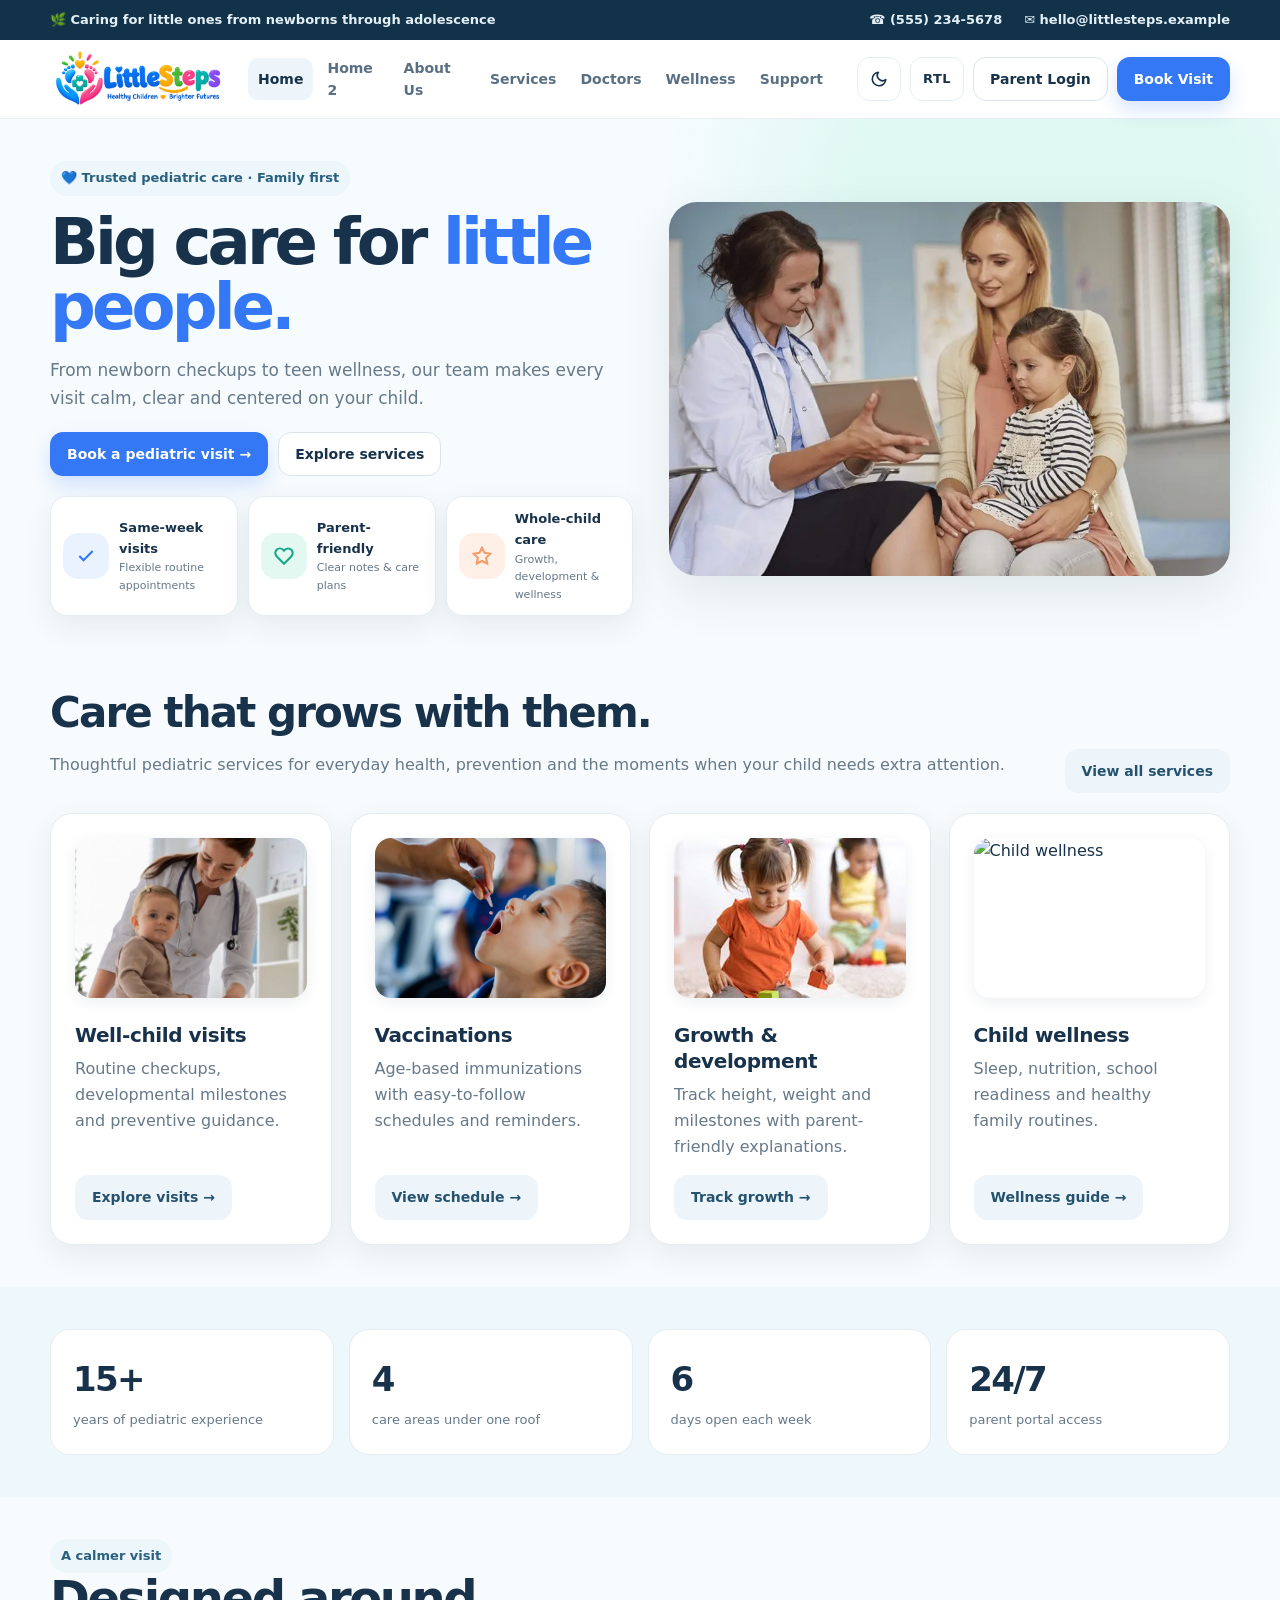
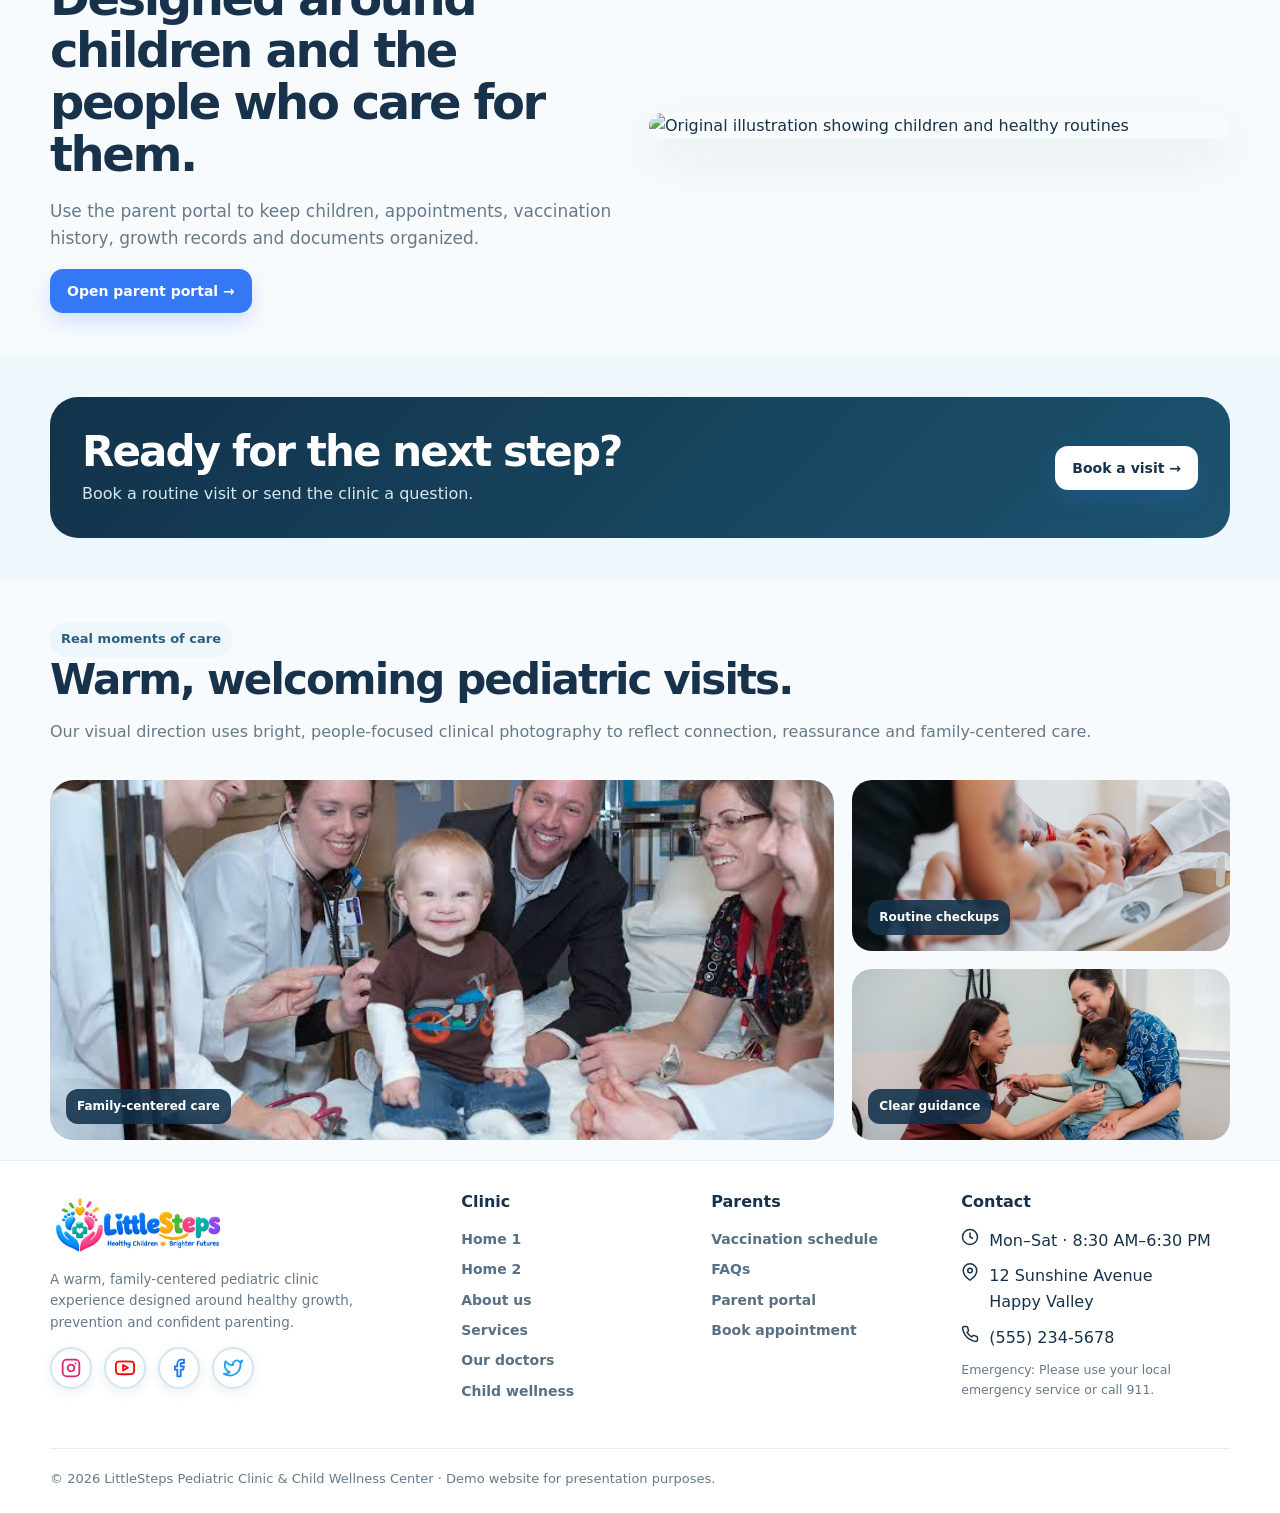
==== commit 9568c3fa: "rtladded" ====
--- a/index.html
+++ b/index.html
@@ -30,13 +30,13 @@
                 <a class="" href="contact.html">Support</a>
             </nav>
             <div class="nav-actions">
-                <button class="btn-theme" data-theme-btn aria-label="Toggle light or dark theme">
+                <button class="btn-theme" data-theme-btn aria-label="Toggle light or dark theme" title="Toggle theme">
                     <svg width="18" height="18" viewBox="0 0 24 24" fill="none" stroke="currentColor" stroke-width="2.2"
                         stroke-linecap="round" stroke-linejoin="round">
                         <path d="M21 12.79A9 9 0 1 1 11.21 3 7 7 0 0 0 21 12.79z"></path>
                     </svg>
-                    <span class="theme-btn-text">Dark</span>
                 </button>
+                <button class="btn-theme btn-rtl" data-rtl-btn aria-label="Toggle RTL or LTR mode" title="Toggle RTL/LTR">RTL</button>
                 <a class="btn btn-outline" href="dashboard.html">Parent Login</a>
                 <a class="btn btn-primary" href="login.html">Book Visit</a>
                 <button class="hamb" data-menu aria-label="Open menu">☰</button>
@@ -52,14 +52,16 @@
                 <a class="" href="wellness.html">Wellness</a>
                 <a class="" href="contact.html">Support</a>
                 <div class="mobile-actions" style="display:flex;flex-direction:column;gap:10px;margin-top:14px">
-                    <button class="btn-theme" data-theme-btn aria-label="Toggle light or dark theme"
-                        style="width:100%;justify-content:center">
-                        <svg width="18" height="18" viewBox="0 0 24 24" fill="none" stroke="currentColor"
-                            stroke-width="2.2" stroke-linecap="round" stroke-linejoin="round">
-                            <path d="M21 12.79A9 9 0 1 1 11.21 3 7 7 0 0 0 21 12.79z"></path>
-                        </svg>
-                        <span class="theme-btn-text">Dark Mode</span>
-                    </button>
+                    <div style="display:flex;gap:10px;width:100%">
+                        <button class="btn-theme" data-theme-btn aria-label="Toggle light or dark theme"
+                            style="flex:1;justify-content:center">
+                            <svg width="18" height="18" viewBox="0 0 24 24" fill="none" stroke="currentColor"
+                                stroke-width="2.2" stroke-linecap="round" stroke-linejoin="round">
+                                <path d="M21 12.79A9 9 0 1 1 11.21 3 7 7 0 0 0 21 12.79z"></path>
+                            </svg>
+                        </button>
+                        <button class="btn-theme btn-rtl" data-rtl-btn aria-label="Toggle RTL mode" style="flex:1;justify-content:center">RTL</button>
+                    </div>
                     <a class="btn btn-outline" href="dashboard.html">Parent Login</a>
                     <a class="btn btn-primary" href="login.html">Book a Visit</a>
                 </div>
--- a/assets/styles.css
+++ b/assets/styles.css
@@ -187,6 +187,39 @@
     color: var(--ink)
 }
 
+.btn-theme {
+    border: 1px solid #d8e5ec;
+    border-radius: 13px;
+    height: 44px;
+    min-height: 44px;
+    padding: 0 14px;
+    display: inline-flex;
+    align-items: center;
+    justify-content: center;
+    gap: 6px;
+    font-weight: 800;
+    font-size: 14px;
+    cursor: pointer;
+    transition: .2s ease;
+    background: #fff;
+    color: var(--ink);
+    white-space: nowrap;
+}
+
+.btn-theme:hover {
+    background: #edf5fb;
+    border-color: #cbdce6;
+    transform: translateY(-1px);
+}
+
+.btn-rtl {
+    min-width: 44px;
+    padding: 0 12px;
+    font-size: 13px;
+    font-weight: 800;
+    letter-spacing: 0.5px;
+}
+
 .btn-soft {
     background: #edf5fb;
     color: #24526f
@@ -1026,6 +1059,7 @@
     display: flex;
     align-items: center;
     gap: 12px;
+    width: 100%;
     transition: all 0.2s cubic-bezier(0.16, 1, 0.3, 1);
     position: relative;
 }
@@ -1036,6 +1070,11 @@
     text-align: center;
     flex-shrink: 0;
     transition: transform 0.2s ease;
+}
+
+.side-nav button .nav-text {
+    flex: 1;
+    text-align: left;
 }
 
 .side-nav button:hover {
@@ -3080,4 +3119,210 @@
         padding: 6px 11px;
         border-radius: 10px;
     }
+}
+
+/* Dark Theme Overrides for Header & RTL Buttons */
+[data-theme="dark"] .btn-theme {
+    background: #182c40 !important;
+    border-color: #2b455e !important;
+    color: #f0f6fa !important;
+}
+
+[data-theme="dark"] .btn-theme:hover {
+    background: #233b54 !important;
+    border-color: #385878 !important;
+}
+
+/* ==========================================================================
+   Comprehensive 100% RTL (Right-To-Left) Layout Engine
+   ========================================================================== */
+
+[dir="rtl"] {
+    direction: rtl;
+    text-align: right;
+}
+
+[dir="rtl"] body {
+    direction: rtl;
+    text-align: right;
+}
+
+/* Header & Navigation RTL */
+[dir="rtl"] .site-header .container {
+    flex-direction: row;
+}
+
+[dir="rtl"] .navlinks {
+    margin-left: 0 !important;
+    margin-right: auto !important;
+}
+
+[dir="rtl"] .nav-actions {
+    margin-left: 0 !important;
+    margin-right: 12px !important;
+}
+
+[dir="rtl"] .logo {
+    margin-right: 0 !important;
+    margin-left: 14px !important;
+}
+
+/* Layout Grids in RTL */
+[dir="rtl"] .hero-grid,
+[dir="rtl"] .grid-2,
+[dir="rtl"] .grid-3,
+[dir="rtl"] .grid-4,
+[dir="rtl"] .auth-wrap {
+    direction: rtl;
+}
+
+/* Flex Container Direction & Spacing */
+[dir="rtl"] .btn {
+    flex-direction: row;
+}
+
+[dir="rtl"] .eyebrow {
+    flex-direction: row;
+}
+
+[dir="rtl"] .hero-actions,
+[dir="rtl"] .action-buttons {
+    flex-direction: row;
+}
+
+/* Feature Lists & Bullet Lists */
+[dir="rtl"] .feature-list li,
+[dir="rtl"] .bullet-list li,
+[dir="rtl"] .checklist li {
+    padding-left: 0 !important;
+    padding-right: 28px !important;
+    text-align: right !important;
+}
+
+[dir="rtl"] .feature-list li::before,
+[dir="rtl"] .bullet-list li::before,
+[dir="rtl"] .checklist li::before {
+    left: auto !important;
+    right: 0 !important;
+}
+
+/* Floating & Positioned Controls */
+[dir="rtl"] .back-to-top {
+    right: auto !important;
+    left: 24px !important;
+}
+
+[dir="rtl"] .auth-page > div[style*="right:20px"] {
+    right: auto !important;
+    left: 20px !important;
+}
+
+[dir="rtl"] .password-toggle {
+    right: auto !important;
+    left: 14px !important;
+}
+
+/* Dashboard RTL Engine */
+[dir="rtl"] .dashboard {
+    grid-template-columns: 260px 1fr !important;
+}
+
+[dir="rtl"] .sidebar {
+    border-right: 0 !important;
+    border-left: 1px solid var(--line) !important;
+    order: initial !important;
+}
+
+[dir="rtl"] .dash-main {
+    order: initial !important;
+}
+
+[dir="rtl"] .side-brand-badge {
+    flex-direction: row !important;
+    justify-content: flex-start !important;
+    text-align: right !important;
+}
+
+[dir="rtl"] .side-nav button {
+    text-align: right !important;
+    flex-direction: row !important;
+    justify-content: flex-start !important;
+    width: 100% !important;
+}
+
+[dir="rtl"] .side-nav button .nav-text {
+    text-align: right !important;
+}
+
+[dir="rtl"] .side-nav button:hover {
+    transform: translateX(-3px) !important;
+}
+
+[dir="rtl"] .mobile-dash-menu button {
+    text-align: right !important;
+    flex-direction: row !important;
+    justify-content: flex-start !important;
+    width: 100% !important;
+}
+
+[dir="rtl"] .mobile-dash-menu button .nav-text {
+    text-align: right !important;
+}
+
+[dir="rtl"] .dash-top-bar {
+    flex-direction: row;
+}
+
+[dir="rtl"] .dash-top-right {
+    margin-left: 0 !important;
+    margin-right: auto !important;
+    flex-direction: row;
+}
+
+[dir="rtl"] .dash-profile-badge {
+    flex-direction: row;
+}
+
+/* Cards & Content Blocks */
+[dir="rtl"] .card,
+[dir="rtl"] .dash-card,
+[dir="rtl"] .service-card,
+[dir="rtl"] .doctor-card,
+[dir="rtl"] .wellness-card,
+[dir="rtl"] .journey-card,
+[dir="rtl"] .milestone-card,
+[dir="rtl"] .info-card,
+[dir="rtl"] .stat-card,
+[dir="rtl"] .auth-panel {
+    text-align: right !important;
+}
+
+/* FAQ Accordion */
+[dir="rtl"] .faq-q {
+    text-align: right !important;
+    padding-left: 40px !important;
+    padding-right: 0 !important;
+}
+
+[dir="rtl"] .faq-q::after {
+    right: auto !important;
+    left: 14px !important;
+}
+
+/* Tables */
+[dir="rtl"] table,
+[dir="rtl"] th,
+[dir="rtl"] td {
+    text-align: right !important;
+}
+
+/* Toast Notification Center Placement */
+[dir="rtl"] #toast {
+    left: 50% !important;
+    right: auto !important;
+    transform: translateX(-50%) translateY(20px);
+}
+
+[dir="rtl"] #toast.show {
+    transform: translateX(-50%) translateY(0);
 }
